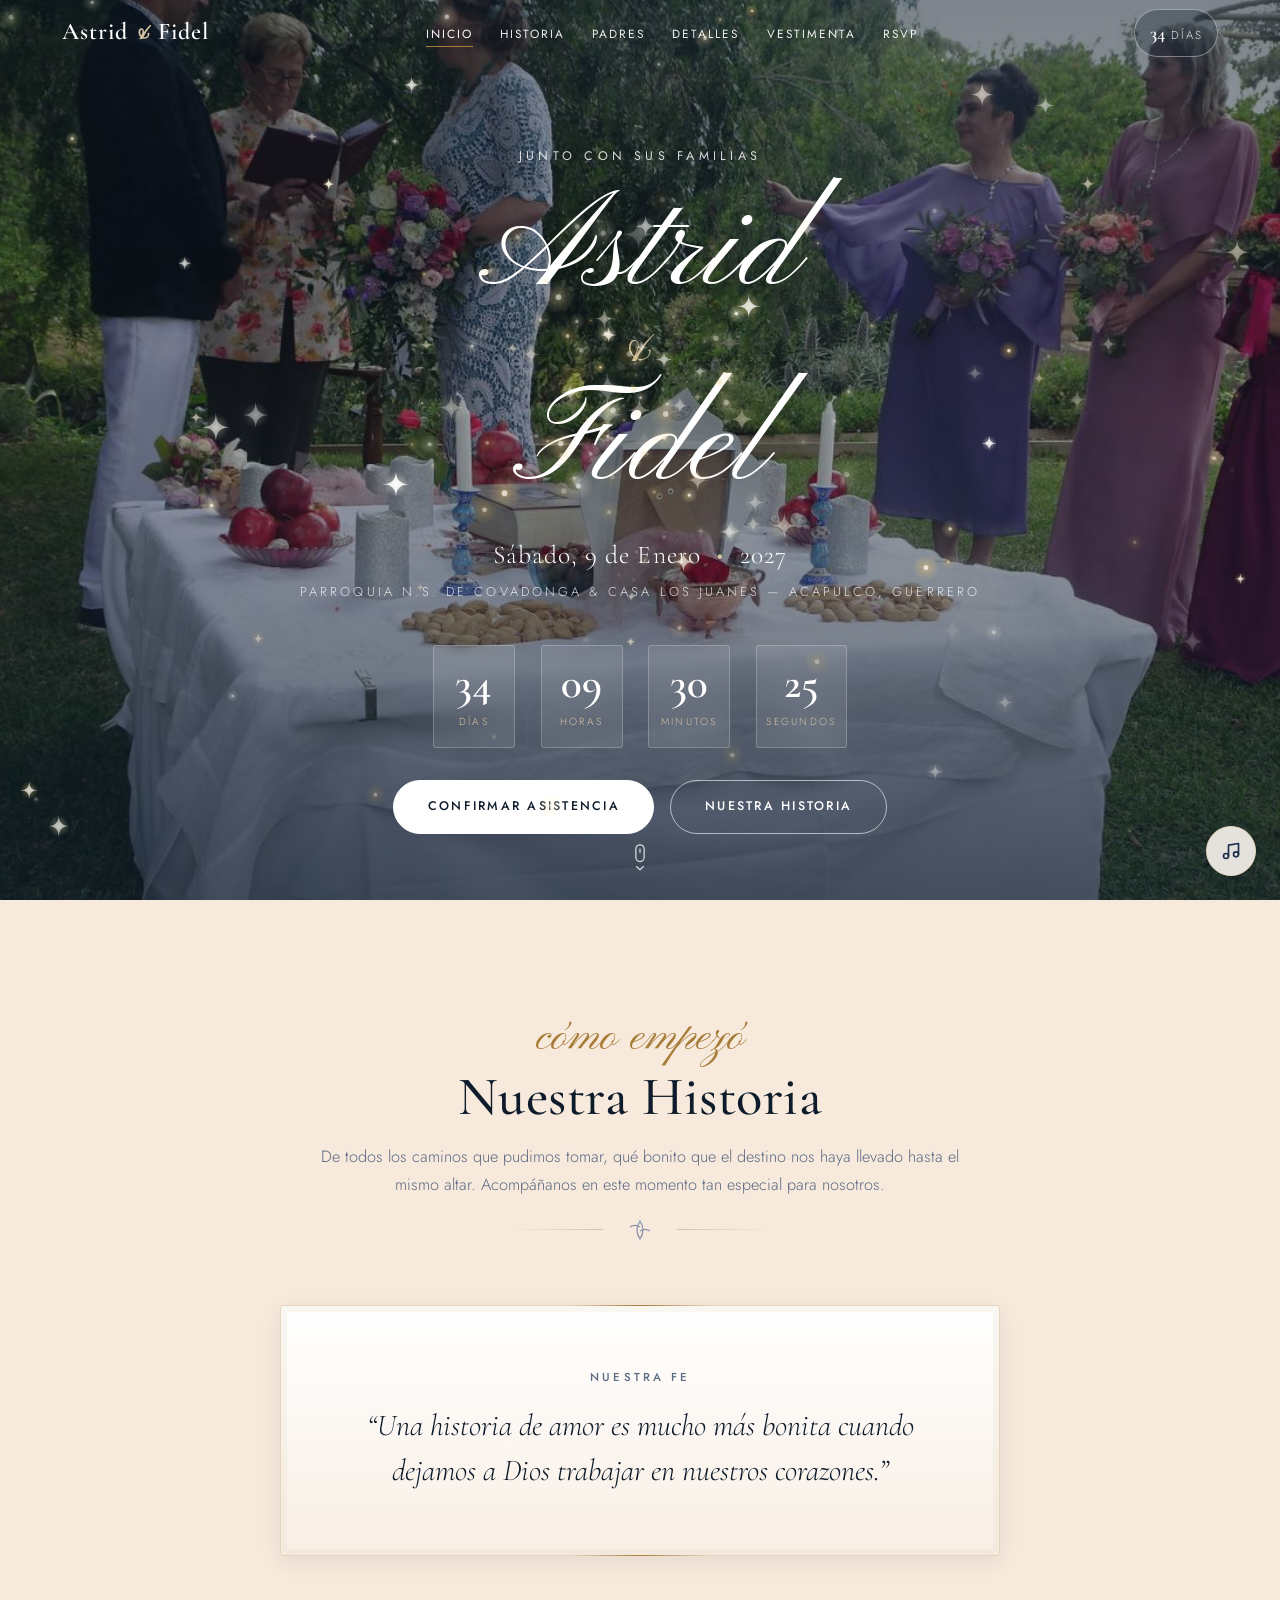
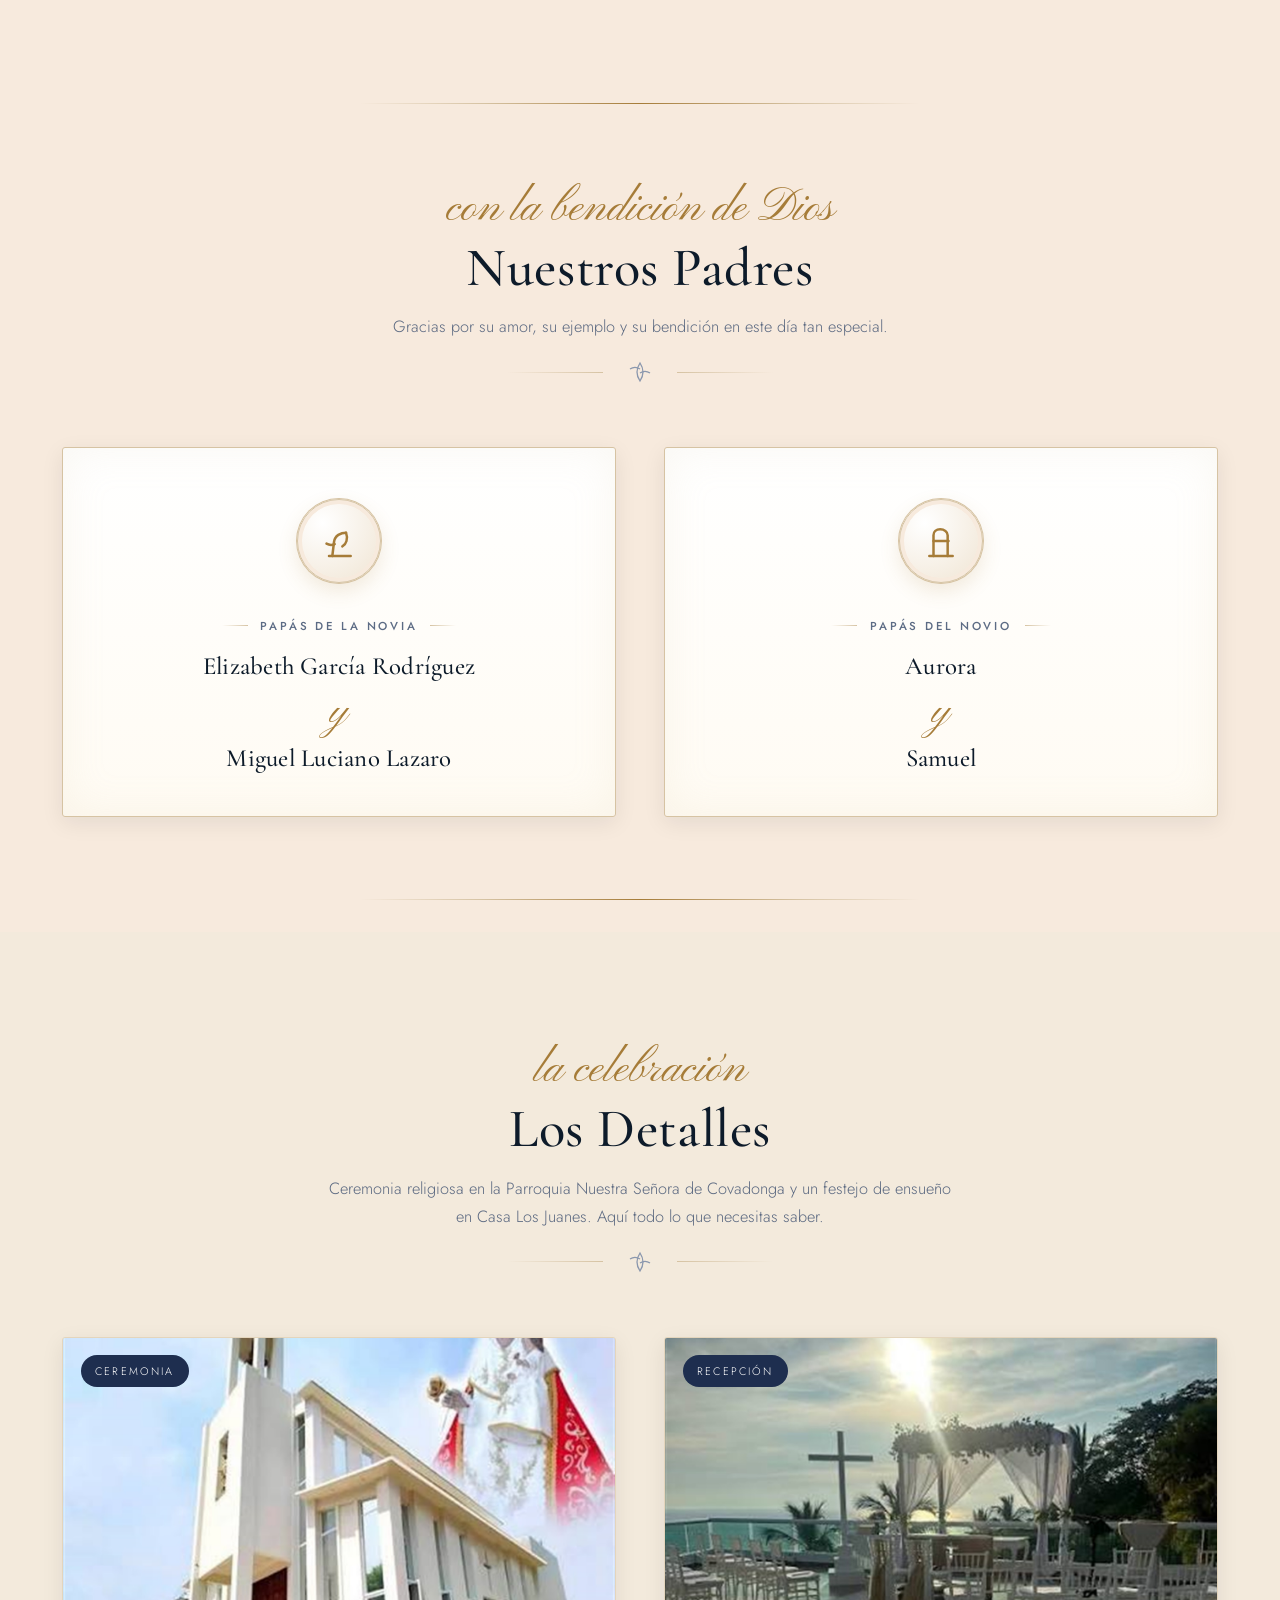
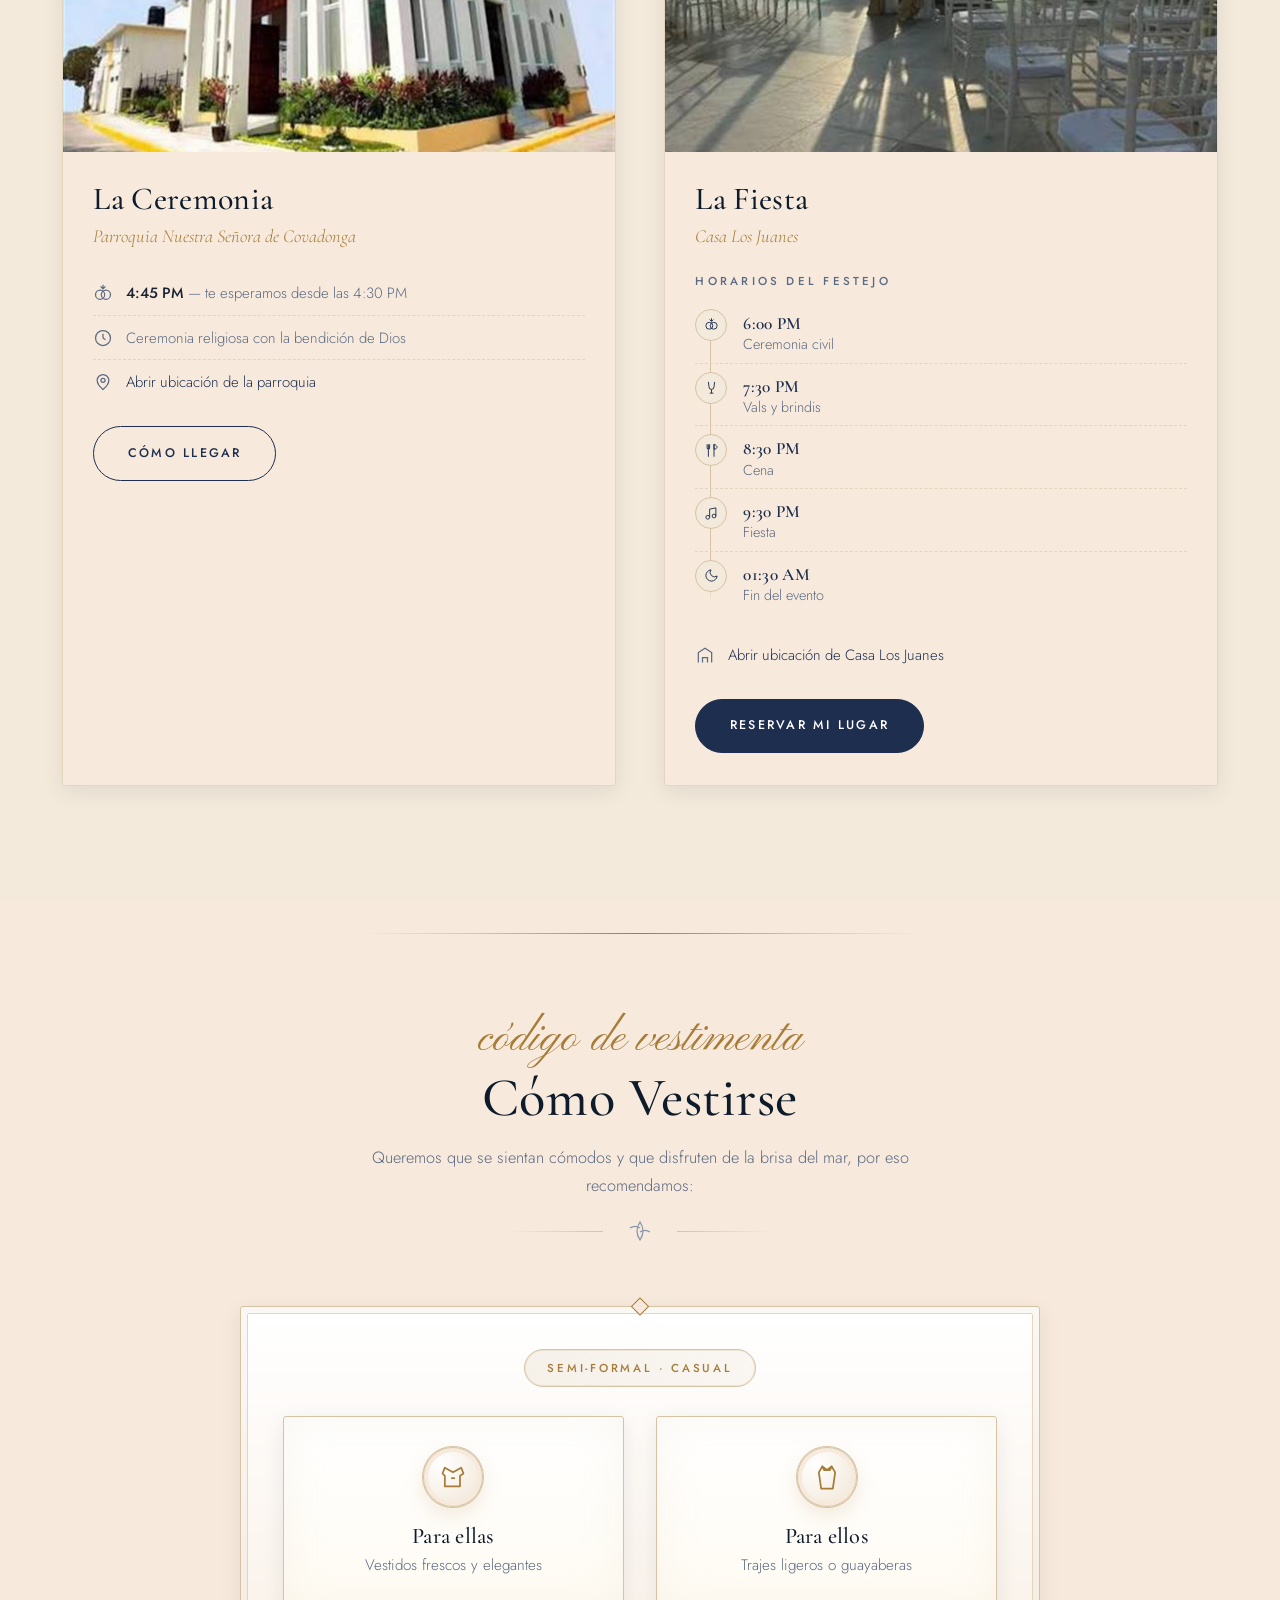
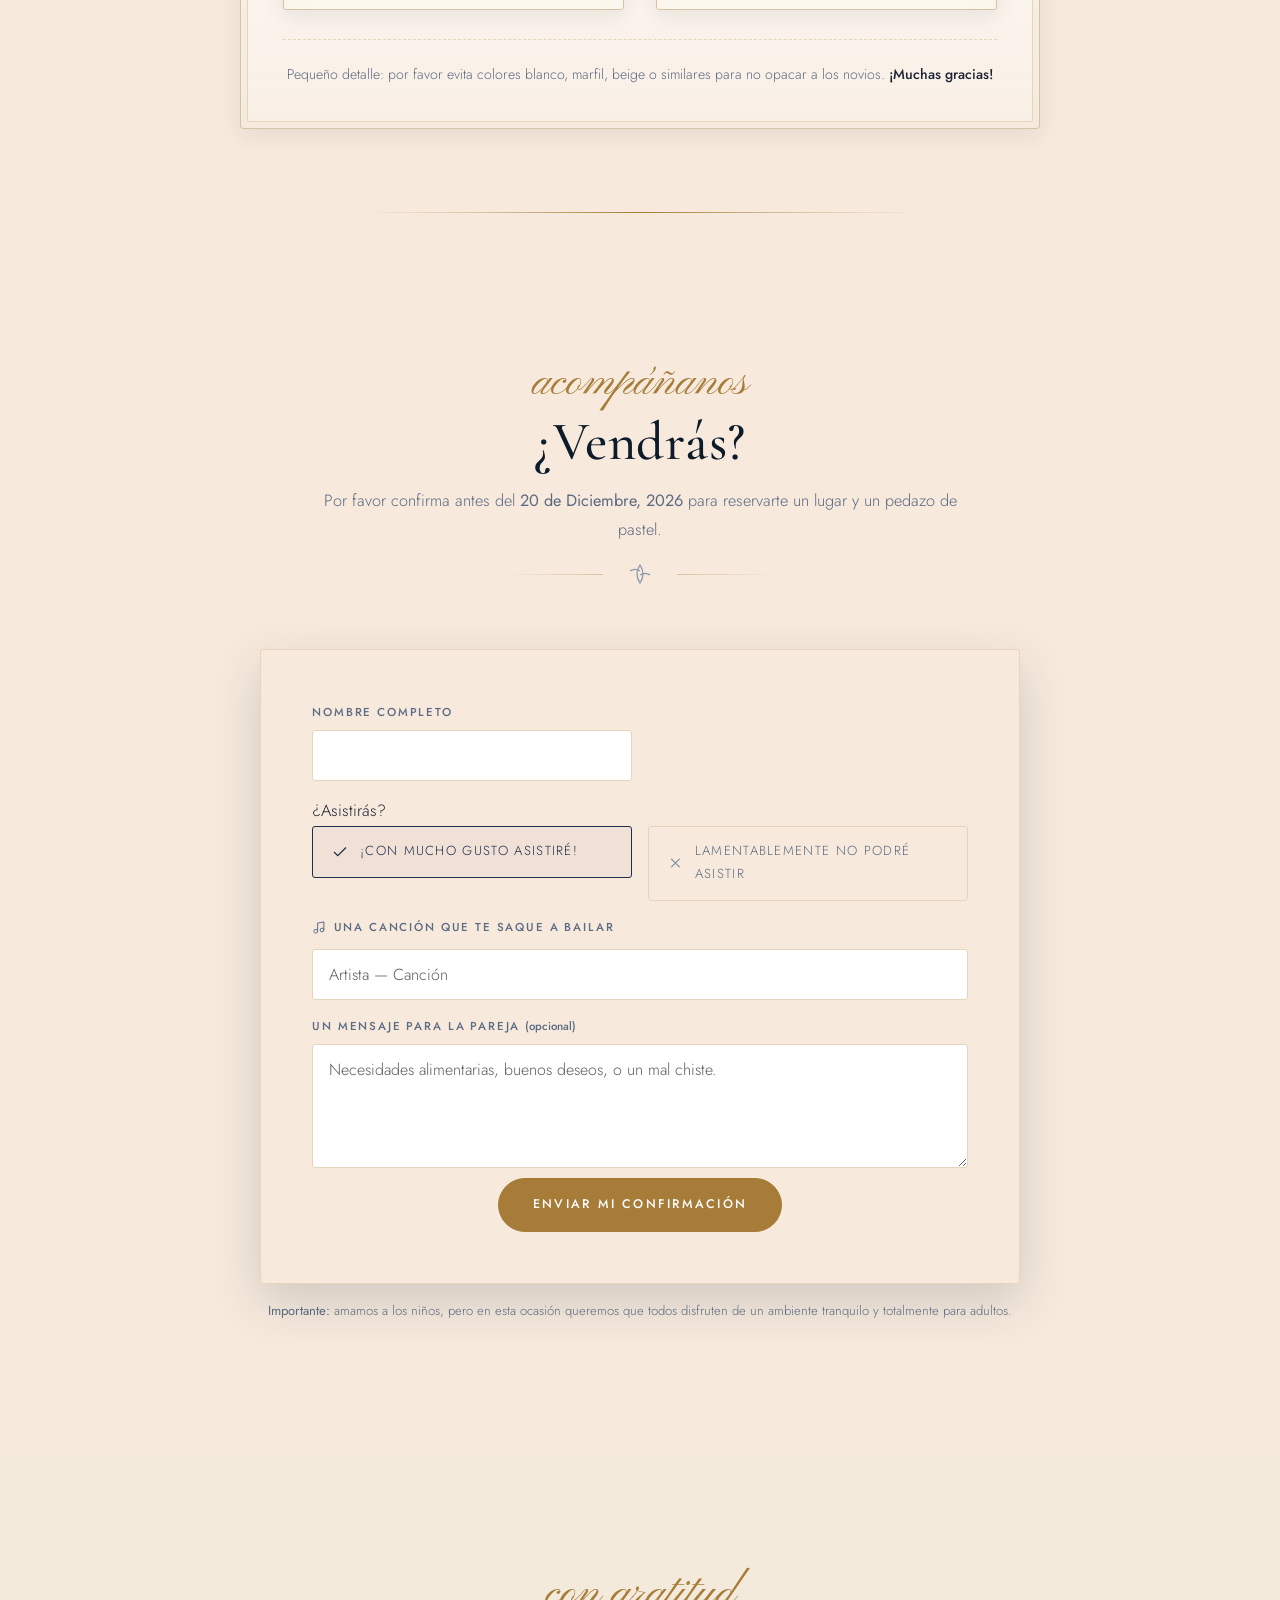
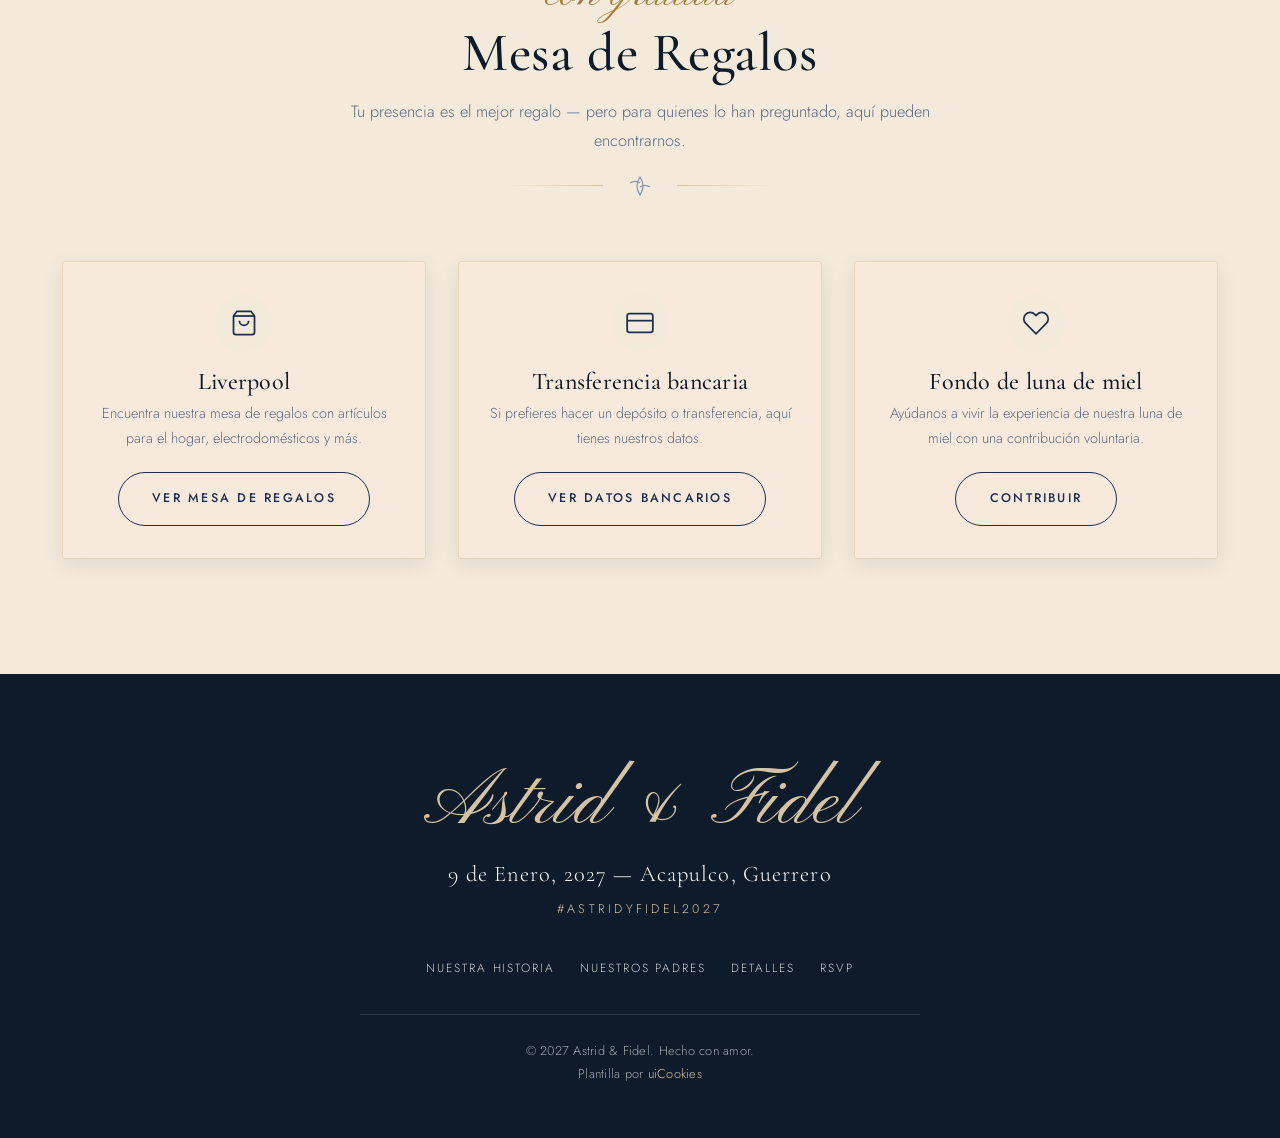
==== invitacion.html @ 71404e1b "feat(boletos): los pases de cada invitado ahora se leen de la hoja de Google El link lleva solo el c" ====
<!DOCTYPE html>
<html lang="es">
<head>
  <meta charset="utf-8">
  <meta name="viewport" content="width=device-width, initial-scale=1">
  <title>Astrid &amp; Fidel — 9 de Enero, 2027 | Invitación de Boda</title>
  <meta name="description" content="Astrid &amp; Fidel se casan el 9 de enero de 2027 en Acapulco, Guerrero. Confirmación, detalles del evento, registro y más.">
  <meta name="keywords" content="invitación de boda, Astrid y Fidel, RSVP, boda 2027">

  <meta property="og:type" content="website">
  <meta property="og:title" content="Astrid &amp; Fidel — Nos Vamos a Casar">
  <meta property="og:description" content="Acompáñanos el 9 de enero de 2027 en Acapulco, Guerrero para celebrar nuestra boda.">
  <meta property="og:image" content="img/hero.jpg">

  <link rel="preconnect" href="https://fonts.googleapis.com">
  <link rel="preconnect" href="https://fonts.gstatic.com" crossorigin>
  <link href="https://fonts.googleapis.com/css2?family=Cormorant+Garamond:ital,wght@0,400;0,500;0,600;1,400;1,500&family=Jost:wght@300;400;500&family=Pinyon+Script&display=swap" rel="stylesheet">

  <link rel="stylesheet" href="css/vendor/bootstrap.min.css">
  <!-- El ?v= cambia cuando cambia el archivo, para que el navegador no sirva una
       versión vieja del caché (le pasaba al probar en local con file://). -->
  <link rel="stylesheet" href="css/style.css?v=20261018">

  <style>
    /* Velo de entrada: cubre la página con el MISMO color papel del sobre
       (#f6f6f4) y se desvanece al cargar, para que la invitación aparezca
       POCO A POCO al llegar desde el sobre.
       Duración 3.2 s (venía de 0.9 s con ease-out) y curva suave en las DOS
       puntas: el papel se queda quieto un instante, después se disuelve muy
       despacio y termina de irse casi imperceptible, así el inicio de la
       invitación emerge solo en vez de aparecer de golpe.
       Para volver a la entrada seca, borrá este bloque y el <div class="page-veil">. */
    .page-veil {
      position: fixed;
      inset: 0;
      z-index: 9999;
      background-color: #f6f6f4;
      pointer-events: none;
      animation: pageVeilOut 3.2s cubic-bezier(0.35, 0, 0.5, 1) 0.05s forwards;
    }

    @keyframes pageVeilOut {
      from { opacity: 1; }
      to   { opacity: 0; visibility: hidden; }
    }

    @media (prefers-reduced-motion: reduce) {
      .page-veil { animation: none; opacity: 0; visibility: hidden; }
    }

    /* Lienzo del polvo de hadas de la entrada (ver el <canvas> más abajo).
       Sistema traído del archivo de referencia
       recursos/sobre_invitacion/efecto particulas.html.
       Tiene que ir por ENCIMA del velo: el papel es z-index 9999, así que el
       lienzo va en 10000. Si quedara debajo, el polvo chispearía escondido
       detrás del papel y no se vería nada.
       No intercepta clics (pointer-events: none): la invitación queda intacta
       por debajo.
       Para volver a la entrada seca, borrá este bloque, el <canvas> y su script. */
    #fairyDustCanvas {
      position: fixed;
      inset: 0;
      width: 100%;
      height: 100%;
      pointer-events: none;
      z-index: 10000;
    }
  </style>

</head>
<body>
  <!-- Velo de entrada: se desvanece al cargar y revela la invitación gradualmente -->
  <div class="page-veil" aria-hidden="true"></div>

  <!-- Polvo de hadas: se dispara a mitad del velo, cuando la invitación ya asoma
       (ver el script de abajo). Lienzo propio, por encima del velo. -->
  <canvas id="fairyDustCanvas" aria-hidden="true"></canvas>

  <script>
    // Polvo de hadas de la entrada.
    // Es el sistema del archivo de referencia
    // recursos/sobre_invitacion/efecto particulas.html, portado tal cual: mismo
    // lienzo, misma paleta, mismas partículas (destellos de 4 puntas + núcleos con
    // halo) y misma física (explosión desde el sello, turbulencia de aire,
    // flotabilidad, titileo y decaimiento lento).
    // Lo único que cambió es CUÁNDO arranca: allá salía al disolverse el sello,
    // acá sale a mitad del velo de entrada, con la invitación ya asomando, y sigue
    // chispeando después de que el papel se termina de ir.
    (function () {
      const canvas = document.getElementById('fairyDustCanvas');
      const reduce = window.matchMedia('(prefers-reduced-motion: reduce)').matches;

      // Con movimiento reducido no hay efecto (ni lienzo).
      if (!canvas || reduce) {
        if (canvas) canvas.remove();
        return;
      }

      const ctx = canvas.getContext('2d');

      // Cuándo arranca: el velo dura 3,2 s y empieza a los 0,05 s (ver .page-veil
      // en el <style> de arriba), así que termina a los 3,25 s.
      // A los 1,5 s al papel le queda ~45% de opacidad y la invitación ya se ve
      // más de la mitad: el polvo nace ahí, con la invitación apareciendo, y sigue
      // chispeando mucho después de los 3,25 s, ya sobre la página limpia.
      // Este es el piso: más temprano que esto el papel (#f6f6f4, casi opaco) tapa
      // la explosión y las partículas se ven lavadas.
      const DUST_AT_MS = 1500;

      let particles = [];
      let animFrameId = null;

      function resizeCanvas() {
        canvas.width = window.innerWidth;
        canvas.height = window.innerHeight;
      }
      window.addEventListener('resize', resizeCanvas);
      resizeCanvas();

      // Paleta mágica de polvo de hadas (dorados, champán y blanco perlado)
      const dustColors = [
        '255, 252, 235', // Blanco cálido brillante
        '248, 228, 168', // Oro champán
        '230, 198, 116', // Dorado clásico
        '255, 244, 206', // Perla luminosa
        '218, 180, 92'   // Dorado intenso
      ];

      class FairyParticle {
        constructor(x, y, isBurst) {
          this.x = x;
          this.y = y;
          this.color = dustColors[Math.floor(Math.random() * dustColors.length)];
          this.isStar = Math.random() < 0.35; // 35% son destellos de 4 puntas

          if (isBurst) {
            // Estela mágica que nace del sello al disolverse
            const angle = Math.random() * Math.PI * 2;
            const speed = Math.random() * 5.2 + 0.6;
            this.vx = Math.cos(angle) * speed;
            this.vy = Math.sin(angle) * speed - Math.random() * 1.2;
            this.size = Math.random() * 3.4 + 1.2;
            this.decay = Math.random() * 0.007 + 0.004;
          } else {
            // Polvo de hadas flotando suavemente por la invitación
            this.vx = (Math.random() - 0.5) * 1.1;
            this.vy = -Math.random() * 1.2 - 0.3;
            this.size = Math.random() * 2.8 + 1;
            this.decay = Math.random() * 0.0045 + 0.0025;
          }

          this.alpha = Math.random() * 0.5 + 0.5;
          this.twinkleSpeed = Math.random() * 0.08 + 0.03;
          this.twinklePhase = Math.random() * Math.PI * 2;
          this.waveAngle = Math.random() * Math.PI * 2;
          this.waveSpeed = Math.random() * 0.04 + 0.015;
        }

        update() {
          this.waveAngle += this.waveSpeed;
          this.twinklePhase += this.twinkleSpeed;

          // Movimiento suave con ligera turbulencia de aire
          this.x += this.vx + Math.sin(this.waveAngle) * 0.45;
          this.y += this.vy;

          // Desaceleración progresiva para que floten
          this.vx *= 0.985;
          this.vy = this.vy * 0.985 - 0.012; // Flotabilidad ascendente sutil

          this.alpha -= this.decay;
        }

        draw(context) {
          if (this.alpha <= 0) return;

          const twinkle = (Math.sin(this.twinklePhase) + 1) * 0.5; // 0 a 1
          const currentAlpha = Math.max(0, this.alpha * (0.45 + twinkle * 0.55));

          context.save();
          context.translate(this.x, this.y);

          // Halo luminoso suave alrededor de cada partícula
          const glowRadius = this.size * 3.8;
          const grad = context.createRadialGradient(0, 0, 0, 0, 0, glowRadius);
          grad.addColorStop(0, `rgba(${this.color}, ${currentAlpha})`);
          grad.addColorStop(0.4, `rgba(${this.color}, ${currentAlpha * 0.45})`);
          grad.addColorStop(1, `rgba(${this.color}, 0)`);

          context.fillStyle = grad;
          context.beginPath();
          context.arc(0, 0, glowRadius, 0, Math.PI * 2);
          context.fill();

          // Núcleo brillante o estrella de 4 puntas
          if (this.isStar) {
            const s = this.size * (1.5 + twinkle * 0.8);
            context.fillStyle = `rgba(255, 255, 255, ${Math.min(1, currentAlpha * 1.2)})`;
            context.beginPath();
            context.moveTo(0, -s * 1.8);
            context.quadraticCurveTo(0, 0, s * 1.8, 0);
            context.quadraticCurveTo(0, 0, 0, s * 1.8);
            context.quadraticCurveTo(0, 0, -s * 1.8, 0);
            context.quadraticCurveTo(0, 0, 0, -s * 1.8);
            context.fill();
          } else {
            context.fillStyle = `rgba(255, 255, 255, ${Math.min(1, currentAlpha * 1.15)})`;
            context.beginPath();
            context.arc(0, 0, this.size * 0.65, 0, Math.PI * 2);
            context.fill();
          }

          context.restore();
        }
      }

      function triggerFairyDust() {
        // El centro de la pantalla es donde estaba el sello de lacre que se
        // disolvió en el sobre: la explosión arranca de ahí para que el polvo se
        // sienta como la continuación de esa salida, no como algo aparte.
        const centerX = window.innerWidth * 0.5;
        const centerY = window.innerHeight * 0.49;

        // 1. Explosión suave y mágica desde el sello de lacre
        for (let i = 0; i < 130; i++) {
          const offsetR = Math.random() * 48;
          const offsetAngle = Math.random() * Math.PI * 2;
          particles.push(
            new FairyParticle(
              centerX + Math.cos(offsetAngle) * offsetR,
              centerY + Math.sin(offsetAngle) * offsetR,
              true
            )
          );
        }

        // 2. Brillos ambientales repartidos sobre la pantalla de inicio de la invitación
        for (let i = 0; i < 75; i++) {
          particles.push(
            new FairyParticle(
              Math.random() * window.innerWidth,
              Math.random() * window.innerHeight,
              false
            )
          );
        }

        if (!animFrameId) {
          animateFairyDust();
        }
      }

      function animateFairyDust() {
        ctx.clearRect(0, 0, canvas.width, canvas.height);

        for (let i = particles.length - 1; i >= 0; i--) {
          particles[i].update();
          particles[i].draw(ctx);
          if (particles[i].alpha <= 0) {
            particles.splice(i, 1);
          }
        }

        if (particles.length > 0) {
          animFrameId = requestAnimationFrame(animateFairyDust);
        } else {
          animFrameId = null;
        }
      }

      // Un solo disparo, en el tramo final del fundido.
      window.setTimeout(triggerFairyDust, DUST_AT_MS);
    })();
  </script>

  <a class="skip-link" href="#main">Saltar al contenido</a>

  <!-- ============================ HEADER ============================ -->
  <header class="site-header" id="siteHeader">
    <div class="container nav-wrap">
      <a class="brand" href="#home" aria-label="Astrid and Fidel — home">Astrid <em>&amp;</em> Fidel</a>

      <nav aria-label="Primary">
        <ul class="nav-menu" id="navMenu">
          <li><a href="#home" class="active">Inicio</a></li>
          <li><a href="#story">Historia</a></li>
          <li><a href="#padres">Padres</a></li>
          <li><a href="#details">Detalles</a></li>
          <li><a href="#dress-code">Vestimenta</a></li>
          <li hidden><a href="#gallery">Galería</a></li>
          <li hidden><a href="#party">Grupo</a></li>
<li hidden><a href="#travel">Viaje</a></li>
          <li><a href="#rsvp">RSVP</a></li>
        </ul>
      </nav>

      <div class="nav-actions">
        <span class="count-chip" aria-hidden="true"><b id="chipDays">--</b> días</span>
        <button class="nav-toggle" id="navToggle" aria-label="Abrir menú" aria-expanded="false" aria-controls="navMenu"><span></span></button>
      </div>
    </div>
  </header>
  <div class="nav-backdrop" id="navBackdrop" hidden></div>

  <main id="main">

    <!-- ============================ HERO ============================ -->
    <section class="hero" id="home" aria-label="Astrid and Fidel are getting married">
      <div class="hero__bg" role="img" aria-label="Foto de portada de boda"></div>
      <div class="hero__inner">
        <p class="hero__pre">Junto con sus familias</p>
        <h1 class="hero__names">Astrid<span class="amp">&amp;</span>Fidel</h1>
        <p class="hero__meta">Sábado, 9 de Enero <span>&bull;</span> 2027</p>
        <p class="hero__venue">Parroquia N.S. de Covadonga &amp; Casa Los Juanes &mdash; Acapulco, Guerrero</p>

        <div class="countdown" id="countdown" data-date="2027-01-09T16:45:00" aria-label="Countdown to the wedding">
          <div class="count-cell"><b id="cd-days">--</b><span>Días</span></div>
          <div class="count-cell"><b id="cd-hours">--</b><span>Horas</span></div>
          <div class="count-cell"><b id="cd-mins">--</b><span>Minutos</span></div>
          <div class="count-cell"><b id="cd-secs">--</b><span>Segundos</span></div>
        </div>

        <div class="hero__cta">
          <a href="#rsvp" class="btn-ec btn-ec--light">Confirmar Asistencia</a>
          <a href="#story" class="btn-ec btn-ec--ghost" style="color:#fff;border-color:rgba(255,255,255,.6)">Nuestra Historia</a>
        </div>
      </div>
      <a class="scroll-cue" href="#story" aria-label="Scroll to our story">
        <svg viewBox="0 0 24 36" fill="none" stroke="currentColor" stroke-width="1.5" stroke-linecap="round" stroke-linejoin="round" aria-hidden="true"><rect x="7" y="1" width="10" height="20" rx="5"/><path d="M12 6v4"/><path d="M8 27l4 4 4-4"/></svg>
      </a>
    </section>

    <!-- ============================ OUR STORY ============================ -->
    <section class="section" id="story" aria-labelledby="story-title">
      <div class="container">
        <div class="section-head reveal">
          <span class="eyebrow">cómo empezó</span>
          <h2 id="story-title">Nuestra Historia</h2>
          <p>De todos los caminos que pudimos tomar, qué bonito que el destino nos haya llevado hasta el mismo altar. Acompáñanos en este momento tan especial para nosotros.</p>
          <div class="sprig" aria-hidden="true"><svg viewBox="0 0 46 22" fill="none" stroke="currentColor" stroke-width="1.3"><path d="M23 2c-4 6-4 12 0 18 4-6 4-12 0-18Z"/><path d="M23 8c-3-2-7-2-10 0M23 12c3-2 7-2 10 0"/></svg></div>
        </div>

        <div class="story-quote reveal">
          <p class="overline story-quote-kicker">Nuestra fe</p>
          <p class="story-quote-text">“Una historia de amor es mucho más bonita cuando dejamos a Dios trabajar en nuestros corazones.”</p>
        </div>
      </div>
    </section>

    <!-- ============================ PARENTS ============================ -->
    <section class="section" id="padres" aria-labelledby="padres-title">
      <div class="container">
        <div class="section-head reveal">
          <span class="eyebrow">con la bendición de Dios</span>
          <h2 id="padres-title">Nuestros Padres</h2>
          <p>Gracias por su amor, su ejemplo y su bendición en este día tan especial.</p>
          <div class="sprig" aria-hidden="true"><svg viewBox="0 0 46 22" fill="none" stroke="currentColor" stroke-width="1.3"><path d="M23 2c-4 6-4 12 0 18 4-6 4-12 0-18Z"/><path d="M23 8c-3-2-7-2-10 0M23 12c3-2 7-2 10 0"/></svg></div>
        </div>

        <div class="parents-grid">
          <article class="parents-card reveal">
            <span class="parents-ico">
              <svg viewBox="0 0 24 24" fill="none" stroke="currentColor" stroke-width="1.5" stroke-linecap="round" stroke-linejoin="round" aria-hidden="true"><path d="M6 21h13"/><path d="M8 21l1-8.4c.2-1.7.9-3.2 2.6-4.3 1.3-.8 3-1.3 4.6-1.3"/><path d="M16.2 7c.5 1.3.9 3 .3 5-.4 1.5-1.3 2.6-2.5 3.2"/><path d="M4.5 13.6c1.4.8 3.2 1 4.9.3"/></svg>
            </span>
            <p class="parents-role">Papás de la novia</p>
            <h3>Elizabeth García Rodríguez <span class="parents-and">y</span> Miguel Luciano Lazaro</h3>
          </article>

          <article class="parents-card reveal">
            <span class="parents-ico">
              <svg viewBox="0 0 24 24" fill="none" stroke="currentColor" stroke-width="1.5" stroke-linecap="round" stroke-linejoin="round" aria-hidden="true"><path d="M5 21h14"/><path d="M7.5 21V8.5c0-2 1.6-3.5 4-3.5s4.5 1.4 4.5 3.5V21"/><path d="M7.5 12h9"/></svg>
            </span>
            <p class="parents-role">Papás del novio</p>
            <h3>Aurora <span class="parents-and">y</span> Samuel</h3>
          </article>
        </div>
      </div>
    </section>

    <!-- ============================ THE DETAILS ============================ -->
    <section class="section section--blush" id="details" aria-labelledby="details-title">
      <div class="container">
        <div class="section-head reveal">
          <span class="eyebrow">la celebración</span>
          <h2 id="details-title">Los Detalles</h2>
          <p>Ceremonia religiosa en la Parroquia Nuestra Señora de Covadonga y un festejo de ensueño en Casa Los Juanes. Aquí todo lo que necesitas saber.</p>
          <div class="sprig" aria-hidden="true"><svg viewBox="0 0 46 22" fill="none" stroke="currentColor" stroke-width="1.3"><path d="M23 2c-4 6-4 12 0 18 4-6 4-12 0-18Z"/><path d="M23 8c-3-2-7-2-10 0M23 12c3-2 7-2 10 0"/></svg></div>
        </div>

        <div class="detail-grid">
          <article class="detail-card reveal">
            <div class="detail-frame">
              <img src="img/lugarBoda/iglesia-img-hd.jpg" alt="Foto de la parroquia" loading="lazy">
              <span class="tag">Ceremonia</span>
            </div>
            <div class="detail-body">
              <h3>La Ceremonia</h3>
              <p class="place">Parroquia Nuestra Señora de Covadonga</p>
              <ul class="detail-list">
                <li>
                  <svg viewBox="0 0 24 24" fill="none" stroke="currentColor" stroke-width="1.5" aria-hidden="true"><circle cx="8.5" cy="14" r="5.5"/><circle cx="15.5" cy="14" r="5.5"/><path d="M9 4l3 3 3-3M12 7V2"/></svg>
                  <span><b>4:45 PM</b> &mdash; te esperamos desde las 4:30 PM</span>
                </li>
                <li>
                  <svg viewBox="0 0 24 24" fill="none" stroke="currentColor" stroke-width="1.5" aria-hidden="true"><circle cx="12" cy="12" r="9"/><path d="M12 7v5l3 2"/></svg>
                  <span>Ceremonia religiosa con la bendición de Dios</span>
                </li>
                <li>
                  <svg viewBox="0 0 24 24" fill="none" stroke="currentColor" stroke-width="1.5" aria-hidden="true"><path d="M12 21s-7-5.6-7-11a7 7 0 0 1 14 0c0 5.4-7 11-7 11Z"/><circle cx="12" cy="10" r="2.5"/></svg>
                  <span><a href="https://maps.app.goo.gl/dnGxC4YtKZa3KR3AA" target="_blank" rel="noopener">Abrir ubicación de la parroquia</a></span>
                </li>
              </ul>
              <a href="https://maps.app.goo.gl/dnGxC4YtKZa3KR3AA" class="btn-ec btn-ec--ghost" target="_blank" rel="noopener">Cómo llegar</a>
            </div>
          </article>

          <article class="detail-card reveal">
            <div class="detail-frame">
              <img src="img/lugarBoda/fiesta-img-hd.jpg" alt="Foto de la recepción" loading="lazy">
              <span class="tag">Recepción</span>
            </div>
            <div class="detail-body">
              <h3>La Fiesta</h3>
              <p class="place">Casa Los Juanes</p>
              <p class="overline itinerary-title">Horarios del festejo</p>
              <ol class="itinerary">
                <li class="it-item">
                  <span class="it-icon">
                    <svg viewBox="0 0 24 24" fill="none" stroke="currentColor" stroke-width="1.5" aria-hidden="true"><circle cx="8.5" cy="14" r="5.5"/><circle cx="15.5" cy="14" r="5.5"/><path d="M9 4l3 3 3-3M12 7V2"/></svg>
                  </span>
                  <span class="it-info"><b class="it-time">6:00 PM</b><span class="it-label">Ceremonia civil</span></span>
                </li>
                <li class="it-item">
                  <span class="it-icon">
                    <svg viewBox="0 0 24 24" fill="none" stroke="currentColor" stroke-width="1.5" aria-hidden="true"><path d="M7 3l1 8a4 4 0 0 0 8 0l1-8"/><path d="M12 15v6M9 21h6"/></svg>
                  </span>
                  <span class="it-info"><b class="it-time">7:30 PM</b><span class="it-label">Vals y brindis</span></span>
                </li>
                <li class="it-item">
                  <span class="it-icon">
                    <svg viewBox="0 0 24 24" fill="none" stroke="currentColor" stroke-width="1.5" aria-hidden="true"><path d="M7 2v8M5 2v6a2 2 0 0 0 4 0V2M7 10v12"/><path d="M16 2v20M16 10c3 0 5-2 5-4-2-3-4-4-5-4z"/></svg>
                  </span>
                  <span class="it-info"><b class="it-time">8:30 PM</b><span class="it-label">Cena</span></span>
                </li>
                <li class="it-item">
                  <span class="it-icon">
                    <svg viewBox="0 0 24 24" fill="none" stroke="currentColor" stroke-width="1.5" aria-hidden="true"><path d="M9 18V5l10-2v13"/><circle cx="6" cy="18" r="3"/><circle cx="16" cy="16" r="3"/></svg>
                  </span>
                  <span class="it-info"><b class="it-time">9:30 PM</b><span class="it-label">Fiesta</span></span>
                </li>
                <li class="it-item">
                  <span class="it-icon">
                    <svg viewBox="0 0 24 24" fill="none" stroke="currentColor" stroke-width="1.5" aria-hidden="true"><path d="M21 12.8A9 9 0 1 1 11.2 3a7 7 0 0 0 9.8 9.8z"/></svg>
                  </span>
                  <span class="it-info"><b class="it-time">01:30 AM</b><span class="it-label">Fin del evento</span></span>
                </li>
              </ol>
              <ul class="detail-list">
                <li>
                  <svg viewBox="0 0 24 24" fill="none" stroke="currentColor" stroke-width="1.5" aria-hidden="true"><path d="M4 21V9l8-5 8 5v12"/><path d="M9 21v-6h6v6"/></svg>
                  <span><a href="https://maps.google.com/maps?q=16.830873489379883%2C-99.912841796875&z=17&hl=es" target="_blank" rel="noopener">Abrir ubicación de Casa Los Juanes</a></span>
                </li>
              </ul>
              <a href="#rsvp" class="btn-ec">Reservar mi lugar</a>
            </div>
          </article>
        </div>

        </div>
    </section>

    <!-- ============================ DRESS CODE ============================ -->
    <section class="section" id="dress-code" aria-labelledby="dress-title">
      <div class="container">
        <div class="section-head reveal">
          <span class="eyebrow">código de vestimenta</span>
          <h2 id="dress-title">Cómo Vestirse</h2>
          <p>Queremos que se sientan cómodos y que disfruten de la brisa del mar, por eso recomendamos:</p>
          <div class="sprig" aria-hidden="true"><svg viewBox="0 0 46 22" fill="none" stroke="currentColor" stroke-width="1.3"><path d="M23 2c-4 6-4 12 0 18 4-6 4-12 0-18Z"/><path d="M23 8c-3-2-7-2-10 0M23 12c3-2 7-2 10 0"/></svg></div>
        </div>

        <div class="dress-wrap reveal">
          <span class="dress-badge">Semi-formal · Casual</span>
          <div class="dress-grid">
            <article class="dress-col">
              <span class="dress-ico">
                <svg viewBox="0 0 24 24" fill="none" stroke="currentColor" stroke-width="1.5" stroke-linecap="round" stroke-linejoin="round" aria-hidden="true"><path d="M5 4l7 4 7-4 2 5-3 2v9H5v-9L3 9z"/><path d="M11 13h2"/></svg>
              </span>
              <h3>Para ellas</h3>
              <p>Vestidos frescos y elegantes</p>
            </article>
            <article class="dress-col">
              <span class="dress-ico">
                <svg viewBox="0 0 24 24" fill="none" stroke="currentColor" stroke-width="1.5" stroke-linecap="round" stroke-linejoin="round" aria-hidden="true"><path d="M8 3l4 3 4-3 3 5-2 14H7L5 8z"/><path d="M8 3l1.5 3h5L16 3"/></svg>
              </span>
              <h3>Para ellos</h3>
              <p>Trajes ligeros o guayaberas</p>
            </article>
          </div>
          <p class="dress-note">Pequeño detalle: por favor evita colores blanco, marfil, beige o similares para no opacar a los novios. <strong>¡Muchas gracias!</strong></p>
        </div>
      </div>
    </section>

    <!-- ============================ GALLERY ============================ -->
    <section class="section" id="gallery" aria-labelledby="gallery-title" hidden>
      <div class="container">
        <div class="section-head reveal">
          <span class="eyebrow">momentos</span>
          <h2 id="gallery-title">Nuestros Momentos</h2>
          <p>Unas cuantas imágenes de nuestra historia juntos — y una pequeña preview de lo que será el gran día.</p>
          <div class="sprig" aria-hidden="true"><svg viewBox="0 0 46 22" fill="none" stroke="currentColor" stroke-width="1.3"><path d="M23 2c-4 6-4 12 0 18 4-6 4-12 0-18Z"/><path d="M23 8c-3-2-7-2-10 0M23 12c3-2 7-2 10 0"/></svg></div>
        </div>

        <div class="gallery-grid reveal">
          <figure class="g-item g-tall"><img src="img/gallery1.jpg" alt="Foto de galería 1" loading="lazy"></figure>
          <figure class="g-item g-wide"><img src="img/gallery6.jpg" alt="Foto de galería 2" loading="lazy"></figure>
          <figure class="g-item"><img src="img/gallery3.jpg" alt="Foto de galería 3" loading="lazy"></figure>
          <figure class="g-item"><img src="img/gallery5.jpg" alt="Foto de galería 4" loading="lazy"></figure>
          <figure class="g-item g-tall"><img src="img/gallery2.jpg" alt="Foto de galería 5" loading="lazy"></figure>
          <figure class="g-item"><img src="img/gallery4.jpg" alt="Foto de galería 6" loading="lazy"></figure>
          <figure class="g-item g-wide"><img src="img/lugarBoda/iglesea-insise-img-hd.jpg" alt="Interior de la parroquia" loading="lazy"></figure>
        </div>
      </div>
    </section>

    <!-- ============================ WEDDING PARTY ============================ -->
    <section class="section section--blush" id="party" aria-labelledby="party-title" hidden>
      <div class="container">
        <div class="section-head reveal">
          <span class="eyebrow">a nuestro lado</span>
          <h2 id="party-title">Nuestro Grupo</h2>
          <p>Los amigos y familiares más queridos que nos acompañan en este día tan especial.</p>
          <div class="sprig" aria-hidden="true"><svg viewBox="0 0 46 22" fill="none" stroke="currentColor" stroke-width="1.3"><path d="M23 2c-4 6-4 12 0 18 4-6 4-12 0-18Z"/><path d="M23 8c-3-2-7-2-10 0M23 12c3-2 7-2 10 0"/></svg></div>
        </div>

        <div class="party-grid">
          <article class="party-card reveal">
            <div class="party-portrait"><img src="img/party1.jpg" alt="Foto de [Nombre]" loading="lazy"></div>
            <p class="party-role">[Rol]</p>
            <h3>[Nombre]</h3>
            <p>[Breve descripción de esta persona]</p>
          </article>
          <article class="party-card reveal">
            <div class="party-portrait"><img src="img/party2.jpg" alt="Foto de [Nombre]" loading="lazy"></div>
            <p class="party-role">[Rol]</p>
            <h3>[Nombre]</h3>
            <p>[Breve descripción de esta persona]</p>
          </article>
          <article class="party-card reveal">
            <div class="party-portrait"><img src="img/party3.jpg" alt="Foto de [Nombre]" loading="lazy"></div>
            <p class="party-role">[Rol]</p>
            <h3>[Nombre]</h3>
            <p>[Breve descripción de esta persona]</p>
          </article>
          <article class="party-card reveal">
            <div class="party-portrait"><img src="img/party4.jpg" alt="Foto de [Nombre]" loading="lazy"></div>
            <p class="party-role">[Rol]</p>
            <h3>[Nombre]</h3>
            <p>[Breve descripción de esta persona]</p>
          </article>
          <article class="party-card reveal">
            <div class="party-portrait"><img src="img/party5.jpg" alt="Foto de [Nombre]" loading="lazy"></div>
            <p class="party-role">[Rol]</p>
            <h3>[Nombre]</h3>
            <p>[Breve descripción de esta persona]</p>
          </article>
          <article class="party-card reveal">
            <div class="party-portrait"><img src="img/party6.jpg" alt="Foto de [Nombre]" loading="lazy"></div>
            <p class="party-role">[Rol]</p>
            <h3>[Nombre]</h3>
            <p>[Breve descripción de esta persona]</p>
          </article>
        </div>
      </div>
    </section>

    <!-- ======================= BOLETOS ASIGNADOS ======================= -->
    <!-- Página propia antes del RSVP. Solo se ve si la invitación llega con el
         código del invitado (?i=CODIGO, el que reparte el generador de links):
         initRsvp, en js/main.js, le pide los pases asignados a la hoja de
         Google. Sin código válido la invitación es genérica y la sección
         queda oculta. El número de pases ya NO viaja en la URL.
         Acá NO se usa la clase .reveal a propósito: el observador de scroll
         corre cuando esta sección todavía está oculta, y el contenido podría
         quedarse con opacity:0. -->
    <section class="section section--blush section-boletos" id="boletos" aria-labelledby="boletos-title" hidden>
      <div class="container">
        <div class="section-head">
          <h2 id="boletos-title">Boletos Asignados</h2>
        </div>

        <div class="boletos">
          <div class="boleto-icono" aria-hidden="true">
            <svg viewBox="0 0 128 72" fill="none" stroke="currentColor" stroke-width="1.2" stroke-linejoin="round">
              <!-- Cuerpo del boleto con los dos recortes del troquelado -->
              <path d="M12 12 H85 Q90 22 95 12 H116 A6 6 0 0 1 122 18 V54 A6 6 0 0 1 116 60 H95 Q90 50 85 60 H12 A6 6 0 0 1 6 54 V18 A6 6 0 0 1 12 12 Z"/>
              <!-- Línea de corte del talón -->
              <path d="M90 19 V53" stroke-dasharray="3 4" opacity=".55"/>
              <!-- Ramita -->
              <g transform="translate(17.4 22.8) scale(1.2)" opacity=".9">
                <path d="M23 2c-4 6-4 12 0 18 4-6 4-12 0-18Z"/>
                <path d="M23 8c-3-2-7-2-10 0M23 12c3-2 7-2 10 0"/>
              </g>
              <!-- Monograma en el talón -->
              <text x="108.5" y="39" text-anchor="middle" fill="currentColor" stroke="none"
                    font-family="Jost, Helvetica, Arial, sans-serif" font-size="8" letter-spacing=".5">A&amp;F</text>
            </svg>
          </div>

          <p class="boleto-linea">Hemos asignado</p>
          <p class="boleto-numero" id="boletosNumero"></p>

          <!-- Divisor del template (el mismo que usan las demás secciones). -->
          <div class="sprig" aria-hidden="true"><svg viewBox="0 0 46 22" fill="none" stroke="currentColor" stroke-width="1.3"><path d="M23 2c-4 6-4 12 0 18 4-6 4-12 0-18Z"/><path d="M23 8c-3-2-7-2-10 0M23 12c3-2 7-2 10 0"/></svg></div>
        </div>
      </div>
    </section>

    <!-- ============================ RSVP ============================ -->
    <section class="section" id="rsvp" aria-labelledby="rsvp-title">
      <div class="container">
        <div class="section-head reveal">
          <span class="eyebrow">acompáñanos</span>
          <h2 id="rsvp-title">¿Vendrás?</h2>
          <p>Por favor confirma antes del <strong>20 de Diciembre, 2026</strong> para reservarte un lugar y un pedazo de pastel.</p>
          <div class="sprig" aria-hidden="true"><svg viewBox="0 0 46 22" fill="none" stroke="currentColor" stroke-width="1.3"><path d="M23 2c-4 6-4 12 0 18 4-6 4-12 0-18Z"/><path d="M23 8c-3-2-7-2-10 0M23 12c3-2 7-2 10 0"/></svg></div>
        </div>

        <div class="rsvp-wrap reveal">
          <div class="rsvp-card">
            <!-- Línea de cupo: quedó OCULTA porque la sección "Boletos Asignados"
                 ya lo dice. Sigue en el HTML por si se quiere volver atrás
                 (ver initRsvp en js/main.js). -->
            <p class="rsvp-cupo" id="rsvpCupo" hidden></p>
            <form class="rsvp-form" id="rsvpForm" novalidate>
              <div class="row g-3">
                <div class="col-md-6">
                  <label class="fld-label" for="rsvp-name">Nombre completo</label>
                  <input type="text" class="form-control" id="rsvp-name" name="name" autocomplete="name" required>
                </div>
                <div class="col-md-6" hidden>
                  <label class="fld-label" for="rsvp-email">Correo electrónico</label>
                  <input type="email" class="form-control" id="rsvp-email" name="email" autocomplete="email">
                </div>

                <div class="col-12">
                  <span class="fld-label" id="attend-label">¿Asistirás?</span>
                  <div class="attend-group" role="radiogroup" aria-labelledby="attend-label">
                    <div class="attend-opt">
                      <input type="radio" id="attend-yes" name="attending" value="yes" checked>
                      <label for="attend-yes">
                        <svg viewBox="0 0 24 24" fill="none" stroke="currentColor" stroke-width="1.6" aria-hidden="true"><path d="M20 6 9 17l-5-5"/></svg>
                        ¡Con mucho gusto asistiré!
                      </label>
                    </div>
                    <div class="attend-opt">
                      <input type="radio" id="attend-no" name="attending" value="no">
                      <label for="attend-no">
                        <svg viewBox="0 0 24 24" fill="none" stroke="currentColor" stroke-width="1.6" aria-hidden="true"><path d="M18 6 6 18M6 6l12 12"/></svg>
                        Lamentablemente no podré asistir
                      </label>
                    </div>
                  </div>
                </div>

                <div class="col-12">
                  <label class="fld-label" for="rsvp-song">
                    <span style="display:inline-flex;align-items:center;gap:.4rem">
                      <svg viewBox="0 0 24 24" width="15" height="15" fill="none" stroke="currentColor" stroke-width="1.6" aria-hidden="true"><path d="M9 18V5l10-2v13"/><circle cx="6" cy="18" r="3"/><circle cx="16" cy="16" r="3"/></svg>
                      Una canción que te saque a bailar
                    </span>
                  </label>
                  <input type="text" class="form-control" id="rsvp-song" name="song" placeholder="Artista — Canción">
                </div>

                <div class="col-12">
                  <label class="fld-label" for="rsvp-note">Un mensaje para la pareja <span style="text-transform:none;letter-spacing:0;color:var(--muted)">(opcional)</span></label>
                  <textarea class="form-control" id="rsvp-note" name="note" rows="4" placeholder="Necesidades alimentarias, buenos deseos, o un mal chiste."></textarea>
                </div>

                <div class="col-12 text-center" style="margin-top:.6rem">
                  <button type="submit" class="btn-ec btn-ec--gold">Enviar mi confirmación</button>
                </div>
              </div>
            </form>

            <div class="rsvp-success" id="rsvpSuccess" role="status" aria-live="polite">
              ¡Gracias por confirmar! No podemos esperar para celebrar contigo. 🌿
            </div>
          </div>
        </div>

        <p class="rsvp-note reveal"><strong>Importante:</strong> amamos a los niños, pero en esta ocasión queremos que todos disfruten de un ambiente tranquilo y totalmente para adultos.</p>
      </div>
    </section>

    <!-- ============================ REGISTRY ============================ -->
    <section class="section section--blush" id="registry" aria-labelledby="registry-title">
      <div class="container">
        <div class="section-head reveal">
          <span class="eyebrow">con gratitud</span>
          <h2 id="registry-title">Mesa de Regalos</h2>
          <p>Tu presencia es el mejor regalo — pero para quienes lo han preguntado, aquí pueden encontrarnos.</p>
          <div class="sprig" aria-hidden="true"><svg viewBox="0 0 46 22" fill="none" stroke="currentColor" stroke-width="1.3"><path d="M23 2c-4 6-4 12 0 18 4-6 4-12 0-18Z"/><path d="M23 8c-3-2-7-2-10 0M23 12c3-2 7-2 10 0"/></svg></div>
        </div>

        <div class="registry-grid">
          <article class="reg-card reveal">
            <div class="reg-ico"><svg viewBox="0 0 24 24" fill="none" stroke="currentColor" stroke-width="1.5" aria-hidden="true"><path d="M6 2L3 6v14a2 2 0 002 2h14a2 2 0 002-2V6l-3-4z"/><line x1="3" y1="6" x2="21" y2="6"/><path d="M16 10a4 4 0 01-8 0"/></svg></div>
            <h3>Liverpool</h3>
            <p>Encuentra nuestra mesa de regalos con artículos para el hogar, electrodomésticos y más.</p>
            <a href="https://www.liverpool.com.mx/mesa-de-regalos" class="btn-ec btn-ec--ghost" target="_blank" rel="noopener">Ver mesa de regalos</a>
          </article>
          <article class="reg-card reveal">
            <div class="reg-ico"><svg viewBox="0 0 24 24" fill="none" stroke="currentColor" stroke-width="1.5" aria-hidden="true"><rect x="1" y="4" width="22" height="16" rx="2" ry="2"/><line x1="1" y1="10" x2="23" y2="10"/></svg></div>
            <h3>Transferencia bancaria</h3>
            <p>Si prefieres hacer un depósito o transferencia, aquí tienes nuestros datos.</p>
            <button class="btn-ec btn-ec--ghost registry-bank-btn" data-bank="banco" data-account="1234567890" data-clabe="012345678901234567" data-name="Astrid López / Fidel Evangelista">Ver datos bancarios</button>
          </article>
          <article class="reg-card reveal">
            <div class="reg-ico"><svg viewBox="0 0 24 24" fill="none" stroke="currentColor" stroke-width="1.5" aria-hidden="true"><path d="M20.84 4.61a5.5 5.5 0 00-7.78 0L12 5.67l-1.06-1.06a5.5 5.5 0 00-7.78 7.78l1.06 1.06L12 21.23l7.78-7.78 1.06-1.06a5.5 5.5 0 000-7.78z"/></svg></div>
            <h3>Fondo de luna de miel</h3>
            <p>Ayúdanos a vivir la experiencia de nuestra luna de miel con una contribución voluntaria.</p>
            <a href="https://www.paypal.com/paypalme/tu-usuario" class="btn-ec btn-ec--ghost" target="_blank" rel="noopener">Contribuir</a>
          </article>
        </div>
      </div>
    </section>

    <!-- ============================ BANK MODAL ============================ -->
    <div class="bank-modal" id="bankModal">
      <div class="bank-modal__card">
        <button class="bank-modal__close" id="bankModalClose" aria-label="Cerrar">&times;</button>
        <h3>Datos bancarios</h3>
        <div class="bank-modal__row">
          <span class="bank-modal__label">Titular</span>
          <span class="bank-modal__value" id="bankName">—</span>
        </div>
        <div class="bank-modal__row">
          <span class="bank-modal__label">Banco</span>
          <span class="bank-modal__value" id="bankBank">—</span>
        </div>
        <div class="bank-modal__row">
          <span class="bank-modal__label">Cuenta</span>
          <span class="bank-modal__value bank-modal__copy" id="bankAccount" data-copy="true">—</span>
        </div>
        <div class="bank-modal__row">
          <span class="bank-modal__label">CLABE</span>
          <span class="bank-modal__value bank-modal__copy" id="bankClabe" data-copy="true">—</span>
        </div>
        <p class="bank-modal__hint">Toca un dato para copiarlo al portapapeles</p>
      </div>
    </div>

    <!-- ============================ TRAVEL & STAY ============================ -->
    <section class="section" id="travel" aria-labelledby="travel-title" hidden>
      <div class="container">
        <div class="section-head reveal">
          <span class="eyebrow">cómo llegar</span>
          <h2 id="travel-title">Viaje y Hospedaje</h2>
          <p>Nuestra celebración se llevará a cabo en Acapulco, Guerrero. La ceremonia religiosa será en la Parroquia Nuestra Señora de Covadonga y el festejo en Casa Los Juanes.</p>
          <div class="sprig" aria-hidden="true"><svg viewBox="0 0 46 22" fill="none" stroke="currentColor" stroke-width="1.3"><path d="M23 2c-4 6-4 12 0 18 4-6 4-12 0-18Z"/><path d="M23 8c-3-2-7-2-10 0M23 12c3-2 7-2 10 0"/></svg></div>
        </div>

        <div class="travel-grid">
          <div class="venue-feature reveal">
            <img src="img/lugarBoda/fiesta-2-img-hd.jpg" alt="Foto del venue" loading="lazy">
            <div>
              <p class="overline" style="color:var(--gold-soft)">El Lugar</p>
              <h3>Casa Los Juanes</h3>
              <p>La fiesta se llevará a cabo en Casa Los Juanes. Te compartimos la ubicación exacta del festejo.</p>
              <a href="https://maps.google.com/maps?q=16.830873489379883%2C-99.912841796875&z=17&hl=es" class="btn-ec btn-ec--light" target="_blank" rel="noopener">Abrir en Maps</a>
            </div>
          </div>

          <div class="hotel-list">
            <article class="hotel-card reveal">
              <div class="hotel-thumb"><img src="img/hotel1.jpg" alt="Foto del hotel 1" loading="lazy"></div>
              <div class="hotel-info">
                <p class="rate">Desde $[precio] / noche</p>
                <h4>[Nombre del Hotel 1]</h4>
                <p>[Descripción breve. Código de descuento: <strong>[CÓDIGO]</strong>]</p>
                <a href="#">Reservar</a>
              </div>
            </article>
            <article class="hotel-card reveal">
              <div class="hotel-thumb"><img src="img/hotel2.jpg" alt="Foto del hotel 2" loading="lazy"></div>
              <div class="hotel-info">
                <p class="rate">Desde $[precio] / noche</p>
                <h4>[Nombre del Hotel 2]</h4>
                <p>[Descripción breve del segundo hotel]</p>
                <a href="#">Reservar</a>
              </div>
            </article>
          </div>
        </div>

        <p class="travel-note reveal"><strong>¿Vuelas?</strong> Aeropuerto Internacional de Acapulco (ACA) está a 25 minutos del centro. [Recomendaciones de transporte adicionales.]</p>
      </div>
    </section>

  </main>

  <!-- ============================ FOOTER ============================ -->
  <footer class="site-footer">
    <div class="container">
      <p class="footer-monogram">Astrid &amp; Fidel</p>
      <p class="footer-date">9 de Enero, 2027 &mdash; Acapulco, Guerrero</p>
      <p class="footer-hash">#AstridyFidel2027</p>

      <ul class="footer-nav">
        <li><a href="#story">Nuestra Historia</a></li>
        <li><a href="#padres">Nuestros Padres</a></li>
        <li><a href="#details">Detalles</a></li>
        <li hidden><a href="#gallery">Galería</a></li>
        <li hidden><a href="#party">Nuestro Grupo</a></li>
        <li><a href="#rsvp">RSVP</a></li>
        <li hidden><a href="#travel">Viaje</a></li>
      </ul>

      <div class="footer-rule"></div>
      <p class="footer-fine">
        &copy; 2027 Astrid &amp; Fidel. Hecho con amor.<br>
        Plantilla por <a href="https://uicookies.com/">uiCookies</a>
      </p>
    </div>
  </footer>

  <!-- ============================ MUSIC ============================ -->
  <button class="music-toggle" id="musicToggle" aria-label="Activar música" aria-pressed="false">
    <svg class="music-ico" viewBox="0 0 24 24" fill="none" stroke="currentColor" stroke-width="2" stroke-linecap="round" stroke-linejoin="round">
      <path d="M9 18V5l12-2v13"/>
      <circle cx="6" cy="18" r="3"/>
      <circle cx="18" cy="16" r="3"/>
    </svg>
    <svg class="music-pause" viewBox="0 0 24 24" fill="currentColor" style="display:none">
      <rect x="6" y="4" width="4" height="16" rx="1"/>
      <rect x="14" y="4" width="4" height="16" rx="1"/>
    </svg>
  </button>

  <audio id="weddingMusic" loop preload="auto">
    <source src="audio/jonasblakewood-indie-rock-557623.mp3" type="audio/mpeg">
  </audio>

  <script src="js/vendor/bootstrap.bundle.min.js"></script>
  <script src="js/main.js?v=20261018"></script>
</body>
</html>
---- css/style.css ----
/* =====================================================================
   Everly — Free Wedding Website Template by uiCookies
   Palette : bordeaux wine · champagne gold · eucalyptus sage · blush ivory
   Type    : Cormorant Garamond (display) · Pinyon Script (accent) · Jost (body)
   ===================================================================== */

:root {
  --ivory:      #F7EADD;   /* Ivory — page background            */
  --blush:      #F3EADC;   /* soft champagne section             */
  --blush-deep: #E4D5BC;   /* champagne borders / rules          */
  --wine:       #1E2E4F;   /* Navy Blue — signature               */
  --wine-deep:  #0D1B2A;   /* Midnight — dark sections / footer   */
  --gold:       #A67C38;   /* Antique Gold accent                */
  --gold-soft:  #D6C3A3;   /* Champagne                           */
  --sage:       #8A97AD;   /* dusty blue-grey (companion)         */
  --sage-deep:  #5C6B84;
  --ink:        #1B2333;   /* deep navy-charcoal text             */
  --muted:      #5B6981;   /* muted navy-grey                     */

  --ff-display: "Cormorant Garamond", Georgia, "Times New Roman", serif;
  --ff-script:  "Pinyon Script", "Cormorant Garamond", cursive;
  --ff-body:    "Jost", "Helvetica Neue", Arial, sans-serif;

  --shadow-sm: 0 6px 22px rgba(13, 27, 42, .08);
  --shadow-md: 0 18px 50px rgba(13, 27, 42, .16);
  --radius: 3px;
  --maxw: 1180px;
}

* { box-sizing: border-box; }

[hidden] { display: none !important; }

html { scroll-behavior: smooth; }
@media (prefers-reduced-motion: reduce) { html { scroll-behavior: auto; } }

body {
  margin: 0;
  font-family: var(--ff-body);
  font-weight: 300;
  font-size: 1.02rem;
  line-height: 1.75;
  color: var(--ink);
  background: var(--ivory);
  -webkit-font-smoothing: antialiased;
  text-rendering: optimizeLegibility;
}

h1, h2, h3, h4 {
  font-family: var(--ff-display);
  font-weight: 500;
  line-height: 1.12;
  color: var(--wine-deep);
  margin: 0 0 .5em;
  letter-spacing: .01em;
}

p { margin: 0 0 1.1rem; }
img { max-width: 100%; display: block; }

a { color: var(--wine); text-decoration: none; transition: color .2s ease; }
a:hover { color: var(--gold); }

:focus-visible {
  outline: 2px solid var(--gold);
  outline-offset: 3px;
  border-radius: 2px;
}

/* ---- Skip link ------------------------------------------------------ */
.skip-link {
  position: absolute;
  left: 16px; top: -60px;
  z-index: 2000;
  background: var(--wine);
  color: #fff;
  padding: .6rem 1.1rem;
  border-radius: var(--radius);
  font-family: var(--ff-body);
  font-size: .8rem;
  letter-spacing: .12em;
  text-transform: uppercase;
  transition: top .2s ease;
}
.skip-link:focus { top: 16px; color: #fff; }

/* ---- Layout helpers ------------------------------------------------- */
.container { max-width: var(--maxw); }

.section { padding: clamp(4rem, 9vw, 8rem) 0; position: relative; }
.section--blush { background: var(--blush); }
.section--tight { padding-top: clamp(3rem, 6vw, 5rem); }

.eyebrow {
  font-family: var(--ff-script);
  font-size: clamp(1.9rem, 4vw, 2.9rem);
  color: var(--gold);
  line-height: 1;
  display: block;
  margin-bottom: .35rem;
}

.section-head { max-width: 640px; margin: 0 auto clamp(2.5rem, 5vw, 4rem); text-align: center; }
.section-head h2 {
  font-size: clamp(2.2rem, 5vw, 3.4rem);
  font-weight: 500;
  margin: 0;
}
.section-head p { color: var(--muted); margin-top: .9rem; }

.overline {
  font-family: var(--ff-body);
  font-weight: 500;
  font-size: .72rem;
  letter-spacing: .28em;
  text-transform: uppercase;
  color: var(--sage-deep);
}

/* Botanical sprig divider ------------------------------------------- */
.sprig {
  display: flex;
  align-items: center;
  justify-content: center;
  gap: .9rem;
  margin: 1.2rem auto 0;
  color: var(--sage);
}
.sprig svg { width: 46px; height: 22px; display: block; }
.sprig::before, .sprig::after {
  content: "";
  width: clamp(40px, 12vw, 96px);
  height: 1px;
  background: linear-gradient(90deg, transparent, var(--gold-soft));
}
.sprig::after { background: linear-gradient(90deg, var(--gold-soft), transparent); }

/* ---- Buttons -------------------------------------------------------- */
.btn-ec {
  --b: var(--wine);
  display: inline-flex;
  align-items: center;
  gap: .55rem;
  font-family: var(--ff-body);
  font-weight: 500;
  font-size: .78rem;
  letter-spacing: .18em;
  text-transform: uppercase;
  padding: .95rem 2.1rem;
  border: 1px solid var(--b);
  background: var(--b);
  color: #fff;
  border-radius: 50px;
  cursor: pointer;
  transition: background .22s ease, color .22s ease, border-color .22s ease, transform .22s ease;
}
.btn-ec:hover { background: transparent; color: var(--b); transform: translateY(-2px); }
.btn-ec--ghost { background: transparent; color: var(--wine); }
.btn-ec--ghost:hover { background: var(--wine); color: #fff; }
.btn-ec--gold { --b: var(--gold); }
.btn-ec--gold:hover { color: var(--gold); }
.btn-ec--light { --b: #fff; color: var(--wine-deep); }
.btn-ec--light:hover { background: transparent; color: #fff; border-color: #fff; }

/* =====================================================================
   Header / Navigation
   ===================================================================== */
.site-header {
  position: fixed;
  inset: 0 0 auto 0;
  z-index: 1000;
  background: transparent;
  transition: background .35s ease, box-shadow .35s ease, padding .35s ease;
  padding: .55rem 0;
}
.site-header.is-stuck {
  background: rgba(251, 246, 241, .98);
  box-shadow: 0 1px 0 var(--blush-deep), var(--shadow-sm);
}
.nav-wrap {
  display: flex;
  align-items: center;
  justify-content: space-between;
  gap: 1rem;
}
.brand {
  font-family: var(--ff-display);
  font-weight: 600;
  font-size: 1.5rem;
  letter-spacing: .04em;
  color: var(--wine-deep);
  line-height: 1;
  display: inline-flex;
  align-items: baseline;
  gap: .3rem;
}
.brand em { font-family: var(--ff-script); font-style: normal; color: var(--gold); font-size: 1.6rem; }
.site-header:not(.is-stuck) .brand { color: #fff; }
.site-header:not(.is-stuck) .brand em { color: var(--gold-soft); }

.nav-menu {
  display: flex;
  align-items: center;
  gap: 1.7rem;
  list-style: none;
  margin: 0;
  padding: 0;
}
.nav-menu a {
  font-family: var(--ff-body);
  font-weight: 400;
  font-size: .74rem;
  letter-spacing: .17em;
  text-transform: uppercase;
  color: var(--ink);
  position: relative;
  padding: .2rem 0;
}
.site-header:not(.is-stuck) .nav-menu a { color: rgba(255,255,255,.92); }
.nav-menu a::after {
  content: "";
  position: absolute;
  left: 0; bottom: -2px;
  width: 0; height: 1px;
  background: var(--gold);
  transition: width .25s ease;
}
.nav-menu a:hover, .nav-menu a.active { color: var(--gold); }
.site-header:not(.is-stuck) .nav-menu a:hover,
.site-header:not(.is-stuck) .nav-menu a.active { color: #fff; }
.nav-menu a:hover::after, .nav-menu a.active::after { width: 100%; }

.nav-actions { display: flex; align-items: center; gap: 1rem; }

/* header countdown chip */
.count-chip {
  display: inline-flex;
  align-items: baseline;
  gap: .4rem;
  font-family: var(--ff-body);
  font-size: .72rem;
  letter-spacing: .16em;
  text-transform: uppercase;
  color: var(--muted);
  border: 1px solid var(--blush-deep);
  padding: .45rem .9rem;
  border-radius: 50px;
  background: rgba(255,255,255,.5);
}
.count-chip b { font-family: var(--ff-display); font-size: 1.15rem; font-weight: 600; color: var(--wine); letter-spacing: 0; }
.site-header:not(.is-stuck) .count-chip {
  color: rgba(255,255,255,.85);
  border-color: rgba(255,255,255,.4);
  background: rgba(13,27,42,.3);
}
.site-header:not(.is-stuck) .count-chip b { color: #fff; }

.nav-toggle {
  display: none;
  width: 46px; height: 42px;
  border: 1px solid var(--blush-deep);
  background: rgba(255,255,255,.6);
  border-radius: var(--radius);
  cursor: pointer;
  padding: 0;
  position: relative;
}
.nav-toggle span, .nav-toggle span::before, .nav-toggle span::after {
  content: "";
  position: absolute;
  left: 50%; top: 50%;
  width: 20px; height: 1.5px;
  background: var(--ink);
  transform: translate(-50%, -50%);
  transition: transform .25s ease, opacity .2s ease;
}
.nav-toggle span::before { transform: translate(-50%, -7px); }
.nav-toggle span::after  { transform: translate(-50%, 5px); }
.site-header:not(.is-stuck) .nav-toggle { background: rgba(13,27,42,.35); border-color: rgba(255,255,255,.4); }
.site-header:not(.is-stuck) .nav-toggle span,
.site-header:not(.is-stuck) .nav-toggle span::before,
.site-header:not(.is-stuck) .nav-toggle span::after { background: #fff; }

/* =====================================================================
   Hero
   ===================================================================== */
.hero {
  position: relative;
  min-height: 100vh;
  display: flex;
  align-items: center;
  justify-content: center;
  text-align: center;
  color: #fff;
  padding: 8rem 1rem 3rem;
  overflow: hidden;
  background: var(--wine-deep);
}
.hero__bg {
  position: absolute; inset: 0;
  background-image: url("../img/hero.jpg");
  background-size: cover;
  background-position: center;
  transform: scale(1.04);
}
.hero__bg::after {
  content: "";
  position: absolute; inset: 0;
  background:
    linear-gradient(180deg, rgba(13,27,42,.55) 0%, rgba(13,27,42,.35) 40%, rgba(13,27,42,.7) 100%);
}
.hero__inner { position: relative; z-index: 2; max-width: 820px; }
.hero__pre {
  font-family: var(--ff-body);
  font-weight: 400;
  font-size: .78rem;
  letter-spacing: .34em;
  text-transform: uppercase;
  color: rgba(255,255,255,.82);
  margin-bottom: 1.2rem;
}
.hero__names {
  font-family: var(--ff-script);
  font-size: clamp(3.8rem, 13vw, 8.5rem);
  font-weight: 400;
  line-height: .95;
  color: #fff;
  margin: 0;
  text-shadow: 0 8px 40px rgba(0,0,0,.35);
}
.hero__names .amp { display: block; font-size: .42em; color: var(--gold-soft); margin: .1em 0; }
.hero__meta {
  font-family: var(--ff-display);
  font-size: clamp(1.15rem, 2.6vw, 1.6rem);
  letter-spacing: .04em;
  color: #fff;
  margin: 1.4rem 0 .2rem;
}
.hero__meta span { color: var(--gold-soft); margin: 0 .5rem; }
.hero__venue {
  font-family: var(--ff-body);
  font-size: .8rem;
  letter-spacing: .24em;
  text-transform: uppercase;
  color: rgba(255,255,255,.8);
}

/* countdown */
.countdown {
  display: flex;
  justify-content: center;
  gap: clamp(.5rem, 2.5vw, 1.6rem);
  margin: 2.6rem auto 2rem;
  flex-wrap: wrap;
}
.count-cell {
  min-width: 82px;
  padding: 1rem .6rem .8rem;
  background: rgba(255,255,255,.09);
  border: 1px solid rgba(255,255,255,.22);
  border-radius: var(--radius);
  backdrop-filter: blur(4px);
}
.count-cell b {
  display: block;
  font-family: var(--ff-display);
  font-weight: 600;
  font-size: clamp(1.9rem, 5vw, 2.7rem);
  line-height: 1;
  color: #fff;
}
.count-cell span {
  font-family: var(--ff-body);
  font-size: .64rem;
  letter-spacing: .22em;
  text-transform: uppercase;
  color: var(--gold-soft);
}
.hero__cta { display: flex; gap: 1rem; justify-content: center; flex-wrap: wrap; }

.scroll-cue {
  position: absolute;
  left: 50%; bottom: 26px;
  transform: translateX(-50%);
  z-index: 3;
  color: rgba(255,255,255,.8);
  animation: bob 2.4s ease-in-out infinite;
}
.scroll-cue svg { width: 20px; height: 30px; }
@keyframes bob { 0%,100% { transform: translate(-50%,0); } 50% { transform: translate(-50%,7px); } }
@media (prefers-reduced-motion: reduce) { .scroll-cue { animation: none; } }

/* =====================================================================
   Our Story — vertical timeline
   ===================================================================== */
.timeline { position: relative; max-width: 940px; margin: 0 auto; }
.timeline::before {
  content: "";
  position: absolute;
  left: 50%; top: 6px; bottom: 6px;
  width: 1px;
  background: linear-gradient(180deg, transparent, var(--gold-soft) 12%, var(--gold-soft) 88%, transparent);
  transform: translateX(-50%);
}
.tl-item {
  position: relative;
  width: 50%;
  padding: 0 3rem 3.4rem 0;
}
.tl-item:nth-child(even) {
  margin-left: 50%;
  padding: 0 0 3.4rem 3rem;
}
.tl-item:last-child { padding-bottom: 0; }
.tl-dot {
  position: absolute;
  top: 8px; right: -7px;
  width: 14px; height: 14px;
  background: var(--ivory);
  border: 2px solid var(--gold);
  border-radius: 50%;
  z-index: 2;
}
.tl-item:nth-child(even) .tl-dot { right: auto; left: -7px; }
.tl-card {
  background: var(--ivory);
  border: 1px solid var(--blush-deep);
  border-radius: var(--radius);
  overflow: hidden;
  box-shadow: var(--shadow-sm);
}
.section--blush .tl-card { background: #fff; }
.tl-frame {
  position: relative;
  aspect-ratio: 16 / 10;
  background: var(--blush-deep);
}
.tl-frame img { position: absolute; inset: 0; width: 100%; height: 100%; object-fit: cover; }
.tl-body { padding: 1.5rem 1.7rem 1.7rem; }
.tl-date { color: var(--sage-deep); margin-bottom: .5rem; }
.tl-body h3 { font-size: 1.7rem; margin-bottom: .5rem; }
.tl-body p { color: var(--muted); font-size: .95rem; margin: 0; }

/* Story — featured quote */
.story-quote {
  position: relative;
  max-width: 720px;
  margin: 0 auto;
  text-align: center;
  background: linear-gradient(180deg, #fff 0%, var(--ivory) 130%);
  border: 1px solid var(--blush-deep);
  border-radius: var(--radius);
  box-shadow: var(--shadow-sm), inset 0 0 0 6px rgba(214,195,163,.14);
  padding: clamp(2.6rem, 5vw, 3.8rem) clamp(1.6rem, 4vw, 3rem);
}
.story-quote::before, .story-quote::after {
  content: "";
  position: absolute;
  left: 50%;
  transform: translateX(-50%);
  width: 140px;
  height: 1px;
  background: linear-gradient(90deg, transparent, var(--gold), transparent);
}
.story-quote::before { top: -1px; }
.story-quote::after { bottom: -1px; }
.story-quote-kicker { margin-bottom: 1rem; }
.story-quote-text {
  font-family: var(--ff-display);
  font-style: italic;
  font-size: clamp(1.35rem, 3.2vw, 1.9rem);
  line-height: 1.5;
  color: var(--wine-deep);
  margin: 0;
}

/* =====================================================================
   Parents — twin cards
   ===================================================================== */
#padres::before, #padres::after {
  content: "";
  position: absolute;
  left: 50%;
  transform: translateX(-50%);
  width: min(560px, 72%);
  height: 1px;
  background: linear-gradient(90deg, transparent, var(--gold-soft) 22%, var(--gold) 50%, var(--gold-soft) 78%, transparent);
}
#padres::before { top: 2rem; }
#padres::after { bottom: 2rem; }

.parents-frame {
  position: relative;
  max-width: 980px;
  margin: 0 auto;
  padding: clamp(1.2rem, 3vw, 2rem);
  border: 1px solid var(--gold-soft);
  border-radius: var(--radius);
}
.parents-frame::before {
  content: "";
  position: absolute;
  inset: 6px;
  border: 1px solid var(--blush-deep);
  border-radius: 2px;
  pointer-events: none;
}
.parents-frame::after {
  content: "";
  position: absolute;
  top: -7px; left: 50%;
  transform: translateX(-50%) rotate(45deg);
  width: 13px; height: 13px;
  background: var(--ivory);
  border: 1px solid var(--gold);
  z-index: 2;
}
.parents-grid {
  display: grid;
  grid-template-columns: repeat(2, 1fr);
  gap: clamp(1.5rem, 4vw, 3rem);
}
.parents-card {
  position: relative;
  text-align: center;
  background: linear-gradient(180deg, #fff 0%, #FFFBF3 100%);
  border: 1px solid var(--gold-soft);
  border-radius: var(--radius);
  box-shadow: var(--shadow-sm), inset 0 0 44px rgba(214,195,163,.14);
  padding: clamp(2.4rem, 4vw, 3.4rem) 1.8rem 2.6rem;
  transition: transform .25s ease, box-shadow .25s ease;
}
.parents-card:hover {
  transform: translateY(-4px);
  box-shadow: var(--shadow-md), inset 0 0 44px rgba(214,195,163,.14);
}
.parents-ico {
  width: 84px; height: 84px;
  margin: 0 auto clamp(1.1rem, 3vw, 1.5rem);
  display: grid;
  place-items: center;
  border-radius: 50%;
  background: radial-gradient(circle at 30% 28%, #fff 0%, var(--blush) 78%);
  border: 1px solid var(--gold-soft);
  color: var(--gold);
  box-shadow: inset 0 0 0 4px var(--ivory), 0 0 0 1px var(--gold-soft), 0 8px 20px rgba(166,124,56,.16);
  position: relative;
  z-index: 1;
}
.parents-ico svg { width: 40px; height: 40px; }
.parents-role {
  display: inline-flex;
  align-items: center;
  gap: .8rem;
  font-family: var(--ff-body);
  font-weight: 500;
  font-size: .72rem;
  letter-spacing: .24em;
  text-transform: uppercase;
  color: var(--sage-deep);
  margin-bottom: .9rem;
  position: relative;
  z-index: 1;
}
.parents-role::before, .parents-role::after {
  content: "";
  width: 26px;
  height: 1px;
  background: linear-gradient(90deg, transparent, var(--gold-soft));
}
.parents-role::after { background: linear-gradient(90deg, var(--gold-soft), transparent); }
.parents-card h3 {
  font-family: var(--ff-display);
  font-size: clamp(1.25rem, 2.6vw, 1.55rem);
  font-weight: 500;
  line-height: 1.3;
  color: var(--wine-deep);
  margin: 0;
  position: relative;
  z-index: 1;
}
.parents-and {
  display: block;
  font-family: var(--ff-script);
  font-size: 1.6em;
  line-height: 1.5;
  color: var(--gold);
  font-style: normal;
}

@media (max-width: 767px) {
  .parents-grid { grid-template-columns: 1fr; }
}

/* =====================================================================
   The Details — ceremony & reception
   ===================================================================== */
.detail-grid { display: grid; grid-template-columns: repeat(2, 1fr); gap: clamp(1.5rem, 4vw, 3rem); }
.detail-card {
  background: #fff;
  border: 1px solid var(--blush-deep);
  border-radius: var(--radius);
  overflow: hidden;
  box-shadow: var(--shadow-sm);
  display: flex;
  flex-direction: column;
}
.section--blush .detail-card { background: var(--ivory); }
.detail-frame { position: relative; aspect-ratio: 4 / 3; background: var(--blush-deep); }
.detail-frame img { position: absolute; inset: 0; width: 100%; height: 100%; object-fit: cover; }
.detail-frame .tag {
  position: absolute; left: 1.1rem; top: 1.1rem;
  background: var(--wine);
  color: #fff;
  font-family: var(--ff-body);
  font-size: .68rem;
  letter-spacing: .2em;
  text-transform: uppercase;
  padding: .4rem .9rem;
  border-radius: 50px;
}
.detail-body { padding: 1.8rem 1.9rem 2rem; flex: 1; }
.detail-body h3 { font-size: 2rem; margin-bottom: .2rem; }
.detail-body .place { font-family: var(--ff-display); font-size: 1.15rem; color: var(--gold); font-style: italic; margin-bottom: 1.2rem; }
.detail-list { list-style: none; margin: 0 0 1.4rem; padding: 0; }
.detail-list li { display: flex; gap: .8rem; align-items: flex-start; padding: .55rem 0; border-bottom: 1px dashed var(--blush-deep); color: var(--muted); font-size: .93rem; }
.detail-list li:last-child { border-bottom: 0; }
.detail-list svg { width: 20px; height: 20px; flex: none; color: var(--sage-deep); margin-top: 3px; }
.detail-list b { color: var(--ink); font-weight: 500; }

/* Vertical illustrated itinerary */
.itinerary-title { margin-bottom: .6rem; }
.itinerary { list-style: none; margin: 0 0 1.2rem; padding: 0; position: relative; }
.itinerary::before {
  content: "";
  position: absolute;
  left: 15px; top: 10px; bottom: 10px;
  width: 1px;
  background: linear-gradient(180deg, transparent, var(--gold-soft) 10%, var(--gold-soft) 90%, transparent);
}
.it-item {
  position: relative;
  display: flex;
  align-items: flex-start;
  gap: 1rem;
  padding: .5rem 0;
  border-bottom: 1px dashed var(--blush-deep);
}
.it-item:last-child { border-bottom: 0; }
.it-icon {
  width: 32px; height: 32px;
  flex: none;
  display: grid;
  place-items: center;
  border-radius: 50%;
  background: var(--blush);
  border: 1px solid var(--gold-soft);
  color: var(--wine);
  position: relative;
  z-index: 1;
}
.it-icon svg { width: 15px; height: 15px; }
.it-info { display: flex; flex-direction: column; line-height: 1.35; padding-top: 3px; }
.it-time { font-family: var(--ff-display); font-weight: 600; font-size: 1.08rem; color: var(--wine); letter-spacing: .02em; }
.it-label { color: var(--muted); font-size: .9rem; }

/* =====================================================================
   Dress code
   ===================================================================== */
#dress-code::before, #dress-code::after {
  content: "";
  position: absolute;
  left: 50%;
  transform: translateX(-50%);
  width: min(560px, 72%);
  height: 1px;
  background: linear-gradient(90deg, transparent, var(--gold-soft) 22%, var(--gold) 50%, var(--gold-soft) 78%, transparent);
}
#dress-code::before { top: 2rem; }
#dress-code::after { bottom: 2rem; }
.dress-wrap {
  position: relative;
  max-width: 800px;
  margin: 0 auto;
  padding: clamp(1.8rem, 3.5vw, 2.6rem);
  border: 1px solid var(--gold-soft);
  border-radius: var(--radius);
  background: linear-gradient(180deg, #fff 0%, var(--ivory) 130%);
  box-shadow: var(--shadow-sm), inset 0 0 0 6px rgba(214,195,163,.12);
  text-align: center;
}
.dress-wrap::before {
  content: "";
  position: absolute;
  inset: 6px;
  border: 1px solid var(--blush-deep);
  border-radius: 2px;
  pointer-events: none;
}
.dress-wrap::after {
  content: "";
  position: absolute;
  top: -7px; left: 50%;
  transform: translateX(-50%) rotate(45deg);
  width: 13px; height: 13px;
  background: var(--ivory);
  border: 1px solid var(--gold);
  z-index: 2;
}
.dress-badge {
  display: inline-block;
  font-family: var(--ff-body);
  font-weight: 500;
  font-size: .72rem;
  letter-spacing: .24em;
  text-transform: uppercase;
  color: var(--gold);
  border: 1px solid var(--gold-soft);
  border-radius: 50px;
  padding: .5rem 1.4rem;
  margin-bottom: 1.8rem;
  background: linear-gradient(135deg, rgba(214,195,163,.22), rgba(214,195,163,.1));
  box-shadow: inset 0 0 0 1px rgba(214,195,163,.3);
}
.dress-grid {
  display: grid;
  grid-template-columns: repeat(2, 1fr);
  gap: clamp(1.2rem, 3vw, 2rem);
}
.dress-col {
  background: linear-gradient(180deg, #fff 0%, #FFFBF3 100%);
  border: 1px solid var(--gold-soft);
  border-radius: var(--radius);
  box-shadow: var(--shadow-sm), inset 0 0 44px rgba(214,195,163,.14);
  padding: 1.9rem 1.5rem;
  transition: transform .25s ease, box-shadow .25s ease;
}
.dress-col:hover { transform: translateY(-3px); box-shadow: var(--shadow-md), inset 0 0 44px rgba(214,195,163,.14); }
.dress-ico {
  width: 60px; height: 60px;
  margin: 0 auto 1rem;
  display: grid;
  place-items: center;
  border-radius: 50%;
  background: radial-gradient(circle at 30% 28%, #fff 0%, var(--blush) 78%);
  border: 1px solid var(--gold-soft);
  color: var(--gold);
  box-shadow: inset 0 0 0 4px var(--ivory), 0 0 0 1px var(--gold-soft), 0 8px 20px rgba(166,124,56,.16);
}
.dress-ico svg { width: 28px; height: 28px; }
.dress-col h3 { font-size: 1.4rem; margin-bottom: .25rem; }
.dress-col p { color: var(--muted); font-size: .95rem; margin: 0; }
.dress-note {
  margin: 1.8rem 0 0;
  padding-top: 1.4rem;
  border-top: 1px dashed var(--blush-deep);
  color: var(--muted);
  font-size: .88rem;
}
.dress-note strong { color: var(--ink); font-weight: 500; }

@media (max-width: 767px) {
  .dress-grid { grid-template-columns: 1fr; }
}

/* =====================================================================
   Gallery — asymmetric mosaic
   ===================================================================== */
.gallery-grid {
  display: grid;
  grid-template-columns: repeat(4, 1fr);
  grid-auto-rows: 200px;
  gap: 14px;
}
.g-item { position: relative; overflow: hidden; border-radius: var(--radius); background: var(--blush-deep); }
.g-item img { position: absolute; inset: 0; width: 100%; height: 100%; object-fit: cover; transition: transform .7s ease; }
.g-item:hover img { transform: scale(1.07); }
.g-item::after {
  content: "";
  position: absolute; inset: 0;
  background: linear-gradient(180deg, transparent 55%, rgba(13,27,42,.38));
  opacity: 0; transition: opacity .3s ease;
}
.g-item:hover::after { opacity: 1; }
.g-tall { grid-row: span 2; }
.g-wide { grid-column: span 2; }

/* =====================================================================
   Wedding party
   ===================================================================== */
.party-grid { display: grid; grid-template-columns: repeat(3, 1fr); gap: clamp(1.4rem, 3vw, 2.4rem); }
.party-card { text-align: center; }
.party-portrait {
  position: relative;
  width: 168px; height: 168px;
  margin: 0 auto 1.1rem;
  border-radius: 50%;
  overflow: hidden;
  background: var(--blush-deep);
  border: 1px solid var(--blush-deep);
  box-shadow: 0 0 0 6px var(--ivory), 0 0 0 7px var(--gold-soft);
}
.section--blush .party-portrait { box-shadow: 0 0 0 6px var(--blush), 0 0 0 7px var(--gold-soft); }
.party-portrait img { position: absolute; inset: 0; width: 100%; height: 100%; object-fit: cover; }
.party-card h3 { font-size: 1.55rem; margin-bottom: .1rem; }
.party-role { color: var(--gold); font-family: var(--ff-script); font-size: 1.5rem; line-height: 1; margin-bottom: .5rem; }
.party-card p { color: var(--muted); font-size: .9rem; margin: 0 auto; max-width: 280px; }

/* =====================================================================
   RSVP
   ===================================================================== */
.rsvp-wrap { max-width: 760px; margin: 0 auto; }
.rsvp-card {
  background: var(--ivory);
  border: 1px solid var(--blush-deep);
  border-radius: var(--radius);
  padding: clamp(1.8rem, 5vw, 3.2rem);
  box-shadow: var(--shadow-md);
}
/* Cupo de la invitación (?pases=N en la URL). Solo se ve si el parámetro llega. */
.rsvp-cupo {
  margin: 0 0 clamp(1.2rem, 3vw, 1.8rem);
  padding: .8rem 1rem;
  text-align: center;
  border: 1px solid var(--gold-soft);
  border-radius: var(--radius);
  background: rgba(166,124,56,.06);
  color: var(--gold);
  font-family: var(--ff-body);
  font-size: .82rem;
  letter-spacing: .08em;
}

/* ===================== BOLETOS ASIGNADOS ===================== */
/* Página propia antes del RSVP ("salto de página"): ocupa la pantalla y
   centra su contenido. Se muestra solo con ?pases=N en la URL. */
.section-boletos {
  display: flex;
  align-items: center;
  justify-content: center;
  /* Aire de la seccion: el mismo ritmo "tight" que ya trae el template
     (.section--tight). Antes pedia 100vh, por eso el contenido quedaba
     centrado en medio de una pantalla vacia. */
  padding-top: clamp(3rem, 6vw, 5rem);
  padding-bottom: clamp(3rem, 6vw, 5rem);
}
.section-boletos > .container { width: 100%; }

/* --- Vista previa local (para nosotros, no para los invitados) ---
   Abriendo la invitación con #boletos al final de la URL, la sección se ve sin
   necesidad del parámetro ?pases=N. Es CSS puro a propósito: así funciona
   incluso si el navegador todavía tiene el JS viejo en caché (eso fue justo lo
   que hizo imposible verla al probar en local). Un invitado nunca llega con ese
   # en la URL, así que en la práctica no molesta. */
#boletos:target { display: flex !important; }

/* Si el JS todavía no llenó el número, la vista previa muestra un ejemplo para
   que la sección no aparezca vacía. Con el JS al día el número tiene contenido
   y esta regla deja de aplicar sola. */
#boletos:target .boleto-numero:empty::after { content: "2 Boletos"; }

.boletos { text-align: center; }

.boleto-icono {
  width: clamp(150px, 36vw, 208px);
  margin: 0 auto clamp(1.6rem, 4vw, 2.2rem);
  color: var(--gold);
}
.boleto-icono svg { display: block; width: 100%; height: auto; }

.boleto-linea {
  margin: 0 0 .7rem;
  font-family: var(--ff-body);
  font-weight: 400;
  font-size: .78rem;
  letter-spacing: .22em;
  text-transform: uppercase;
  color: var(--muted);
}

.boleto-numero {
  margin: 0;
  font-family: var(--ff-display);
  font-size: clamp(1.9rem, 6vw, 2.9rem);
  line-height: 1.1;
  color: var(--wine);
}

.rsvp-form label.fld-label {
  display: block;
  font-family: var(--ff-body);
  font-weight: 500;
  font-size: .72rem;
  letter-spacing: .16em;
  text-transform: uppercase;
  color: var(--sage-deep);
  margin-bottom: .5rem;
}
.rsvp-form .form-control,
.rsvp-form .form-select {
  font-family: var(--ff-body);
  font-weight: 300;
  border: 1px solid var(--blush-deep);
  border-radius: var(--radius);
  background: #fff;
  color: var(--ink);
  padding: .8rem 1rem;
}
.rsvp-form textarea.form-control { min-height: 120px; height: auto; resize: vertical; }
.rsvp-form .form-control:focus,
.rsvp-form .form-select:focus {
  border-color: var(--gold);
  box-shadow: 0 0 0 .18rem rgba(166,124,56,.16);
}
.attend-group { display: flex; gap: 1rem; flex-wrap: wrap; }
.attend-opt { flex: 1 1 180px; }
.attend-opt input { position: absolute; opacity: 0; pointer-events: none; }
.attend-opt label {
  display: flex;
  align-items: center;
  gap: .7rem;
  cursor: pointer;
  border: 1px solid var(--blush-deep);
  border-radius: var(--radius);
  padding: .85rem 1.1rem;
  font-family: var(--ff-body);
  font-size: .82rem;
  letter-spacing: .1em;
  text-transform: uppercase;
  color: var(--muted);
  transition: border-color .2s ease, background .2s ease, color .2s ease;
}
.attend-opt label svg { width: 18px; height: 18px; color: var(--sage); }
.attend-opt input:checked + label {
  border-color: var(--wine);
  background: rgba(110,42,56,.05);
  color: var(--wine);
}
.attend-opt input:checked + label svg { color: var(--wine); }
.attend-opt input:focus-visible + label { outline: 2px solid var(--gold); outline-offset: 2px; }
.rsvp-note { text-align: center; color: var(--muted); font-size: .82rem; margin-top: 1rem; }
.rsvp-success {
  display: none;
  text-align: center;
  padding: 1.4rem;
  border: 1px solid var(--sage);
  background: rgba(139,154,130,.12);
  border-radius: var(--radius);
  color: var(--sage-deep);
  font-family: var(--ff-display);
  font-size: 1.3rem;
}
.rsvp-success.show { display: block; }

/* =====================================================================
   Registry
   ===================================================================== */
.registry-grid { display: grid; grid-template-columns: repeat(3, 1fr); gap: clamp(1.2rem, 3vw, 2rem); }
.reg-card {
  background: #fff;
  border: 1px solid var(--blush-deep);
  border-radius: var(--radius);
  padding: 2rem 1.7rem;
  text-align: center;
  box-shadow: var(--shadow-sm);
  transition: transform .25s ease, box-shadow .25s ease;
}
.section--blush .reg-card { background: var(--ivory); }
.reg-card:hover { transform: translateY(-4px); box-shadow: var(--shadow-md); }
.reg-ico {
  width: 58px; height: 58px;
  margin: 0 auto 1.1rem;
  display: grid; place-items: center;
  border-radius: 50%;
  background: var(--blush);
  color: var(--wine);
}
.reg-ico svg { width: 28px; height: 28px; }
.reg-card h3 { font-size: 1.5rem; margin-bottom: .3rem; }
.reg-card p { color: var(--muted); font-size: .9rem; margin-bottom: 1.3rem; }

/* =====================================================================
   Travel & Accommodation
   ===================================================================== */
.travel-grid { display: grid; grid-template-columns: 1.1fr .9fr; gap: clamp(1.5rem, 4vw, 3rem); align-items: stretch; }
.venue-feature {
  position: relative;
  border-radius: var(--radius);
  overflow: hidden;
  min-height: 340px;
  color: #fff;
  display: flex;
  flex-direction: column;
  justify-content: flex-end;
  padding: 2rem;
  background: var(--wine-deep);
}
.venue-feature img { position: absolute; inset: 0; width: 100%; height: 100%; object-fit: cover; }
.venue-feature::after { content: ""; position: absolute; inset: 0; background: linear-gradient(180deg, rgba(13,27,42,.15), rgba(13,27,42,.8)); }
.venue-feature > * { position: relative; z-index: 2; }
.venue-feature h3 { color: #fff; font-size: 2rem; margin-bottom: .3rem; }
.venue-feature p { color: rgba(255,255,255,.9); font-size: .95rem; margin-bottom: 1.1rem; }

.hotel-list { display: flex; flex-direction: column; gap: 1.2rem; }
.hotel-card {
  display: flex;
  gap: 1.1rem;
  background: #fff;
  border: 1px solid var(--blush-deep);
  border-radius: var(--radius);
  overflow: hidden;
  box-shadow: var(--shadow-sm);
}
.section--blush .hotel-card { background: var(--ivory); }
.hotel-thumb { position: relative; width: 130px; flex: none; background: var(--blush-deep); }
.hotel-thumb img { position: absolute; inset: 0; width: 100%; height: 100%; object-fit: cover; }
.hotel-info { padding: 1.1rem 1.2rem 1.1rem 0; }
.hotel-info h4 { font-size: 1.4rem; margin-bottom: .15rem; }
.hotel-info .rate { font-family: var(--ff-body); font-size: .74rem; letter-spacing: .12em; text-transform: uppercase; color: var(--gold); margin-bottom: .4rem; }
.hotel-info p { color: var(--muted); font-size: .86rem; margin: 0 0 .5rem; }
.hotel-info a { font-family: var(--ff-body); font-size: .74rem; letter-spacing: .14em; text-transform: uppercase; color: var(--wine); border-bottom: 1px solid var(--gold-soft); padding-bottom: 2px; }

.travel-note { text-align: center; color: var(--muted); font-size: .9rem; margin-top: 2.4rem; }
.travel-note strong { color: var(--ink); font-weight: 500; }

/* =====================================================================
   Footer
   ===================================================================== */
.site-footer {
  background: var(--wine-deep);
  color: rgba(255,255,255,.78);
  text-align: center;
  padding: clamp(3.5rem, 7vw, 6rem) 0 2.2rem;
}
.footer-monogram {
  font-family: var(--ff-script);
  font-size: clamp(3rem, 8vw, 5rem);
  color: var(--gold-soft);
  line-height: 1;
  margin-bottom: .6rem;
}
.footer-date {
  font-family: var(--ff-display);
  font-size: 1.4rem;
  color: #fff;
  letter-spacing: .05em;
  margin-bottom: .4rem;
}
.footer-hash {
  font-family: var(--ff-body);
  font-size: .78rem;
  letter-spacing: .26em;
  text-transform: uppercase;
  color: var(--gold-soft);
  margin-bottom: 2rem;
}
.footer-nav {
  display: flex; justify-content: center; flex-wrap: wrap;
  gap: 1.6rem; list-style: none; margin: 0 0 2rem; padding: 0;
}
.footer-nav a {
  color: rgba(255,255,255,.8);
  font-family: var(--ff-body);
  font-size: .74rem;
  letter-spacing: .16em;
  text-transform: uppercase;
}
.footer-nav a:hover { color: var(--gold-soft); }
.footer-rule { width: min(560px, 80%); height: 1px; margin: 0 auto 1.6rem; background: rgba(255,255,255,.14); }
.footer-fine { font-size: .8rem; color: rgba(255,255,255,.62); letter-spacing: .02em; }
.footer-fine a { color: var(--gold-soft); }

/* =====================================================================
   Reveal animation
   ===================================================================== */
.reveal { opacity: 0; transform: translateY(26px); transition: opacity .7s ease, transform .7s ease; }
.reveal.in { opacity: 1; transform: none; }
@media (prefers-reduced-motion: reduce) {
  .reveal { opacity: 1; transform: none; transition: none; }
  .hero__bg { transform: none; }
  .nav-menu.open li { animation: none; opacity: 1; }
  .site-header.is-stuck::after,
  .site-header.is-stuck .brand { animation: none; }
}

/* =====================================================================
   Responsive
   ===================================================================== */
@media (max-width: 991px) {
  .gallery-grid { grid-template-columns: repeat(3, 1fr); }
  .party-grid { grid-template-columns: repeat(2, 1fr); }
  .travel-grid { grid-template-columns: 1fr; }
  .nav-menu { gap: 1.15rem; }
  .nav-menu a { font-size: .7rem; letter-spacing: .13em; }
  .count-chip {
    padding: .4rem .8rem;
    font-size: .68rem;
    letter-spacing: .12em;
    border-color: var(--gold-soft);
    background: linear-gradient(135deg, #FFFDF9, #F6EAE1);
    color: var(--muted);
  }
  .count-chip b { font-size: 1rem; color: var(--wine); }
}

@media (max-width: 767px) {
  .site-header { transition: background .35s ease, box-shadow .35s ease, padding .35s ease; }
  .site-header .brand { transition: font-size .35s ease; }
  .site-header.is-stuck {
    background: linear-gradient(180deg, #FFFDF9 0%, #F9F0E8 100%);
    box-shadow: 0 1px 0 var(--blush-deep), 0 8px 28px rgba(13,27,42,.2);
  }
  .site-header.is-stuck::after {
    content: "";
    position: absolute;
    left: 0; right: 0; bottom: 0;
    height: 2px;
    background: linear-gradient(90deg, transparent, var(--gold-soft) 20%, var(--gold) 50%, var(--gold-soft) 80%, transparent);
    background-size: 200% 100%;
    opacity: .9;
    animation: goldShimmer 3.5s ease-in-out infinite;
  }
  .site-header.is-stuck .brand {
    animation: brandPulse 4s ease-in-out infinite;
  }
  @keyframes goldShimmer {
    0%, 100% { background-position: 0% 0; }
    50%      { background-position: 100% 0; }
  }
  @keyframes brandPulse {
    0%, 100% { text-shadow: 0 0 0 transparent; }
    50%      { text-shadow: 0 2px 18px rgba(166,124,56,.5); }
  }
  .site-header.is-stuck .nav-toggle {
    border-color: var(--gold-soft);
    background: linear-gradient(135deg, #FFFDF9 0%, #F6EAE1 100%);
    box-shadow: 0 2px 10px rgba(166,124,56,.3);
  }
  .site-header.is-stuck .nav-toggle span,
  .site-header.is-stuck .nav-toggle span::before,
  .site-header.is-stuck .nav-toggle span::after { background: var(--wine); }
  .site-header.is-stuck .brand { font-size: 1.3rem; }
  .nav-toggle { display: block; order: 3; }
  .count-chip {
    padding: .32rem .65rem;
    font-size: .6rem;
    letter-spacing: .08em;
  }
  .count-chip b { font-size: .9rem; }
  .nav-menu {
    position: fixed;
    inset: 0 0 0 auto;
    width: min(270px, 72vw);
    flex-direction: column;
    align-items: flex-start;
    gap: 0;
    background: linear-gradient(180deg, #FFFDF9 0%, var(--ivory) 100%);
    padding: 5rem 1.6rem 2rem;
    box-shadow: -20px 0 60px rgba(13,27,42,.25);
    transform: translateX(105%);
    transition: transform .32s ease;
    overflow-y: auto;
  }
  .nav-menu::before {
    content: "Astrid & Fidel";
    font-family: var(--ff-script);
    font-style: normal;
    font-size: 1.8rem;
    line-height: 1.15;
    color: var(--gold);
    margin: 0 0 .4rem .25rem;
    padding-right: .5rem;
    white-space: nowrap;
  }
  .nav-menu::after {
    content: "";
    width: 46px;
    height: 1px;
    background: var(--gold-soft);
    margin: 0 0 1.6rem .25rem;
  }
  .nav-menu.open { transform: none; }
  .nav-menu.open li {
    opacity: 0;
    animation: menuItemIn .45s ease forwards;
  }
  .nav-menu.open li:nth-child(1) { animation-delay: .08s; }
  .nav-menu.open li:nth-child(2) { animation-delay: .14s; }
  .nav-menu.open li:nth-child(3) { animation-delay: .20s; }
  .nav-menu.open li:nth-child(4) { animation-delay: .26s; }
  .nav-menu.open li:nth-child(5) { animation-delay: .32s; }
  .nav-menu.open li:nth-child(6) { animation-delay: .38s; }
  .nav-menu.open li:nth-child(7) { animation-delay: .44s; }
  .nav-menu.open li:nth-child(8) { animation-delay: .50s; }
  .nav-menu.open li:nth-child(9) { animation-delay: .56s; }
  @keyframes menuItemIn {
    from { opacity: 0; transform: translateX(18px); }
    to { opacity: 1; transform: translateX(0); }
  }
  .nav-menu a {
    color: var(--ink) !important;
    font-size: .98rem;
    letter-spacing: .05em;
    padding: 1rem .25rem;
    width: 100%;
    white-space: nowrap;
    transition: color .25s ease, transform .25s ease;
  }
  .nav-menu a:hover, .nav-menu a.active {
    color: var(--wine) !important;
    transform: translateX(5px);
  }
  .nav-menu a::after { display: none; }
  .site-header:not(.is-stuck) .nav-menu a { color: var(--ink) !important; }
  .nav-backdrop {
    position: fixed; inset: 0;
    background: rgba(13,27,42,.4);
    opacity: 0; visibility: hidden;
    transition: opacity .3s ease, visibility .3s ease;
    z-index: 999;
  }
  .nav-backdrop.show { opacity: 1; visibility: visible; }

  .timeline::before { left: 9px; }
  .tl-item, .tl-item:nth-child(even) { width: 100%; margin-left: 0; padding: 0 0 2.4rem 2.4rem; }
  .tl-dot, .tl-item:nth-child(even) .tl-dot { left: 3px; right: auto; }

  .detail-grid { grid-template-columns: 1fr; }
  .registry-grid { grid-template-columns: 1fr; }
  .gallery-grid { grid-template-columns: repeat(2, 1fr); grid-auto-rows: 150px; }
  .party-grid { grid-template-columns: 1fr; }
}

@media (max-width: 420px) {
  .count-cell { min-width: 66px; padding: .8rem .4rem .6rem; }
  .hero { padding-top: 6.5rem; }
  .site-header .brand { font-size: 1.15rem; }
  .site-header.is-stuck .brand { font-size: 1.15rem; }
  .count-chip { padding: .28rem .5rem; }
}

/* =====================================================================
   Music toggle
   ===================================================================== */
.music-toggle {
  position: fixed;
  bottom: 24px;
  right: 24px;
  z-index: 1100;
  width: 50px;
  height: 50px;
  border-radius: 50%;
  border: 1px solid var(--blush-deep);
  background: rgba(251, 246, 241, .9);
  backdrop-filter: blur(8px);
  cursor: pointer;
  display: grid;
  place-items: center;
  box-shadow: var(--shadow-sm);
  transition: background .2s ease, transform .2s ease;
}
.music-toggle:hover { transform: scale(1.08); }
.music-toggle svg { width: 20px; height: 20px; color: var(--wine); }
.music-toggle.is-playing {
  background: var(--wine);
  border-color: var(--wine);
}
.music-toggle.is-playing svg { color: #fff; }
.music-toggle.is-playing .music-ico { animation: musicPulse 1.2s ease-in-out infinite; }
.music-toggle.is-playing .music-pause { display: block; }
.music-toggle:not(.is-playing) .music-pause { display: none; }
@keyframes musicPulse {
  0%, 100% { transform: scale(1); }
  50% { transform: scale(1.15); }
}
@media (prefers-reduced-motion: reduce) {
  .music-toggle.is-playing .music-ico { animation: none; }
}

/* =====================================================================
   Bank Modal
   ===================================================================== */
.bank-modal {
  position: fixed;
  inset: 0;
  z-index: 9998;
  background: rgba(13,27,42,.5);
  backdrop-filter: blur(4px);
  display: flex;
  align-items: center;
  justify-content: center;
  opacity: 0;
  visibility: hidden;
  transition: opacity .3s ease, visibility .3s ease;
}
.bank-modal.is-open {
  opacity: 1;
  visibility: visible;
}
.bank-modal__card {
  background: var(--ivory);
  border: 1px solid var(--blush-deep);
  border-radius: var(--radius);
  padding: 2rem 2.2rem;
  max-width: 420px;
  width: 90%;
  box-shadow: var(--shadow-md);
  position: relative;
}
.bank-modal__close {
  position: absolute;
  top: .8rem;
  right: 1rem;
  background: none;
  border: none;
  font-size: 1.8rem;
  color: var(--muted);
  cursor: pointer;
  line-height: 1;
  padding: 0;
}
.bank-modal__close:hover { color: var(--wine); }
.bank-modal__card h3 {
  font-size: 1.6rem;
  margin-bottom: 1.2rem;
}
.bank-modal__row {
  display: flex;
  justify-content: space-between;
  align-items: center;
  padding: .65rem 0;
  border-bottom: 1px dashed var(--blush-deep);
}
.bank-modal__row:last-of-type { border-bottom: none; }
.bank-modal__label {
  font-family: var(--ff-body);
  font-weight: 500;
  font-size: .72rem;
  letter-spacing: .14em;
  text-transform: uppercase;
  color: var(--sage-deep);
}
.bank-modal__value {
  font-family: var(--ff-body);
  font-weight: 400;
  font-size: .95rem;
  color: var(--ink);
}
.bank-modal__copy {
  cursor: pointer;
  padding: .2rem .5rem;
  border-radius: var(--radius);
  transition: background .2s ease;
}
.bank-modal__copy:hover {
  background: rgba(166,124,56,.12);
}
.bank-modal__copy.copied {
  background: rgba(139,154,130,.2);
  color: var(--sage-deep);
}
.bank-modal__hint {
  text-align: center;
  color: var(--muted);
  font-size: .78rem;
  margin-top: 1rem;
  margin-bottom: 0;
}

/* =====================================================================
   Magic Dust Sparkles
   ===================================================================== */
.sparkle {
  position: fixed;
  width: 8px;
  height: 8px;
  background: var(--gold-soft);
  border-radius: 50%;
  pointer-events: none;
  z-index: 1400;
  filter: drop-shadow(0 0 3px rgba(166,124,56,.9));
  opacity: 0;
  animation: sparkleFloat var(--dur, 1s) ease-out forwards;
}
@keyframes sparkleFloat {
  0%   { opacity: 0; transform: translate(0, 0) scale(.3) rotate(0deg); }
  15%  { opacity: 1; }
  100% { opacity: 0; transform: translate(var(--drift, 0px), -72px) scale(.1) rotate(160deg); }
}
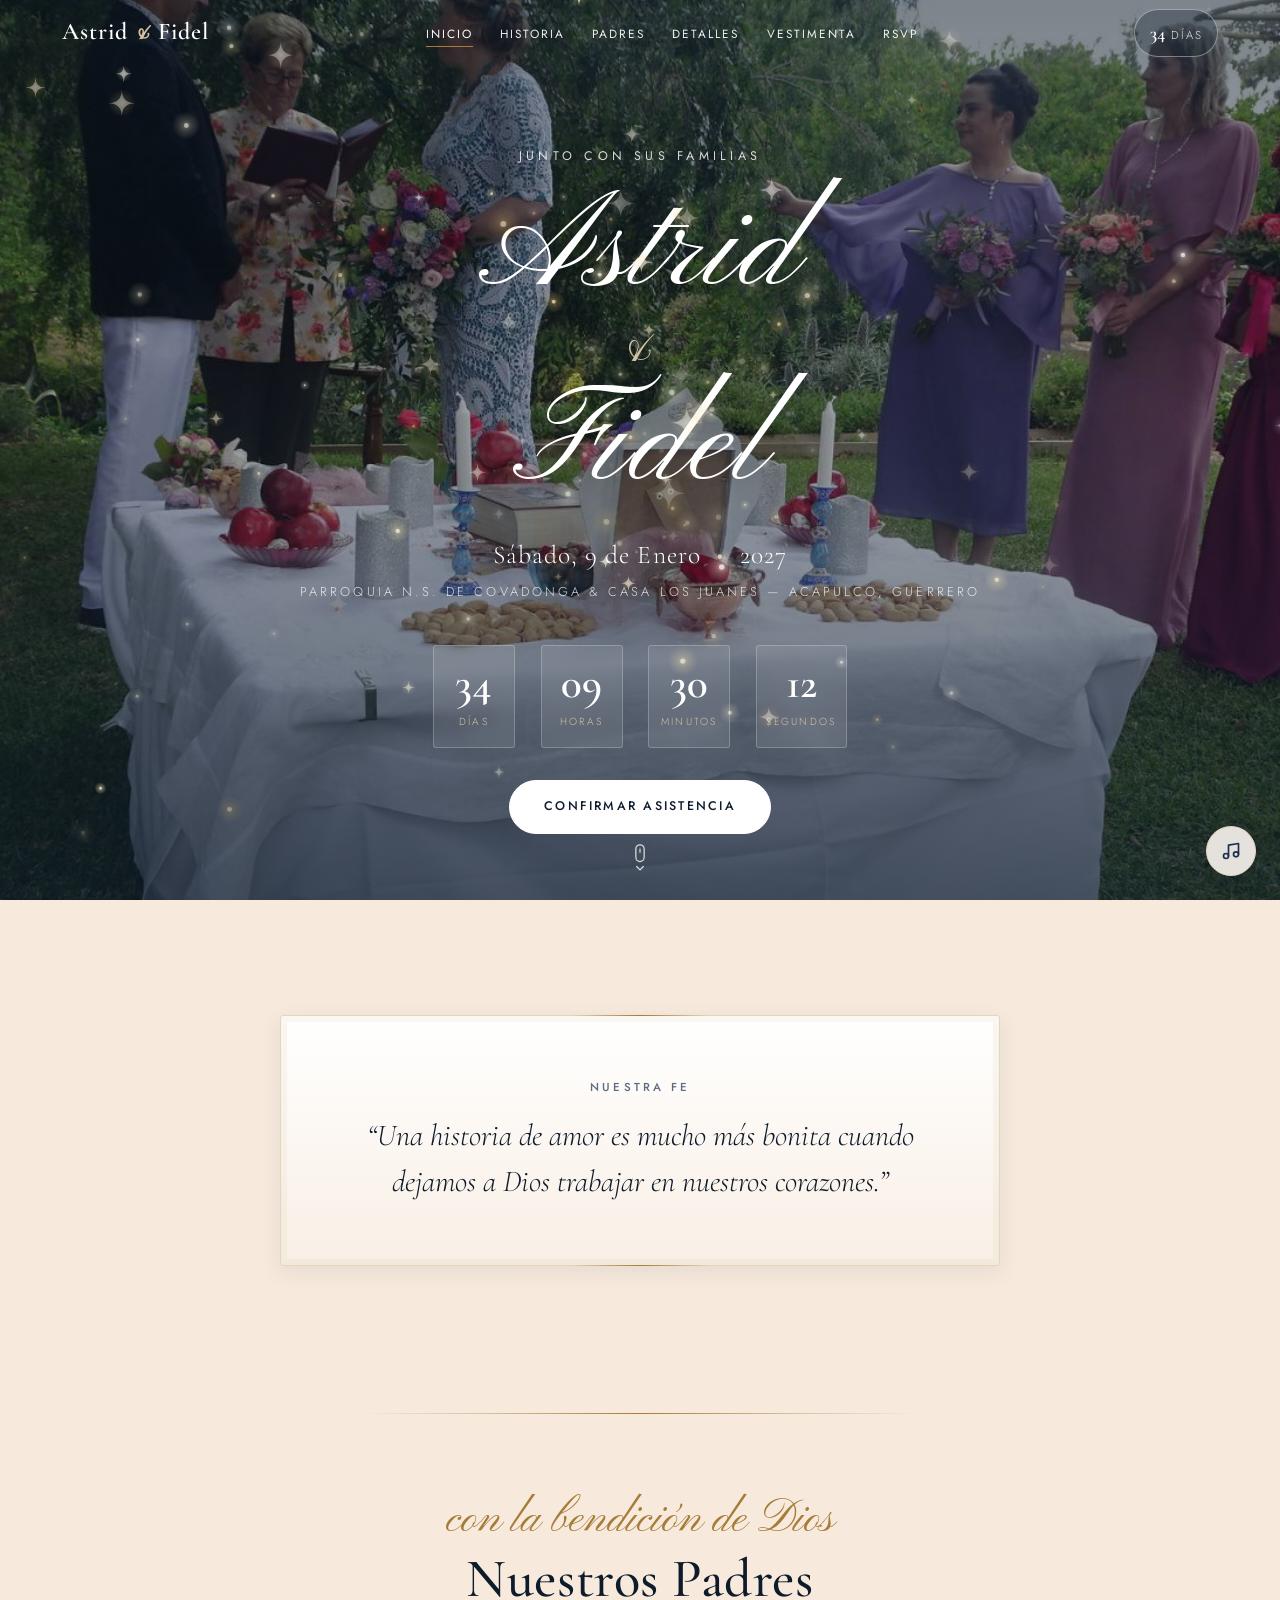
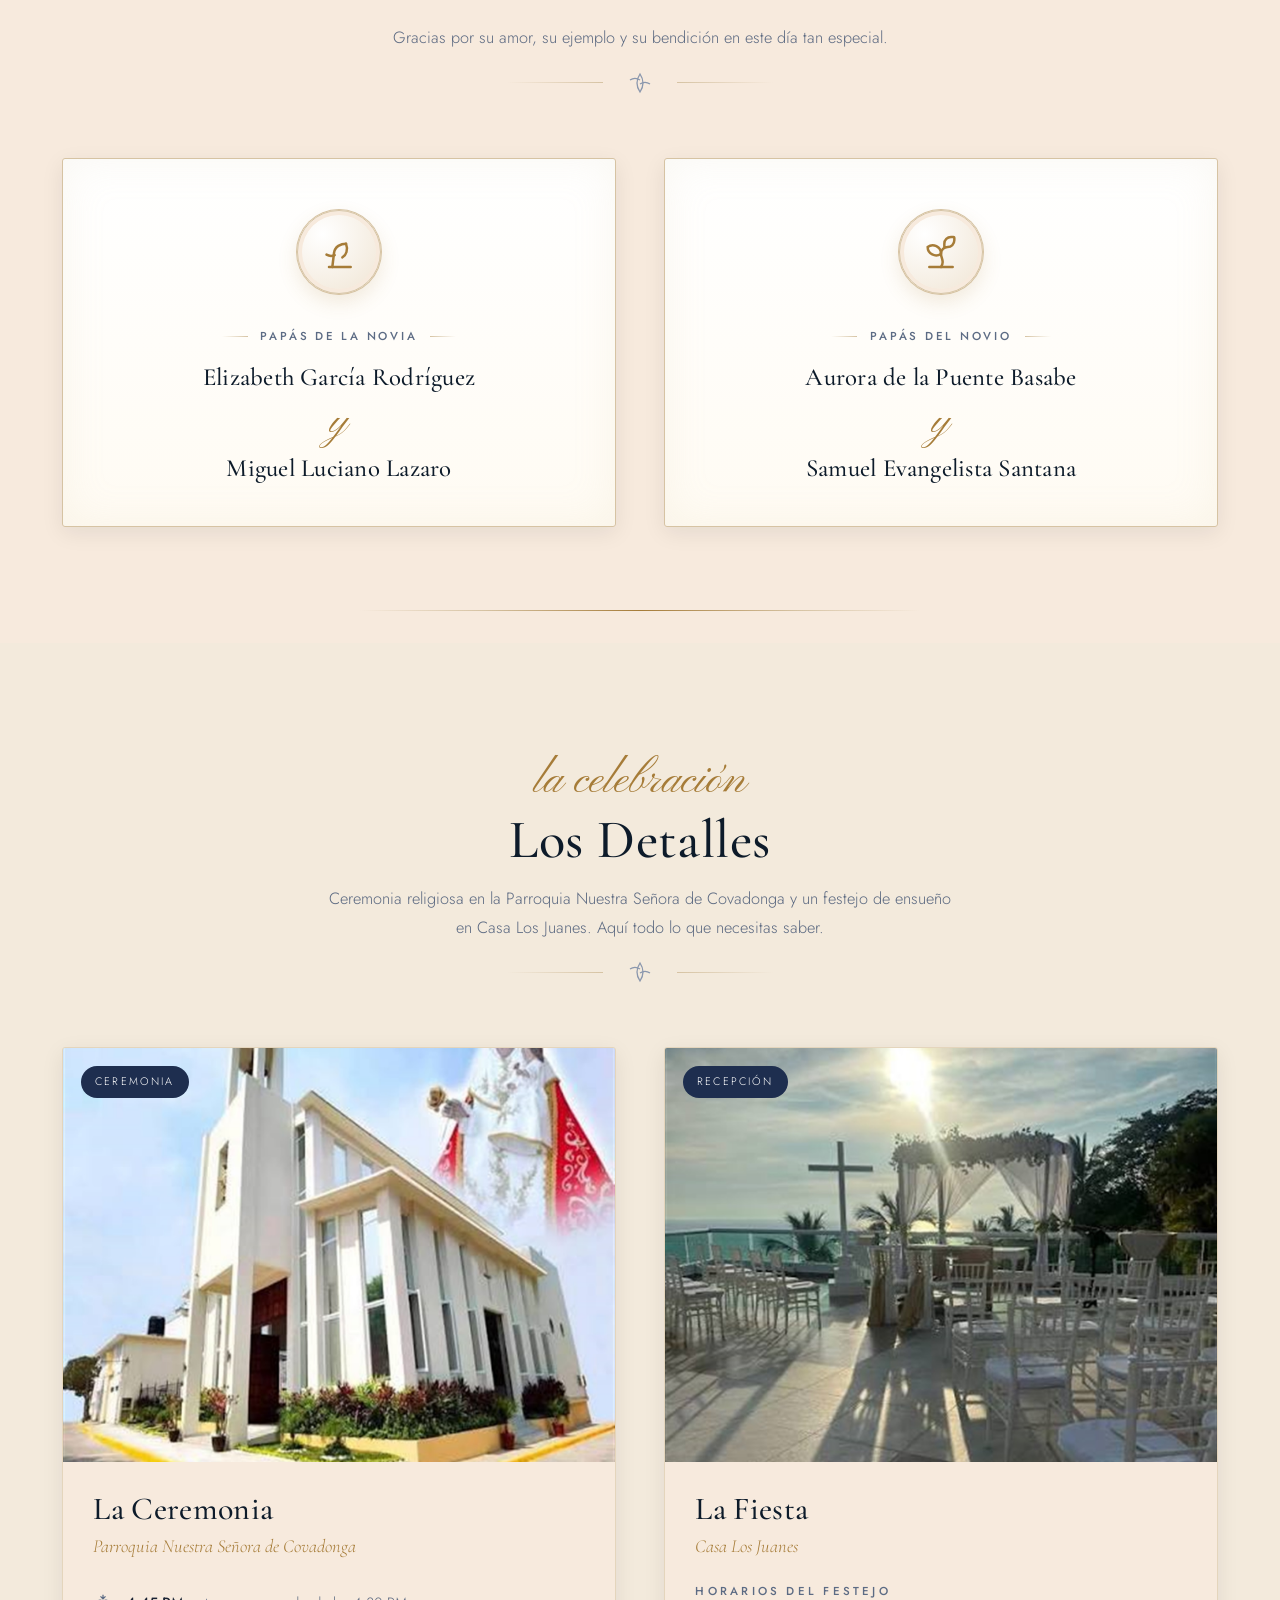
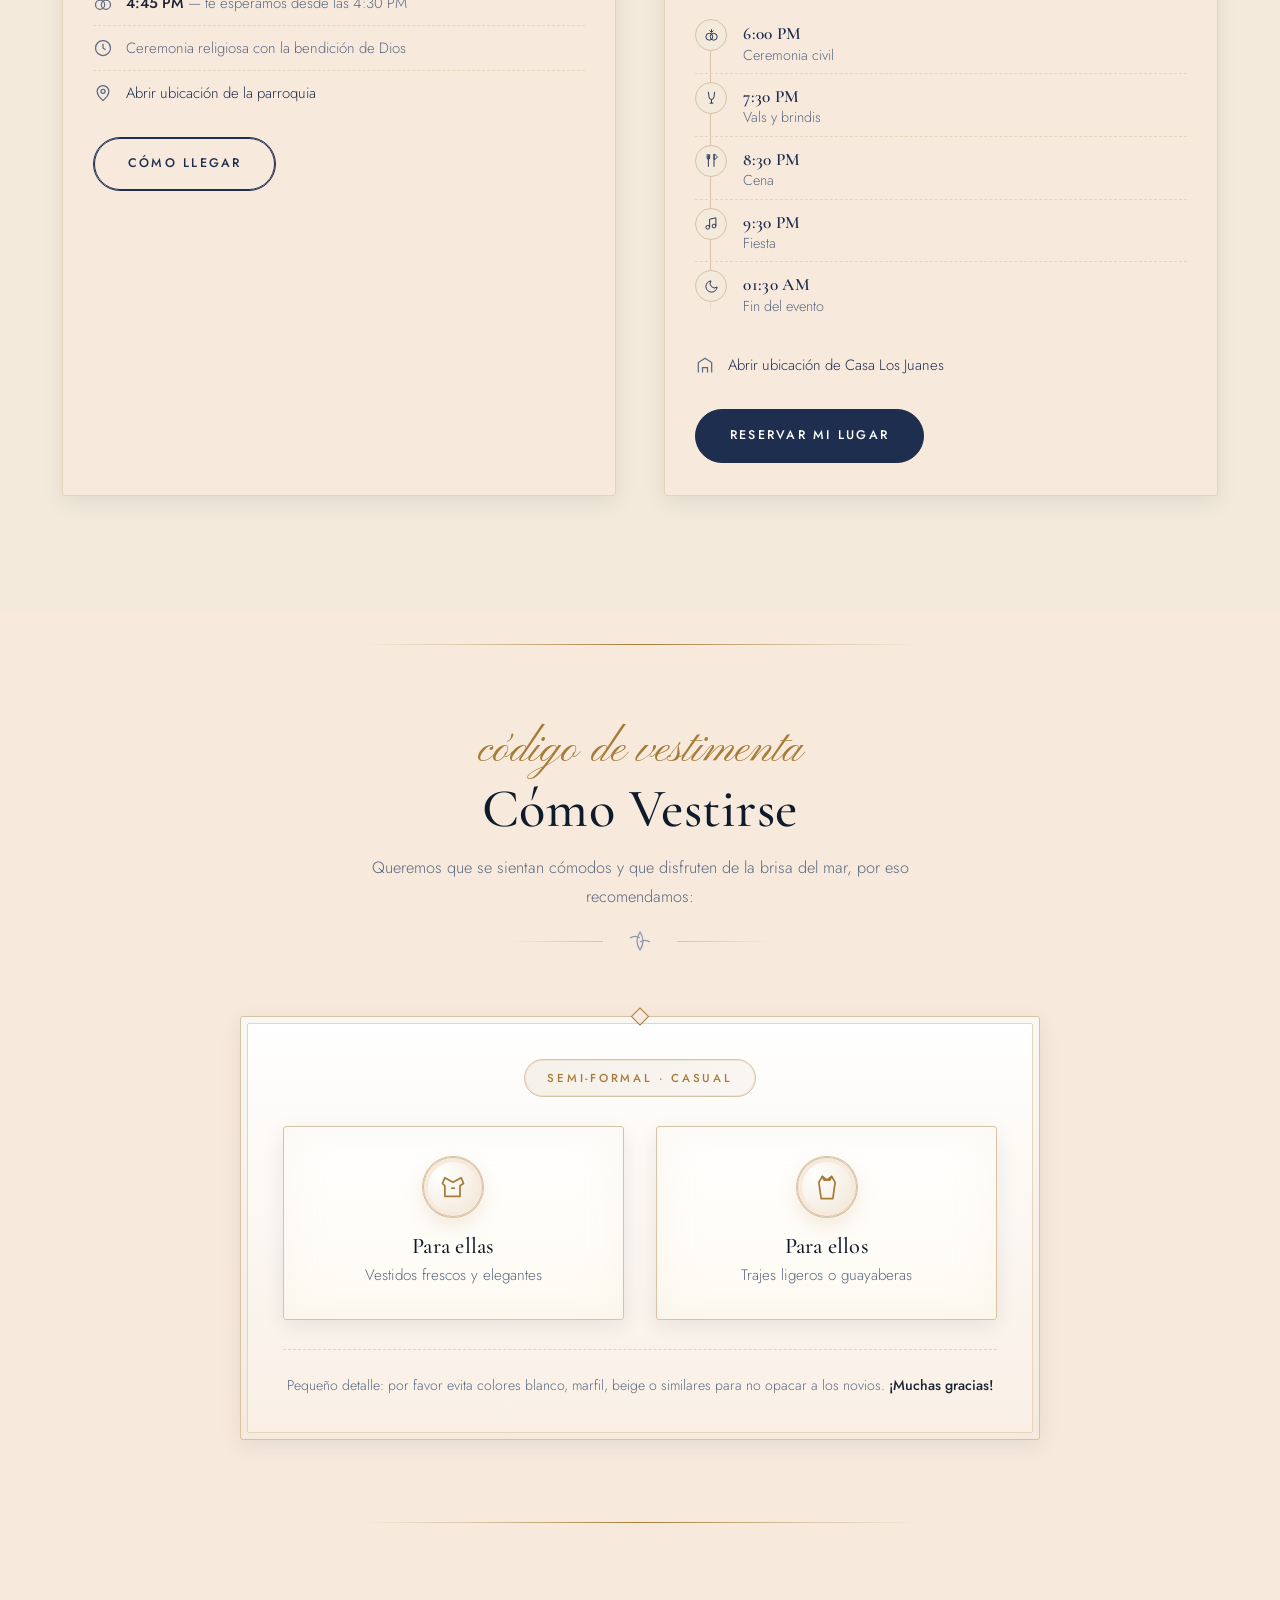
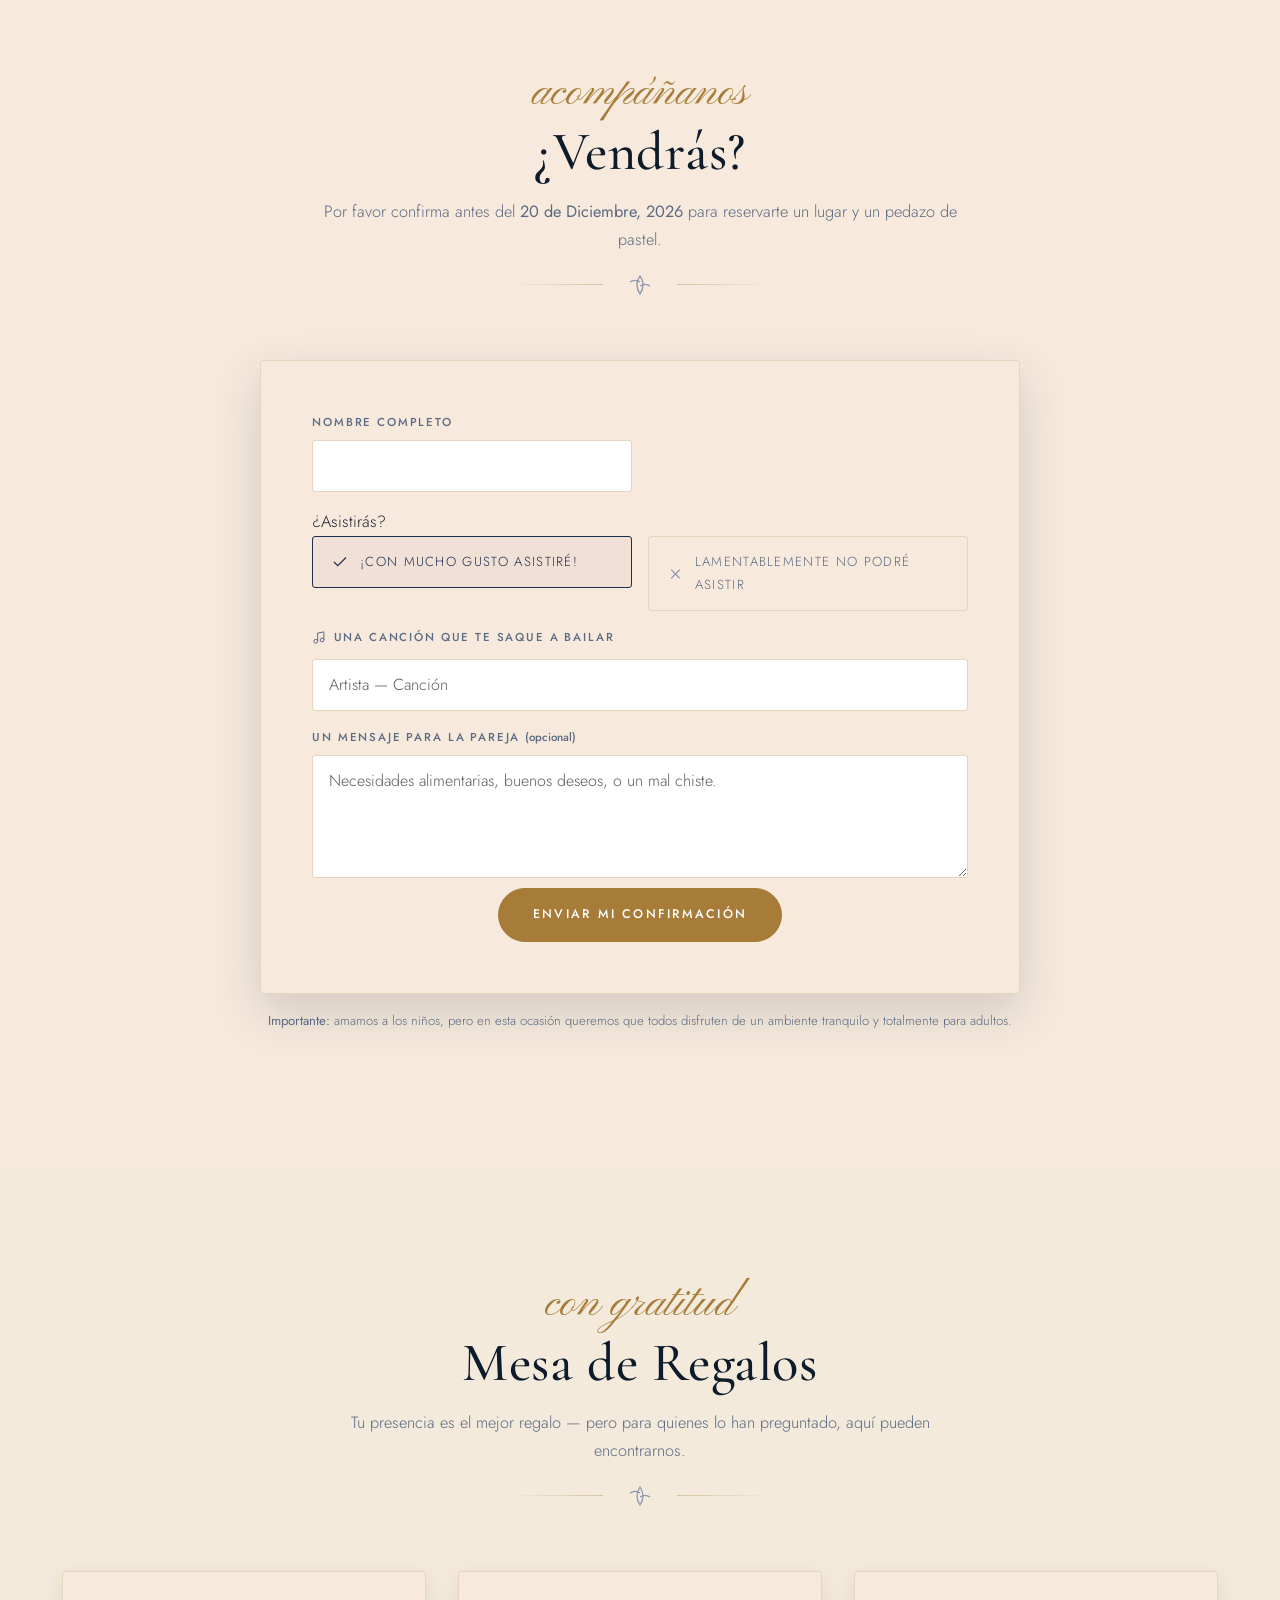
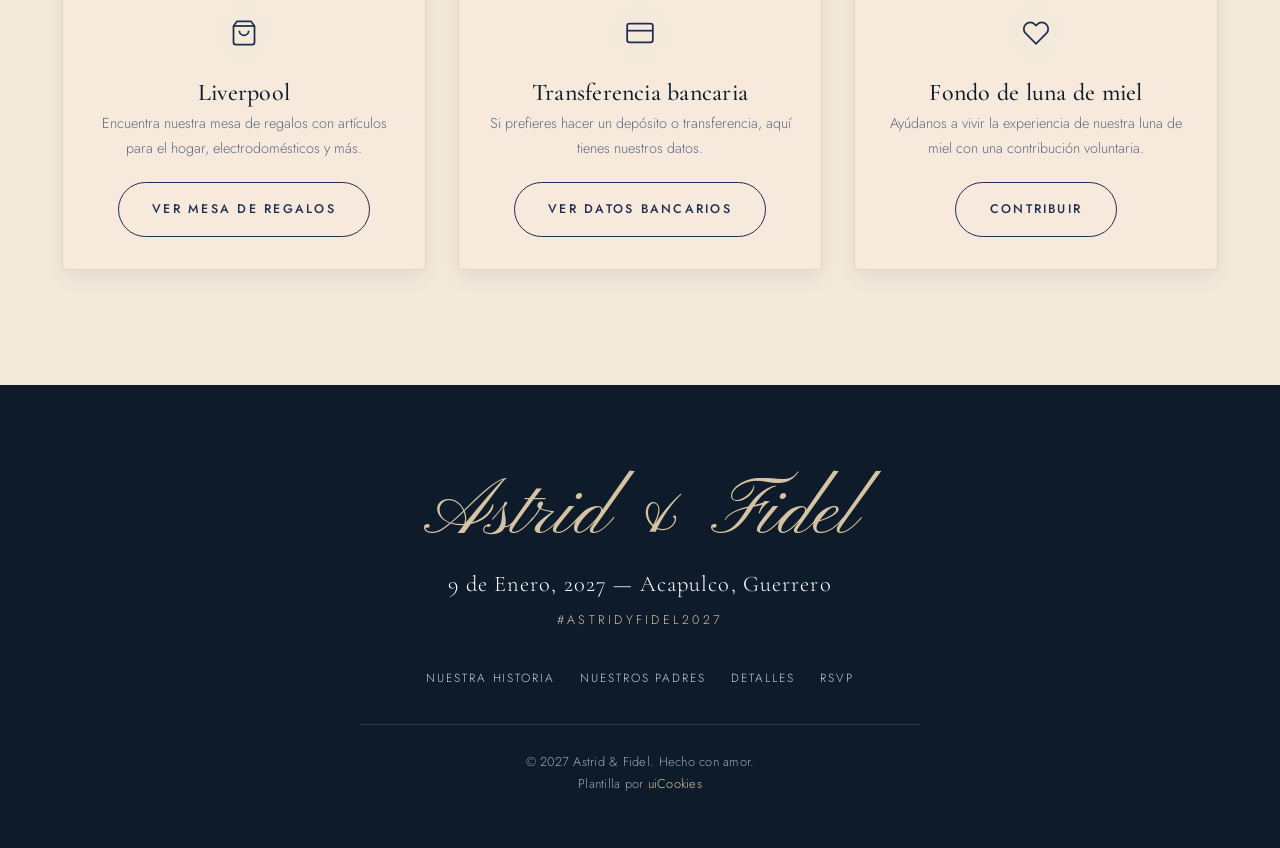
==== commit aa62796b: "feat(invitacion): resaltar los botones clave y cerrar la sección de historia - Hero: botón "Nuestra " ====
--- a/invitacion.html
+++ b/invitacion.html
@@ -321,8 +321,10 @@
         </div>
 
         <div class="hero__cta">
-          <a href="#rsvp" class="btn-ec btn-ec--light">Confirmar Asistencia</a>
-          <a href="#story" class="btn-ec btn-ec--ghost" style="color:#fff;border-color:rgba(255,255,255,.6)">Nuestra Historia</a>
+          <a href="#rsvp" class="btn-ec btn-ec--light btn-ec--pulse">Confirmar Asistencia</a>
+          <!-- "Nuestra Historia" hidden on request: the story heading is gone from #story.
+               Markup kept so it can be restored by removing the hidden attribute. -->
+          <a href="#story" class="btn-ec btn-ec--ghost" style="color:#fff;border-color:rgba(255,255,255,.6)" hidden>Nuestra Historia</a>
         </div>
       </div>
       <a class="scroll-cue" href="#story" aria-label="Scroll to our story">
@@ -331,14 +333,8 @@
     </section>
 
     <!-- ============================ OUR STORY ============================ -->
-    <section class="section" id="story" aria-labelledby="story-title">
-      <div class="container">
-        <div class="section-head reveal">
-          <span class="eyebrow">cómo empezó</span>
-          <h2 id="story-title">Nuestra Historia</h2>
-          <p>De todos los caminos que pudimos tomar, qué bonito que el destino nos haya llevado hasta el mismo altar. Acompáñanos en este momento tan especial para nosotros.</p>
-          <div class="sprig" aria-hidden="true"><svg viewBox="0 0 46 22" fill="none" stroke="currentColor" stroke-width="1.3"><path d="M23 2c-4 6-4 12 0 18 4-6 4-12 0-18Z"/><path d="M23 8c-3-2-7-2-10 0M23 12c3-2 7-2 10 0"/></svg></div>
-        </div>
+    <section class="section" id="story">
+      <div class="container">
 
         <div class="story-quote reveal">
           <p class="overline story-quote-kicker">Nuestra fe</p>
@@ -368,10 +364,10 @@
 
           <article class="parents-card reveal">
             <span class="parents-ico">
-              <svg viewBox="0 0 24 24" fill="none" stroke="currentColor" stroke-width="1.5" stroke-linecap="round" stroke-linejoin="round" aria-hidden="true"><path d="M5 21h14"/><path d="M7.5 21V8.5c0-2 1.6-3.5 4-3.5s4.5 1.4 4.5 3.5V21"/><path d="M7.5 12h9"/></svg>
+              <svg viewBox="0 0 24 24" fill="none" stroke="currentColor" stroke-width="1.5" stroke-linecap="round" stroke-linejoin="round" aria-hidden="true"><path d="M14 9.536V7a4 4 0 0 1 4-4h1.5a.5.5 0 0 1 .5.5V5a4 4 0 0 1-4 4 4 4 0 0 0-4 4c0 2 1 3 1 5a5 5 0 0 1-1 3"/><path d="M4 9a5 5 0 0 1 8 4 5 5 0 0 1-8-4"/><path d="M5 21h14"/></svg>
             </span>
             <p class="parents-role">Papás del novio</p>
-            <h3>Aurora <span class="parents-and">y</span> Samuel</h3>
+            <h3>Aurora de la Puente Basabe <span class="parents-and">y</span> Samuel Evangelista Santana</h3>
           </article>
         </div>
       </div>
@@ -410,7 +406,7 @@
                   <span><a href="https://maps.app.goo.gl/dnGxC4YtKZa3KR3AA" target="_blank" rel="noopener">Abrir ubicación de la parroquia</a></span>
                 </li>
               </ul>
-              <a href="https://maps.app.goo.gl/dnGxC4YtKZa3KR3AA" class="btn-ec btn-ec--ghost" target="_blank" rel="noopener">Cómo llegar</a>
+              <a href="https://maps.app.goo.gl/dnGxC4YtKZa3KR3AA" class="btn-ec btn-ec--ghost btn-ec--pulse" target="_blank" rel="noopener">Cómo llegar</a>
             </div>
           </article>
 
@@ -461,7 +457,7 @@
                   <span><a href="https://maps.google.com/maps?q=16.830873489379883%2C-99.912841796875&z=17&hl=es" target="_blank" rel="noopener">Abrir ubicación de Casa Los Juanes</a></span>
                 </li>
               </ul>
-              <a href="#rsvp" class="btn-ec">Reservar mi lugar</a>
+              <a href="#rsvp" class="btn-ec btn-ec--pulse">Reservar mi lugar</a>
             </div>
           </article>
         </div>
@@ -648,7 +644,7 @@
                   <span class="fld-label" id="attend-label">¿Asistirás?</span>
                   <div class="attend-group" role="radiogroup" aria-labelledby="attend-label">
                     <div class="attend-opt">
-                      <input type="radio" id="attend-yes" name="attending" value="yes" checked>
+                      <input type="radio" id="attend-yes" name="attending" value="Si" checked>
                       <label for="attend-yes">
                         <svg viewBox="0 0 24 24" fill="none" stroke="currentColor" stroke-width="1.6" aria-hidden="true"><path d="M20 6 9 17l-5-5"/></svg>
                         ¡Con mucho gusto asistiré!
@@ -680,7 +676,7 @@
                 </div>
 
                 <div class="col-12 text-center" style="margin-top:.6rem">
-                  <button type="submit" class="btn-ec btn-ec--gold">Enviar mi confirmación</button>
+                  <button type="submit" class="btn-ec btn-ec--gold btn-ec--pulse">Enviar mi confirmación</button>
                 </div>
               </div>
             </form>
--- a/css/style.css
+++ b/css/style.css
@@ -161,6 +161,27 @@
 .btn-ec--gold:hover { color: var(--gold); }
 .btn-ec--light { --b: #fff; color: var(--wine-deep); }
 .btn-ec--light:hover { background: transparent; color: #fff; border-color: #fff; }
+
+/* ---- Highlighted CTAs: a soft halo that pulses so the eye finds them fast.
+   Animation only — button colours, borders and typography stay untouched. */
+.btn-ec--pulse { position: relative; }
+.btn-ec--pulse::after {
+  content: "";
+  position: absolute;
+  inset: 0;
+  border: 1px solid var(--b);
+  border-radius: inherit;
+  pointer-events: none;
+  animation: btnPulse 2.6s ease-out infinite;
+}
+@keyframes btnPulse {
+  0%   { transform: scale(1);    opacity: .55; }
+  65%  { transform: scale(1.16); opacity: 0; }
+  100% { transform: scale(1.16); opacity: 0; }
+}
+@media (prefers-reduced-motion: reduce) {
+  .btn-ec--pulse::after { animation: none; opacity: 0; }
+}
 
 /* =====================================================================
    Header / Navigation
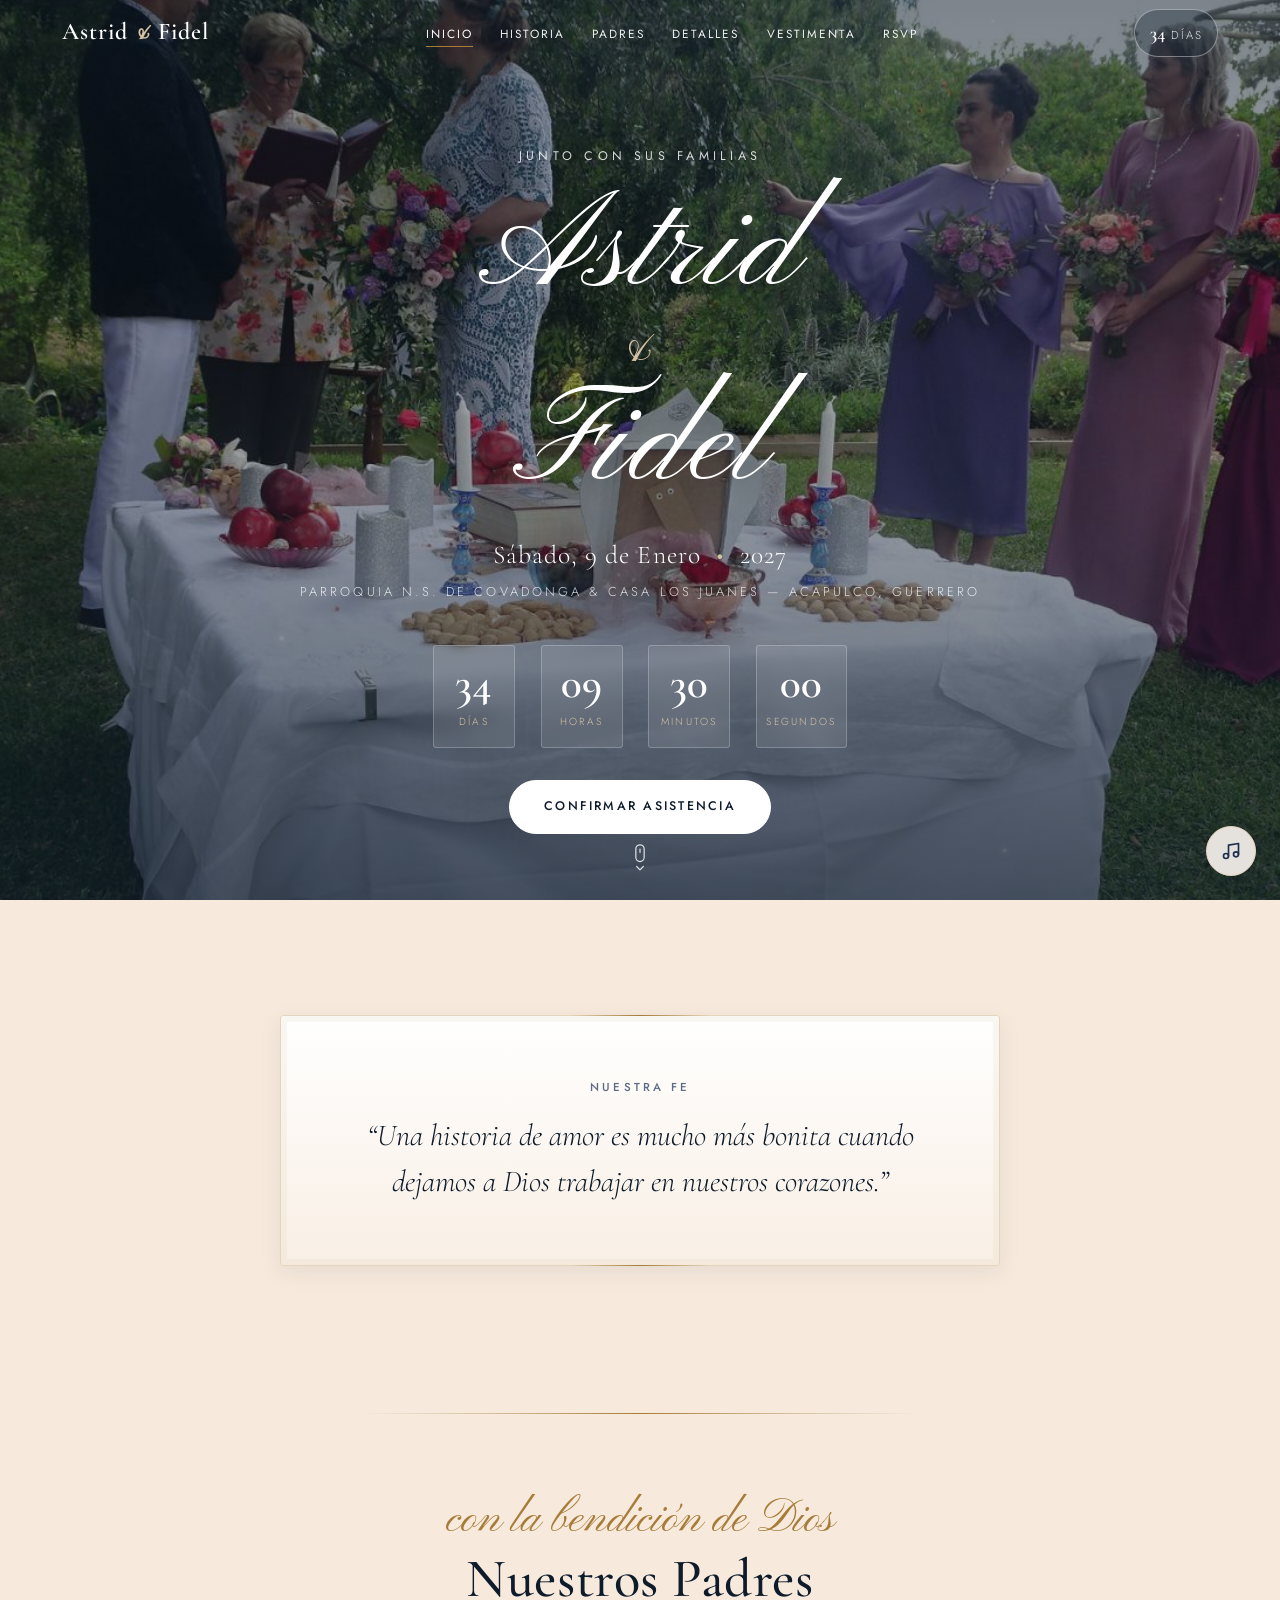
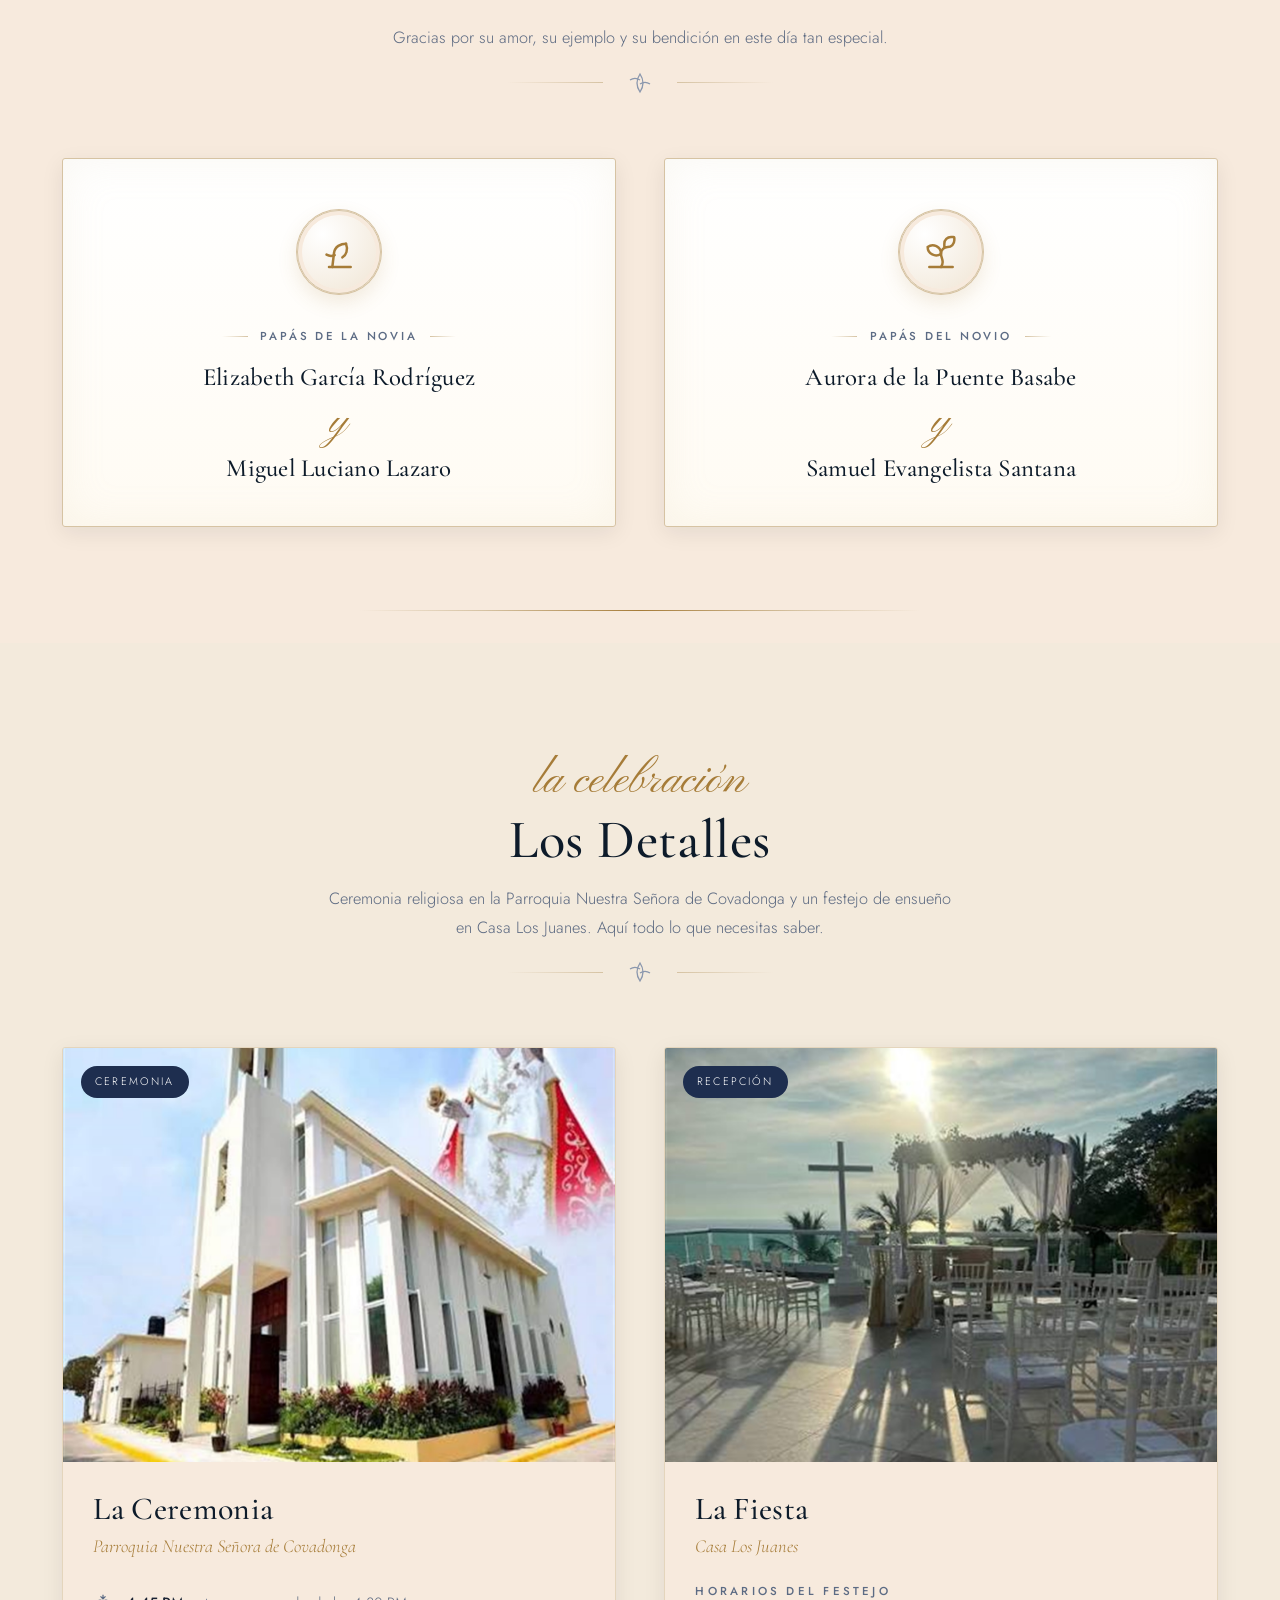
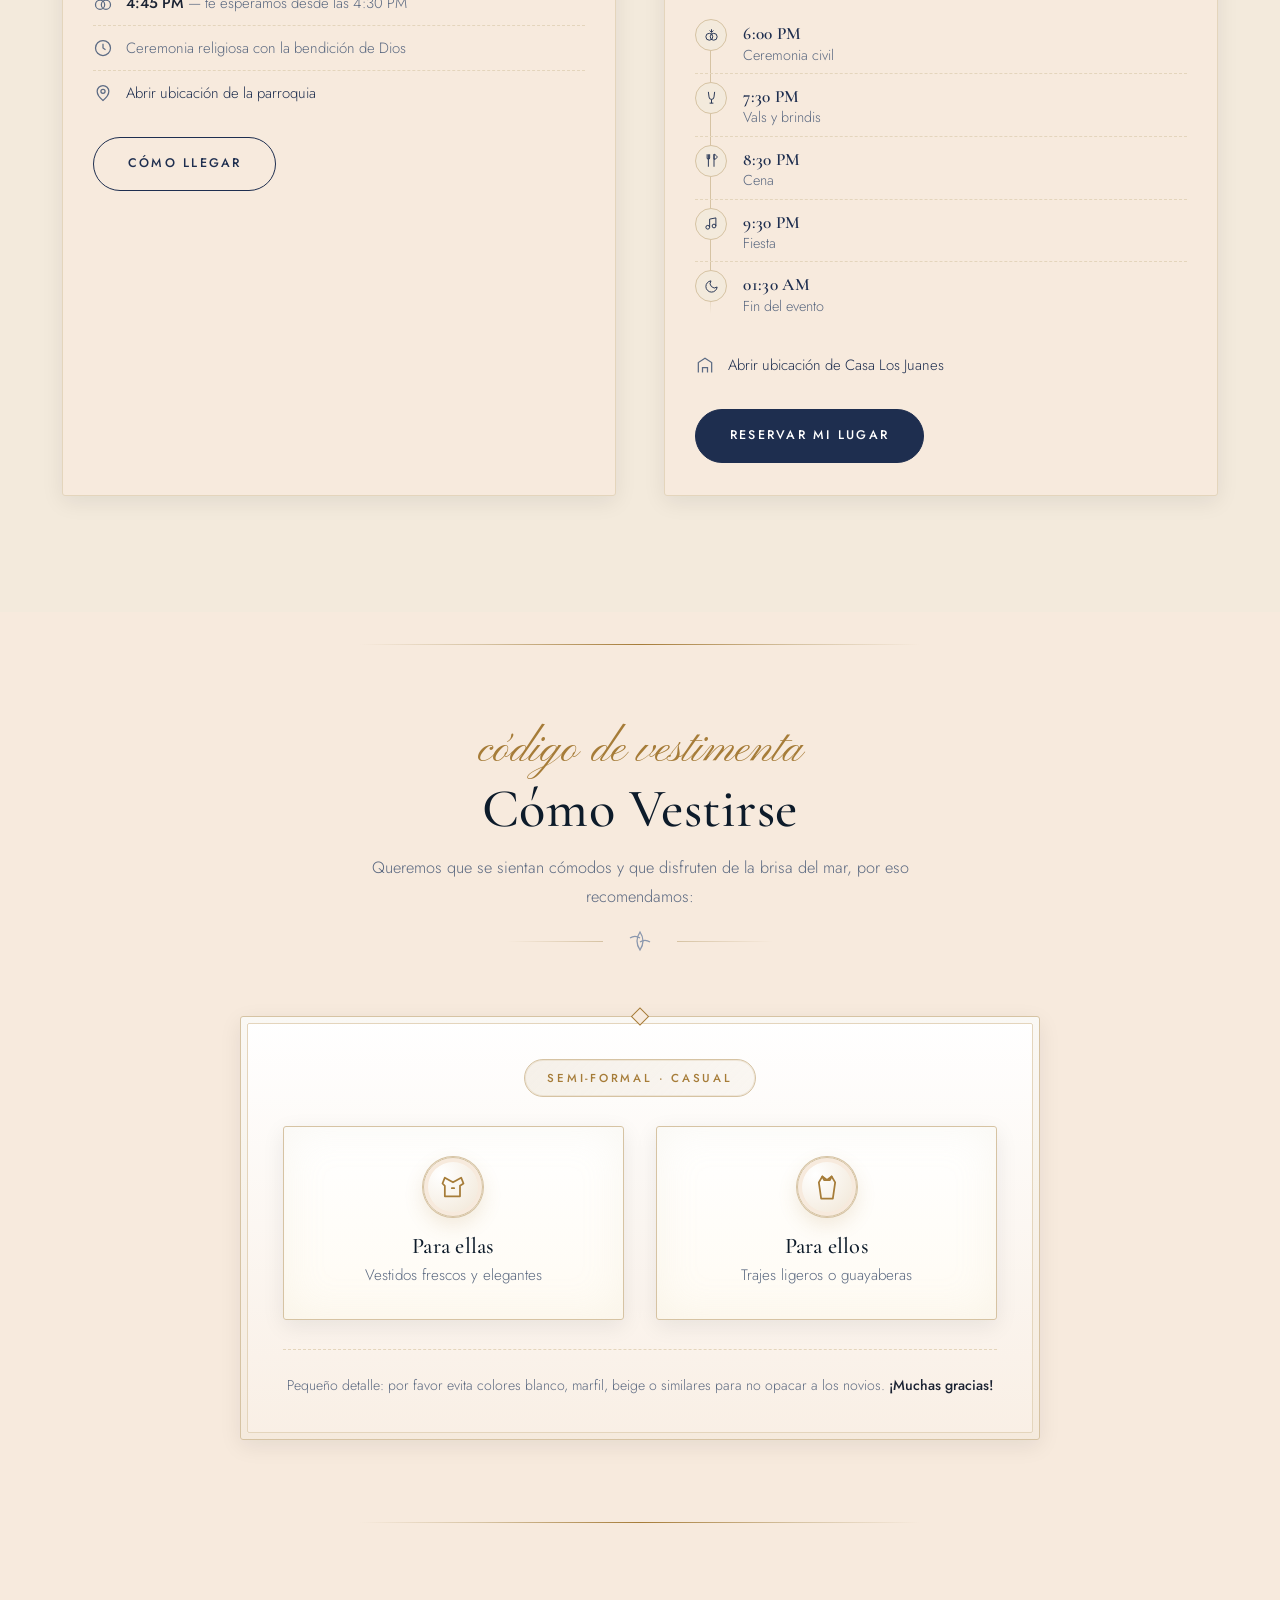
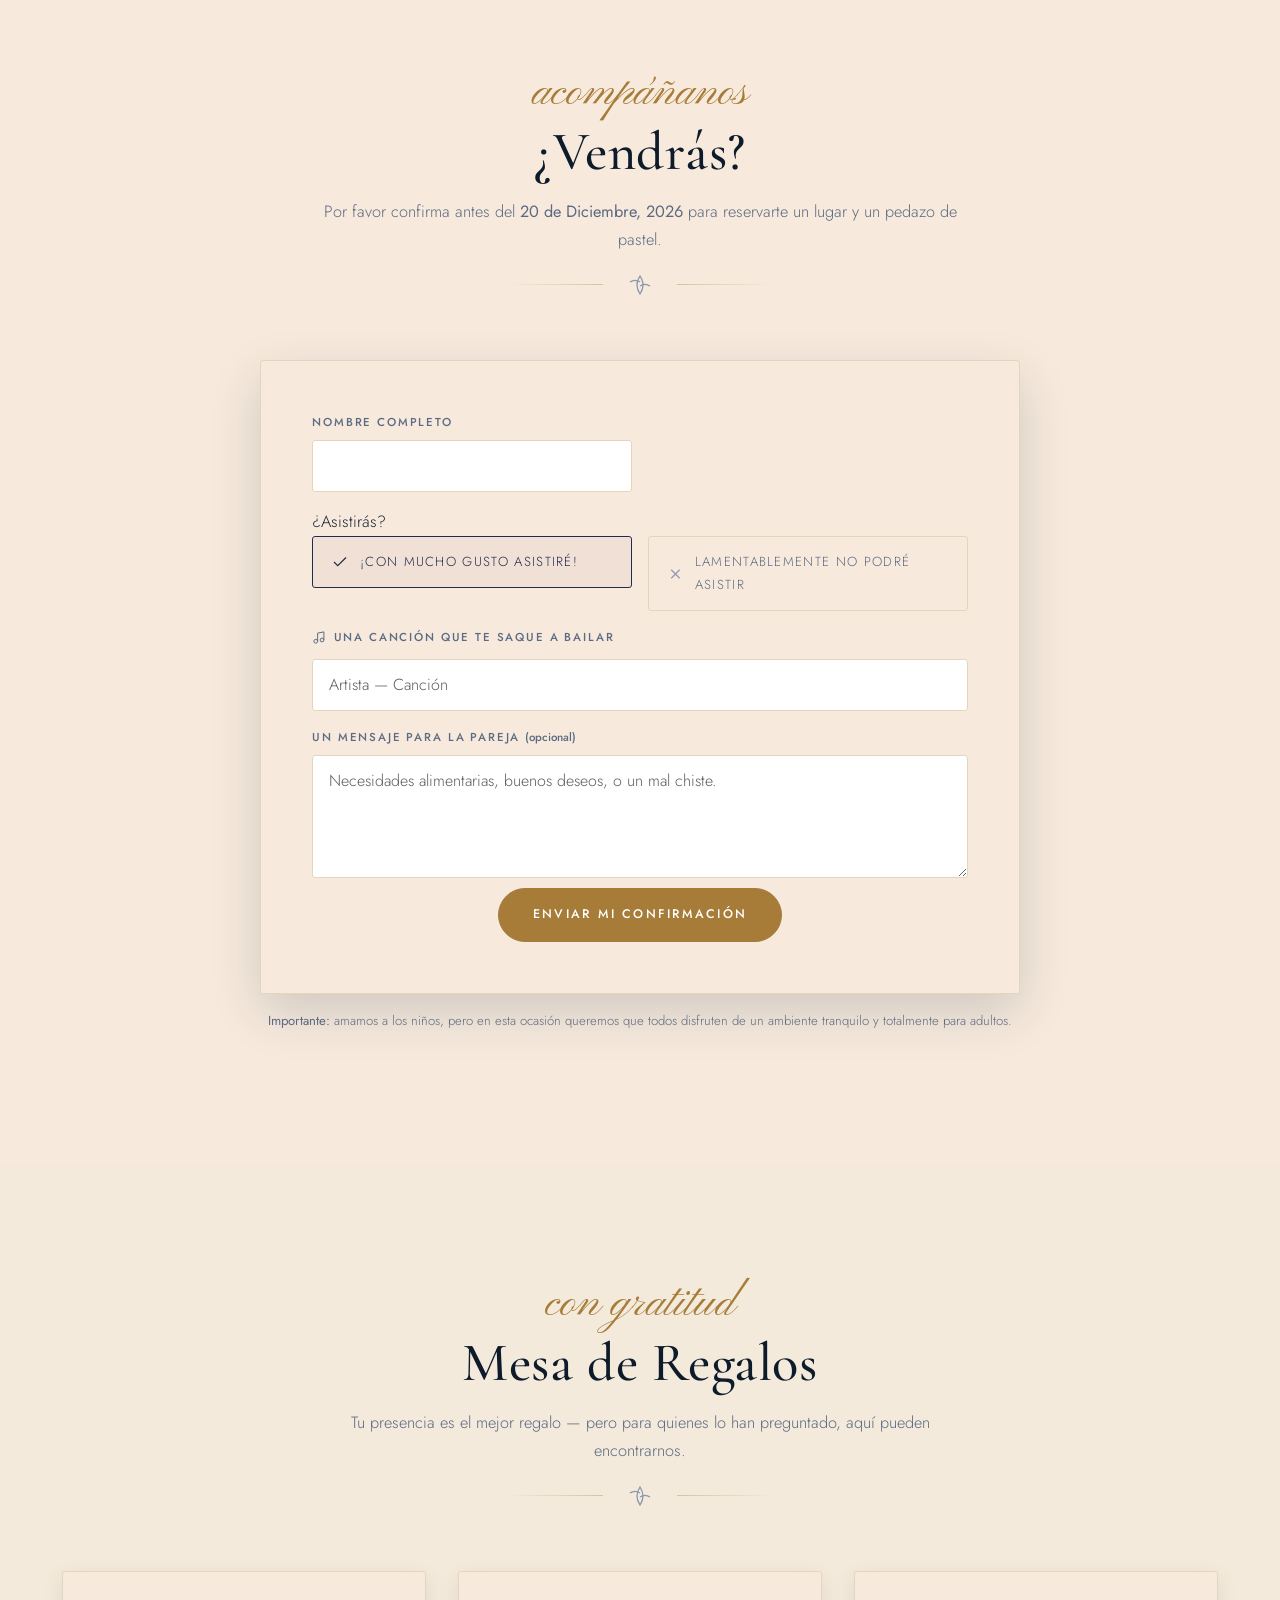
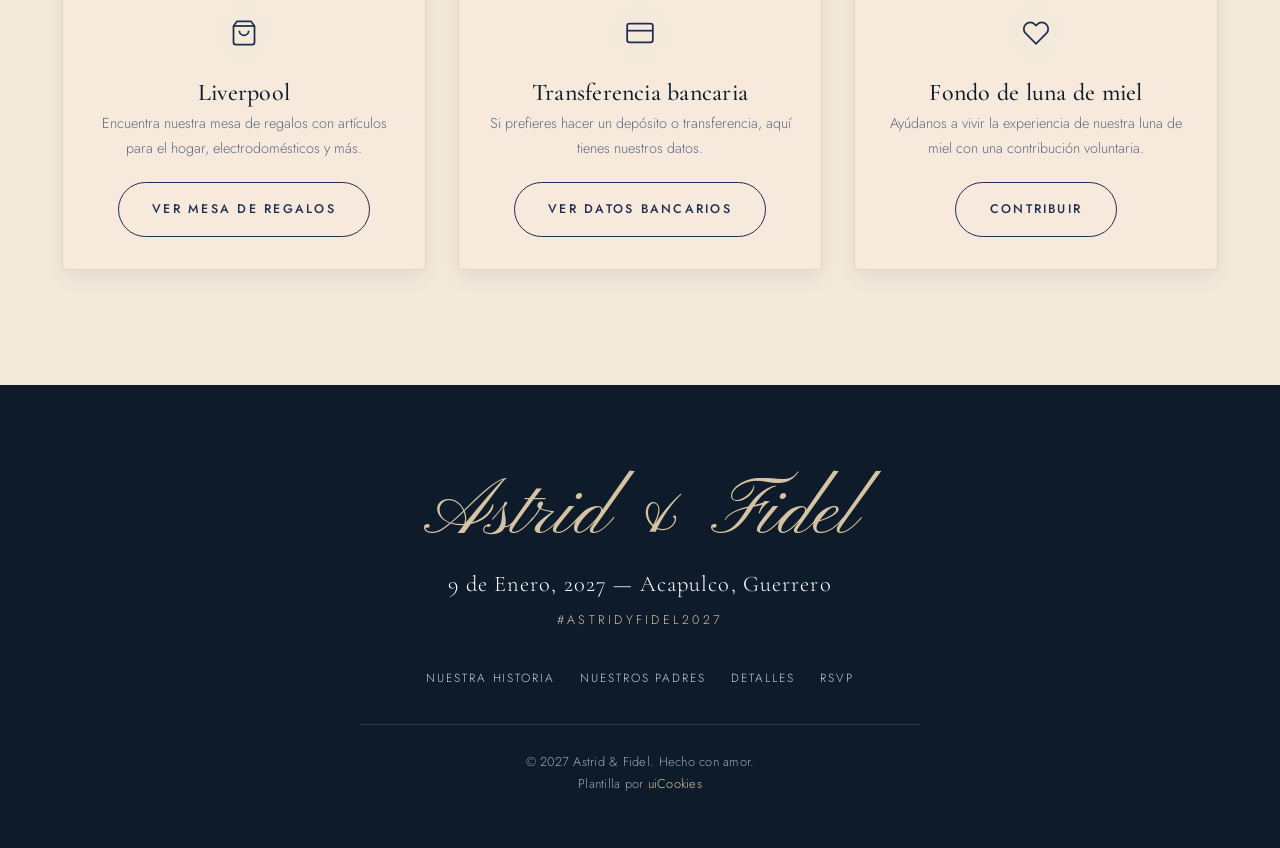
==== commit a599de60: "feat(invitacion): aplicar la retro visual (secuencia sobre-portada, sello y pulso) - Secuencia: el s" ====
--- a/invitacion.html
+++ b/invitacion.html
@@ -25,10 +25,10 @@
     /* Velo de entrada: cubre la página con el MISMO color papel del sobre
        (#f6f6f4) y se desvanece al cargar, para que la invitación aparezca
        POCO A POCO al llegar desde el sobre.
-       Duración 3.2 s (venía de 0.9 s con ease-out) y curva suave en las DOS
-       puntas: el papel se queda quieto un instante, después se disuelve muy
-       despacio y termina de irse casi imperceptible, así el inicio de la
-       invitación emerge solo en vez de aparecer de golpe.
+       Duración 700 ms (venía de 3.2 s: sumado al espera del sobre daba ~4.7 s
+       de blanco acumulado). La curva arranca suave y termina suave, así el
+       inicio de la invitación emerge en vez de aparecer de golpe, pero sin
+       obligar a esperar. Es el rango 600-900 ms que pide la retro.
        Para volver a la entrada seca, borrá este bloque y el <div class="page-veil">. */
     .page-veil {
       position: fixed;
@@ -36,7 +36,7 @@
       z-index: 9999;
       background-color: #f6f6f4;
       pointer-events: none;
-      animation: pageVeilOut 3.2s cubic-bezier(0.35, 0, 0.5, 1) 0.05s forwards;
+      animation: pageVeilOut 700ms cubic-bezier(0.33, 0, 0.45, 1) 0.05s forwards;
     }
 
     @keyframes pageVeilOut {
@@ -98,14 +98,13 @@
 
       const ctx = canvas.getContext('2d');
 
-      // Cuándo arranca: el velo dura 3,2 s y empieza a los 0,05 s (ver .page-veil
-      // en el <style> de arriba), así que termina a los 3,25 s.
-      // A los 1,5 s al papel le queda ~45% de opacidad y la invitación ya se ve
-      // más de la mitad: el polvo nace ahí, con la invitación apareciendo, y sigue
-      // chispeando mucho después de los 3,25 s, ya sobre la página limpia.
+      // Cuándo arranca: el velo dura 700 ms y empieza a los 0,05 s (ver .page-veil
+      // en el <style> de arriba), así que termina a los 0,75 s.
+      // El polvo nace a mitad del velo, con la invitación ya asomando, y sigue
+      // chispeando después de que el papel se termina de ir.
       // Este es el piso: más temprano que esto el papel (#f6f6f4, casi opaco) tapa
       // la explosión y las partículas se ven lavadas.
-      const DUST_AT_MS = 1500;
+      const DUST_AT_MS = 380;
 
       let particles = [];
       let animFrameId = null;
@@ -140,16 +139,16 @@
             this.vx = Math.cos(angle) * speed;
             this.vy = Math.sin(angle) * speed - Math.random() * 1.2;
             this.size = Math.random() * 3.4 + 1.2;
-            this.decay = Math.random() * 0.007 + 0.004;
+            this.decay = Math.random() * 0.009 + 0.006;
           } else {
             // Polvo de hadas flotando suavemente por la invitación
             this.vx = (Math.random() - 0.5) * 1.1;
             this.vy = -Math.random() * 1.2 - 0.3;
             this.size = Math.random() * 2.8 + 1;
-            this.decay = Math.random() * 0.0045 + 0.0025;
+            this.decay = Math.random() * 0.006 + 0.004;
           }
 
-          this.alpha = Math.random() * 0.5 + 0.5;
+          this.alpha = Math.random() * 0.34 + 0.32;
           this.twinkleSpeed = Math.random() * 0.08 + 0.03;
           this.twinklePhase = Math.random() * Math.PI * 2;
           this.waveAngle = Math.random() * Math.PI * 2;
@@ -181,10 +180,10 @@
           context.translate(this.x, this.y);
 
           // Halo luminoso suave alrededor de cada partícula
-          const glowRadius = this.size * 3.8;
+          const glowRadius = this.size * 3.2;
           const grad = context.createRadialGradient(0, 0, 0, 0, 0, glowRadius);
           grad.addColorStop(0, `rgba(${this.color}, ${currentAlpha})`);
-          grad.addColorStop(0.4, `rgba(${this.color}, ${currentAlpha * 0.45})`);
+          grad.addColorStop(0.4, `rgba(${this.color}, ${currentAlpha * 0.32})`);
           grad.addColorStop(1, `rgba(${this.color}, 0)`);
 
           context.fillStyle = grad;
@@ -194,8 +193,8 @@
 
           // Núcleo brillante o estrella de 4 puntas
           if (this.isStar) {
-            const s = this.size * (1.5 + twinkle * 0.8);
-            context.fillStyle = `rgba(255, 255, 255, ${Math.min(1, currentAlpha * 1.2)})`;
+            const s = this.size * (1.4 + twinkle * 0.7);
+            context.fillStyle = `rgba(255, 255, 255, ${Math.min(1, currentAlpha * 1.0)})`;
             context.beginPath();
             context.moveTo(0, -s * 1.8);
             context.quadraticCurveTo(0, 0, s * 1.8, 0);
@@ -204,7 +203,7 @@
             context.quadraticCurveTo(0, 0, 0, -s * 1.8);
             context.fill();
           } else {
-            context.fillStyle = `rgba(255, 255, 255, ${Math.min(1, currentAlpha * 1.15)})`;
+            context.fillStyle = `rgba(255, 255, 255, ${Math.min(1, currentAlpha * 1.0)})`;
             context.beginPath();
             context.arc(0, 0, this.size * 0.65, 0, Math.PI * 2);
             context.fill();
@@ -221,8 +220,12 @@
         const centerX = window.innerWidth * 0.5;
         const centerY = window.innerHeight * 0.49;
 
-        // 1. Explosión suave y mágica desde el sello de lacre
-        for (let i = 0; i < 130; i++) {
+        // Intensidad reducida (pedido §3 de la retro visual). Antes: 130 de
+        // explosión + 75 ambientales = 205, y los destellos competían con los
+        // nombres, la fecha y los botones. Ahora 70 + 26 = 96, con menos alfa y
+        // decaimiento más rápido: el efecto se concentra en la entrada y después
+        // se apaga solo.
+        for (let i = 0; i < 70; i++) {
           const offsetR = Math.random() * 48;
           const offsetAngle = Math.random() * Math.PI * 2;
           particles.push(
@@ -234,8 +237,8 @@
           );
         }
 
-        // 2. Brillos ambientales repartidos sobre la pantalla de inicio de la invitación
-        for (let i = 0; i < 75; i++) {
+        // Brillos ambientales repartidos sobre la pantalla de inicio de la invitación
+        for (let i = 0; i < 26; i++) {
           particles.push(
             new FairyParticle(
               Math.random() * window.innerWidth,
@@ -406,7 +409,7 @@
                   <span><a href="https://maps.app.goo.gl/dnGxC4YtKZa3KR3AA" target="_blank" rel="noopener">Abrir ubicación de la parroquia</a></span>
                 </li>
               </ul>
-              <a href="https://maps.app.goo.gl/dnGxC4YtKZa3KR3AA" class="btn-ec btn-ec--ghost btn-ec--pulse" target="_blank" rel="noopener">Cómo llegar</a>
+              <a href="https://maps.app.goo.gl/dnGxC4YtKZa3KR3AA" class="btn-ec btn-ec--ghost" target="_blank" rel="noopener">Cómo llegar</a>
             </div>
           </article>
 
@@ -457,7 +460,7 @@
                   <span><a href="https://maps.google.com/maps?q=16.830873489379883%2C-99.912841796875&z=17&hl=es" target="_blank" rel="noopener">Abrir ubicación de Casa Los Juanes</a></span>
                 </li>
               </ul>
-              <a href="#rsvp" class="btn-ec btn-ec--pulse">Reservar mi lugar</a>
+              <a href="#rsvp" class="btn-ec">Reservar mi lugar</a>
             </div>
           </article>
         </div>
@@ -676,7 +679,7 @@
                 </div>
 
                 <div class="col-12 text-center" style="margin-top:.6rem">
-                  <button type="submit" class="btn-ec btn-ec--gold btn-ec--pulse">Enviar mi confirmación</button>
+                  <button type="submit" class="btn-ec btn-ec--gold">Enviar mi confirmación</button>
                 </div>
               </div>
             </form>
--- a/css/style.css
+++ b/css/style.css
@@ -162,8 +162,13 @@
 .btn-ec--light { --b: #fff; color: var(--wine-deep); }
 .btn-ec--light:hover { background: transparent; color: #fff; border-color: #fff; }
 
-/* ---- Highlighted CTAs: a soft halo that pulses so the eye finds them fast.
-   Animation only — button colours, borders and typography stay untouched. */
+/* ---- Highlighted CTA: a soft halo that pulses so the eye finds the main
+   action fast.
+   Retired from all four secondary buttons (objective feedback §4: a permanent
+   pulse on "Cómo llegar", "Reservar mi lugar" and "Enviar mi confirmación"
+   competed with the real primary action). It is reserved for ONE button, and
+   even there it stops after three beats instead of running forever.
+   Animation only: button colours, borders and typography stay untouched. */
 .btn-ec--pulse { position: relative; }
 .btn-ec--pulse::after {
   content: "";
@@ -172,7 +177,7 @@
   border: 1px solid var(--b);
   border-radius: inherit;
   pointer-events: none;
-  animation: btnPulse 2.6s ease-out infinite;
+  animation: btnPulse 2.6s ease-out 3;
 }
 @keyframes btnPulse {
   0%   { transform: scale(1);    opacity: .55; }
@@ -182,6 +187,13 @@
 @media (prefers-reduced-motion: reduce) {
   .btn-ec--pulse::after { animation: none; opacity: 0; }
 }
+
+/* Microtransiciones de interacción (150-220 ms, referencia de la retro §4).
+   No dependen solo de hover: hay un estado :focus-visible equivalente para
+   navegación con teclado. */
+.btn-ec { transition: background-color 180ms ease, color 180ms ease, border-color 180ms ease, box-shadow 180ms ease, transform 180ms ease; }
+.btn-ec:hover,
+.btn-ec:focus-visible { transform: translateY(-1px); box-shadow: 0 6px 18px rgba(0, 0, 0, .16); }
 
 /* =====================================================================
    Header / Navigation
@@ -1094,7 +1106,9 @@
 /* =====================================================================
    Reveal animation
    ===================================================================== */
-.reveal { opacity: 0; transform: translateY(26px); transition: opacity .7s ease, transform .7s ease; }
+/* Reveals 400-600 ms y desplazamiento de 12-20 px (retro §5). Antes: .7s y
+   26px, que sumado a la espera del observer demoraba la lectura. */
+.reveal { opacity: 0; transform: translateY(16px); transition: opacity .5s ease, transform .5s ease; }
 .reveal.in { opacity: 1; transform: none; }
 @media (prefers-reduced-motion: reduce) {
   .reveal { opacity: 1; transform: none; transition: none; }
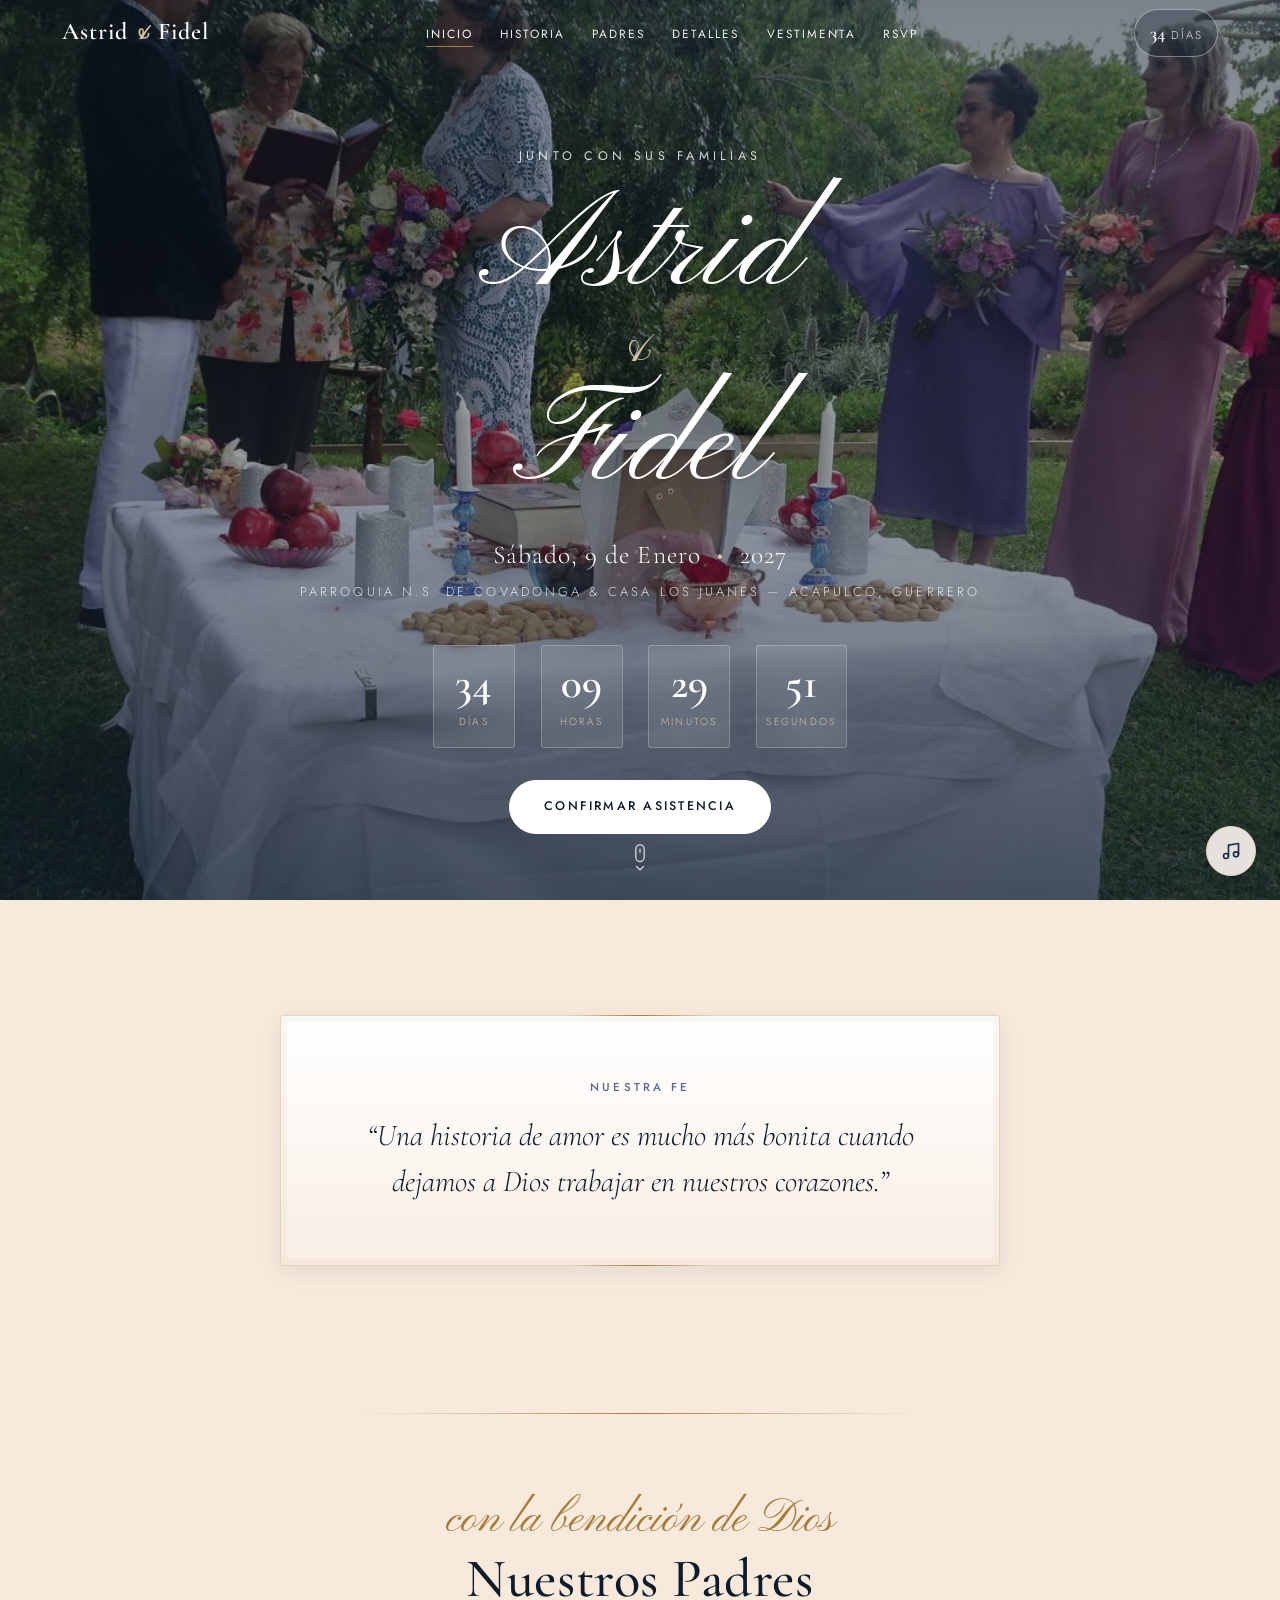
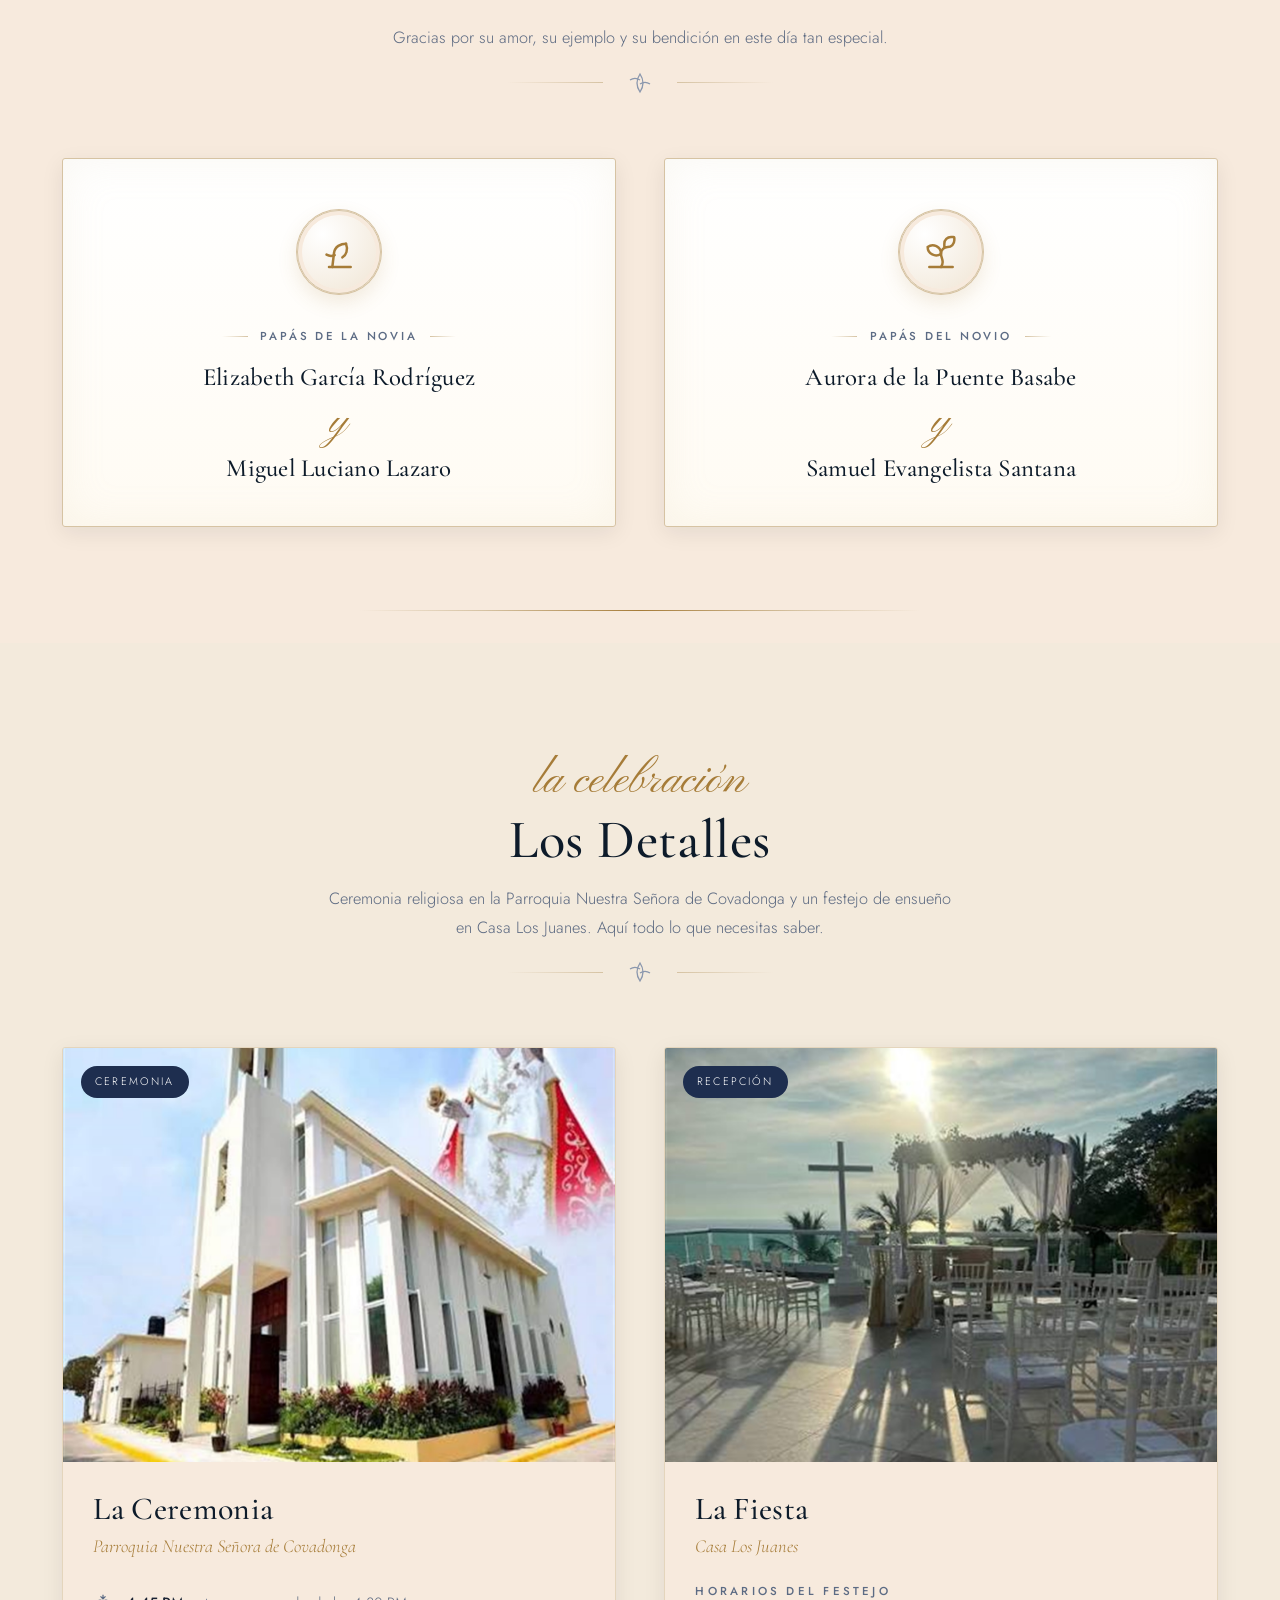
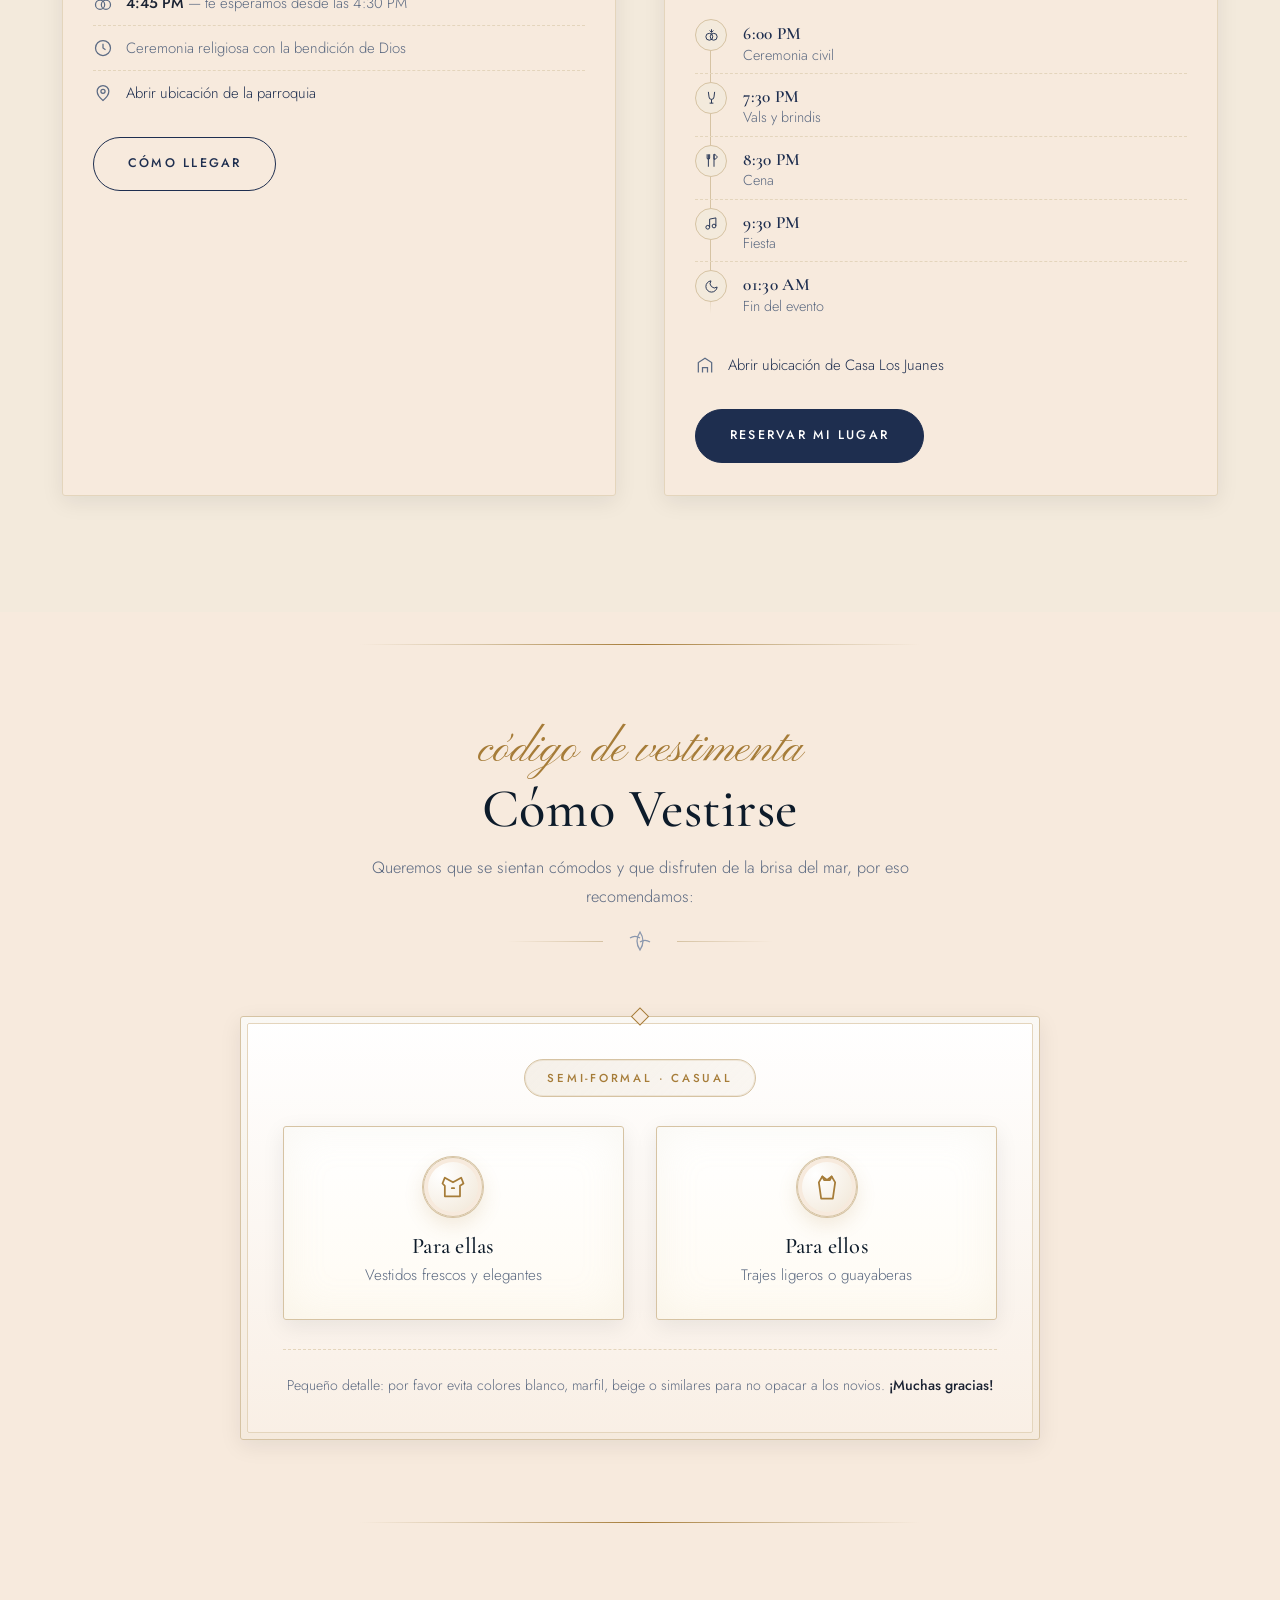
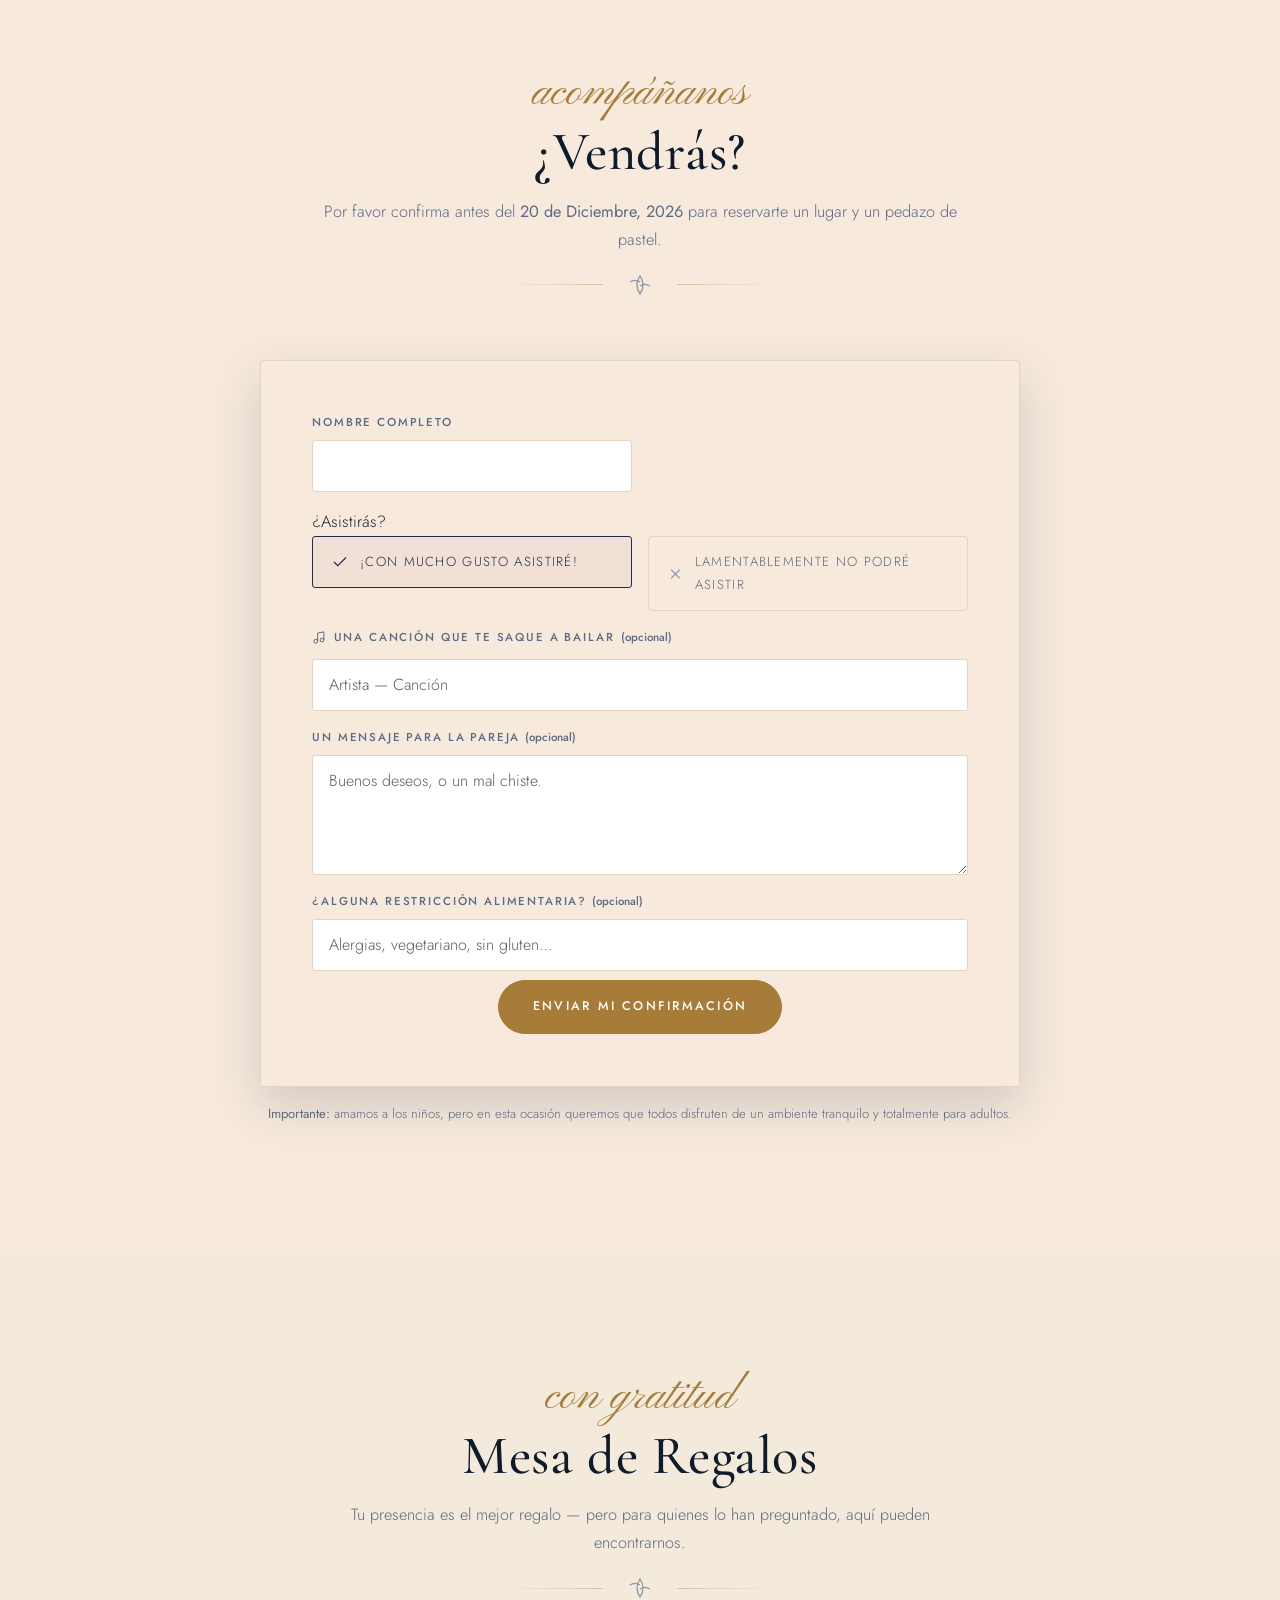
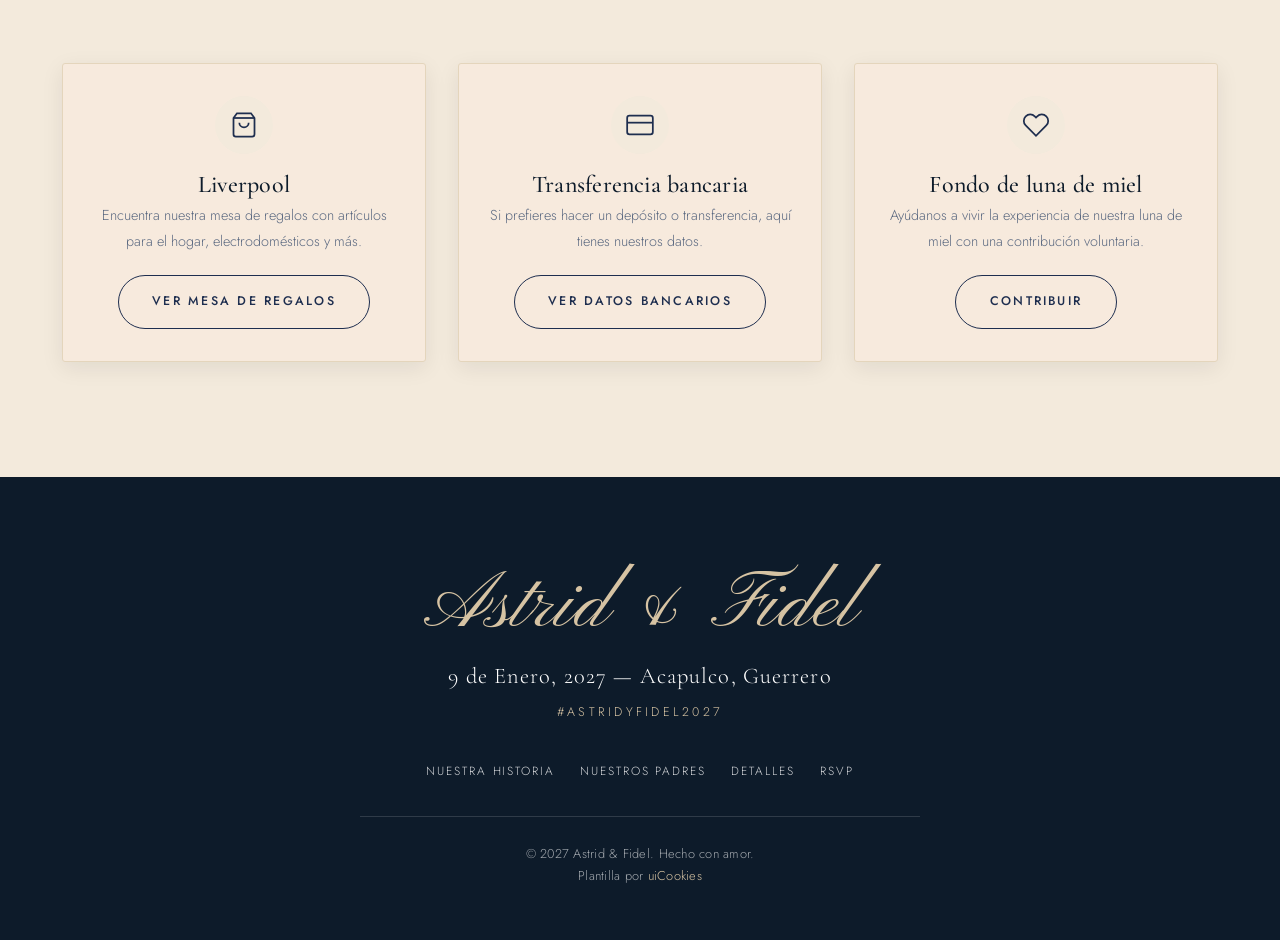
==== commit 800c814d: "feat(rsvp): separar restricciones alimentarias y aclarar la confirmacion - Restricciones alimentaria" ====
--- a/invitacion.html
+++ b/invitacion.html
@@ -667,7 +667,7 @@
                   <label class="fld-label" for="rsvp-song">
                     <span style="display:inline-flex;align-items:center;gap:.4rem">
                       <svg viewBox="0 0 24 24" width="15" height="15" fill="none" stroke="currentColor" stroke-width="1.6" aria-hidden="true"><path d="M9 18V5l10-2v13"/><circle cx="6" cy="18" r="3"/><circle cx="16" cy="16" r="3"/></svg>
-                      Una canción que te saque a bailar
+                      Una canción que te saque a bailar <span style="text-transform:none;letter-spacing:0;color:var(--muted)">(opcional)</span>
                     </span>
                   </label>
                   <input type="text" class="form-control" id="rsvp-song" name="song" placeholder="Artista — Canción">
@@ -675,7 +675,12 @@
 
                 <div class="col-12">
                   <label class="fld-label" for="rsvp-note">Un mensaje para la pareja <span style="text-transform:none;letter-spacing:0;color:var(--muted)">(opcional)</span></label>
-                  <textarea class="form-control" id="rsvp-note" name="note" rows="4" placeholder="Necesidades alimentarias, buenos deseos, o un mal chiste."></textarea>
+                  <textarea class="form-control" id="rsvp-note" name="note" rows="3" placeholder="Buenos deseos, o un mal chiste."></textarea>
+                </div>
+
+                <div class="col-12">
+                  <label class="fld-label" for="rsvp-food">¿Alguna restricción alimentaria? <span style="text-transform:none;letter-spacing:0;color:var(--muted)">(opcional)</span></label>
+                  <input type="text" class="form-control" id="rsvp-food" name="food" placeholder="Alergias, vegetariano, sin gluten…">
                 </div>
 
                 <div class="col-12 text-center" style="margin-top:.6rem">
@@ -685,7 +690,9 @@
             </form>
 
             <div class="rsvp-success" id="rsvpSuccess" role="status" aria-live="polite">
-              ¡Gracias por confirmar! No podemos esperar para celebrar contigo. 🌿
+              <p class="rsvp-success__title">¡Gracias por confirmar!</p>
+              <p>No podemos esperar para celebrar contigo. 🌿</p>
+              <p class="rsvp-success__fix">Si necesitás corregir algo, escribinos por WhatsApp y lo ajustamos.</p>
             </div>
           </div>
         </div>
--- a/css/style.css
+++ b/css/style.css
@@ -984,6 +984,10 @@
   font-size: 1.3rem;
 }
 .rsvp-success.show { display: block; }
+.rsvp-success p { margin: 0; }
+.rsvp-success__title { font-size: 1.3rem; }
+.rsvp-success p + p { margin-top: .35rem; font-family: var(--ff-body); font-size: .95rem; }
+.rsvp-success__fix { color: var(--muted); font-size: .86rem !important; }
 
 /* =====================================================================
    Registry
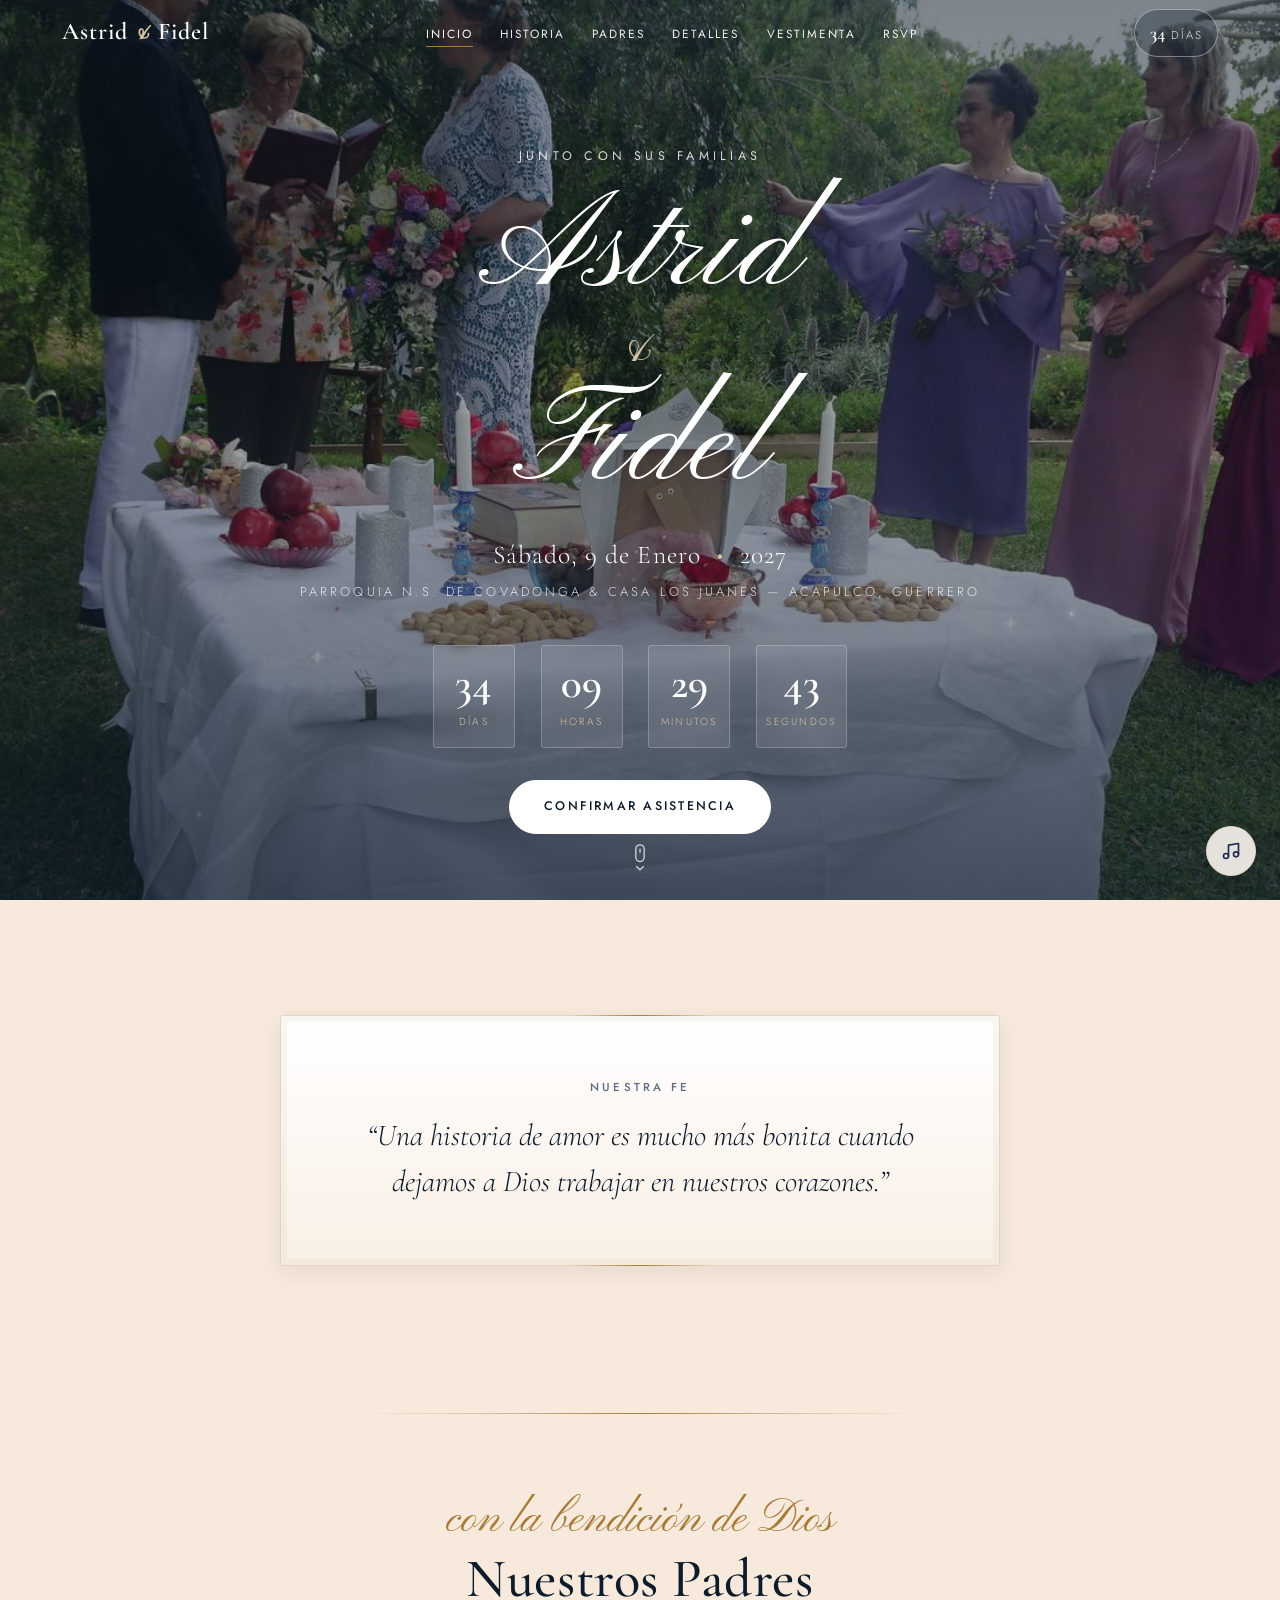
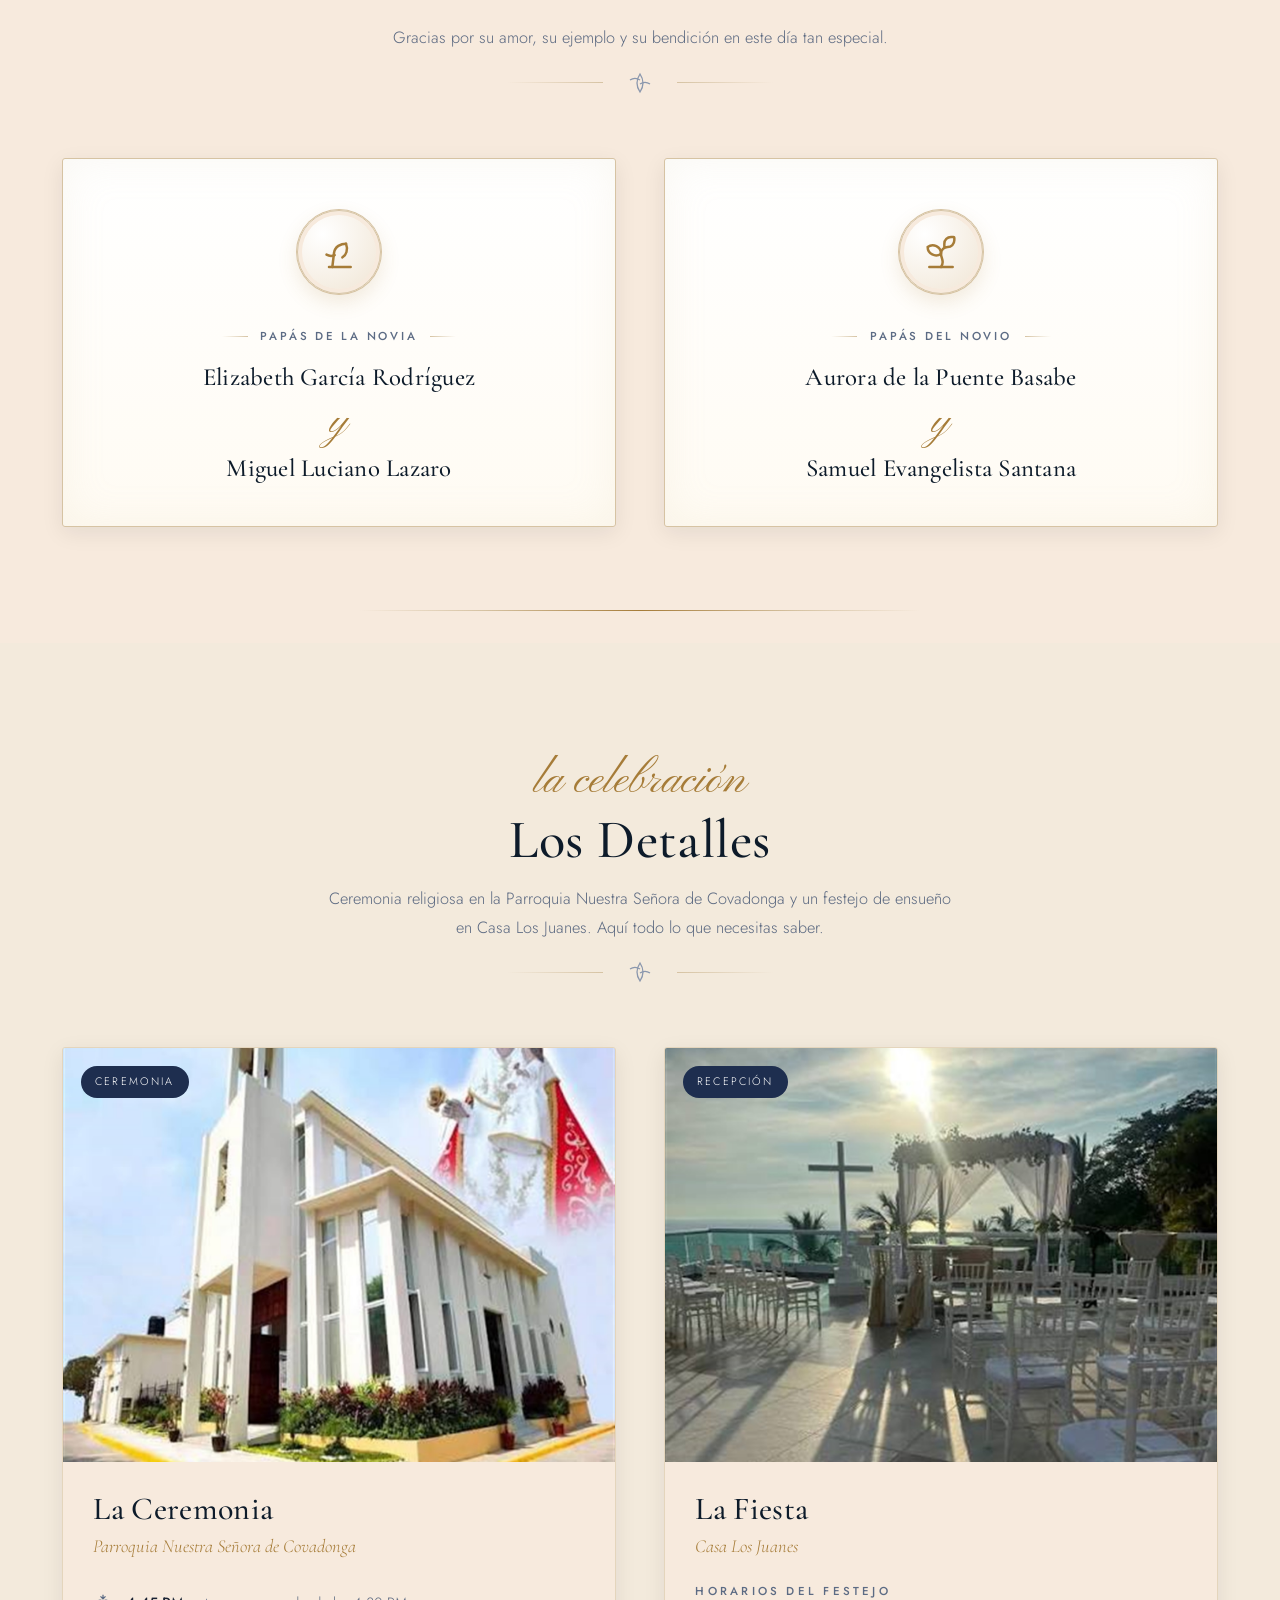
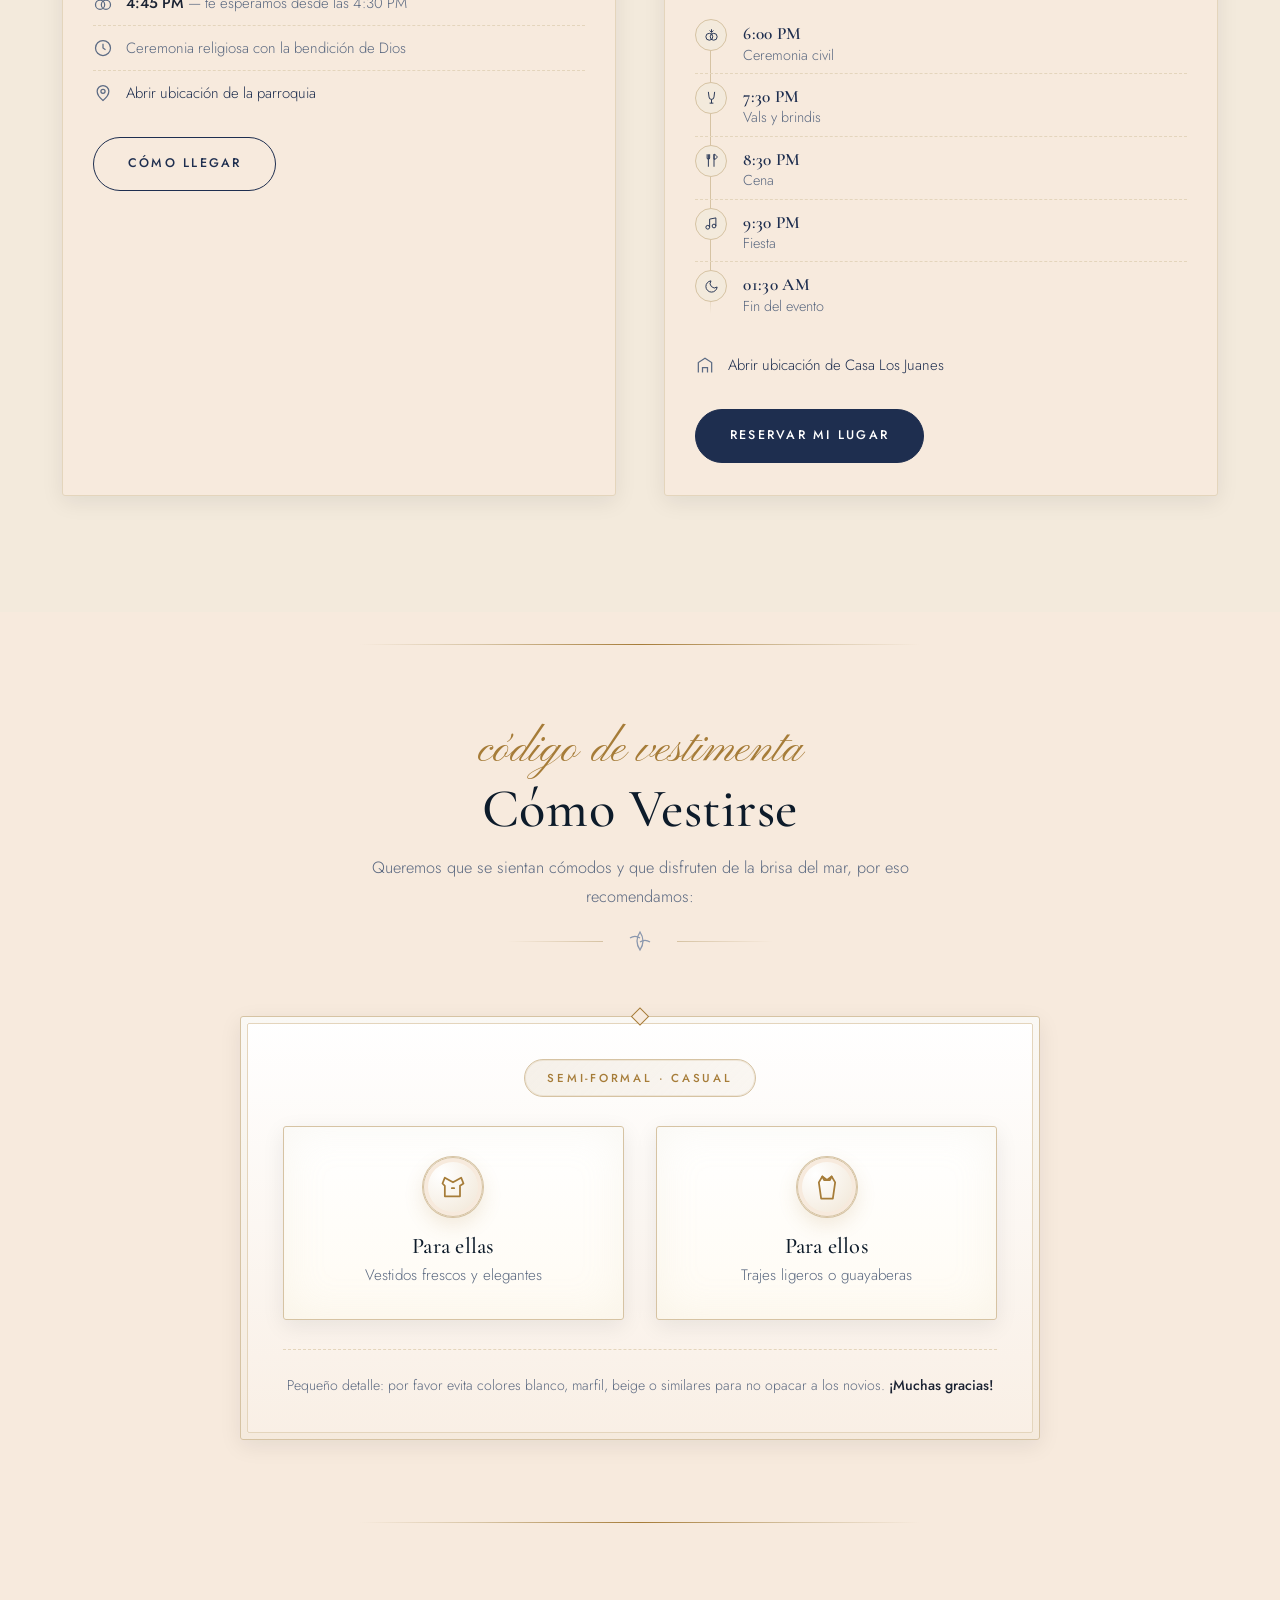
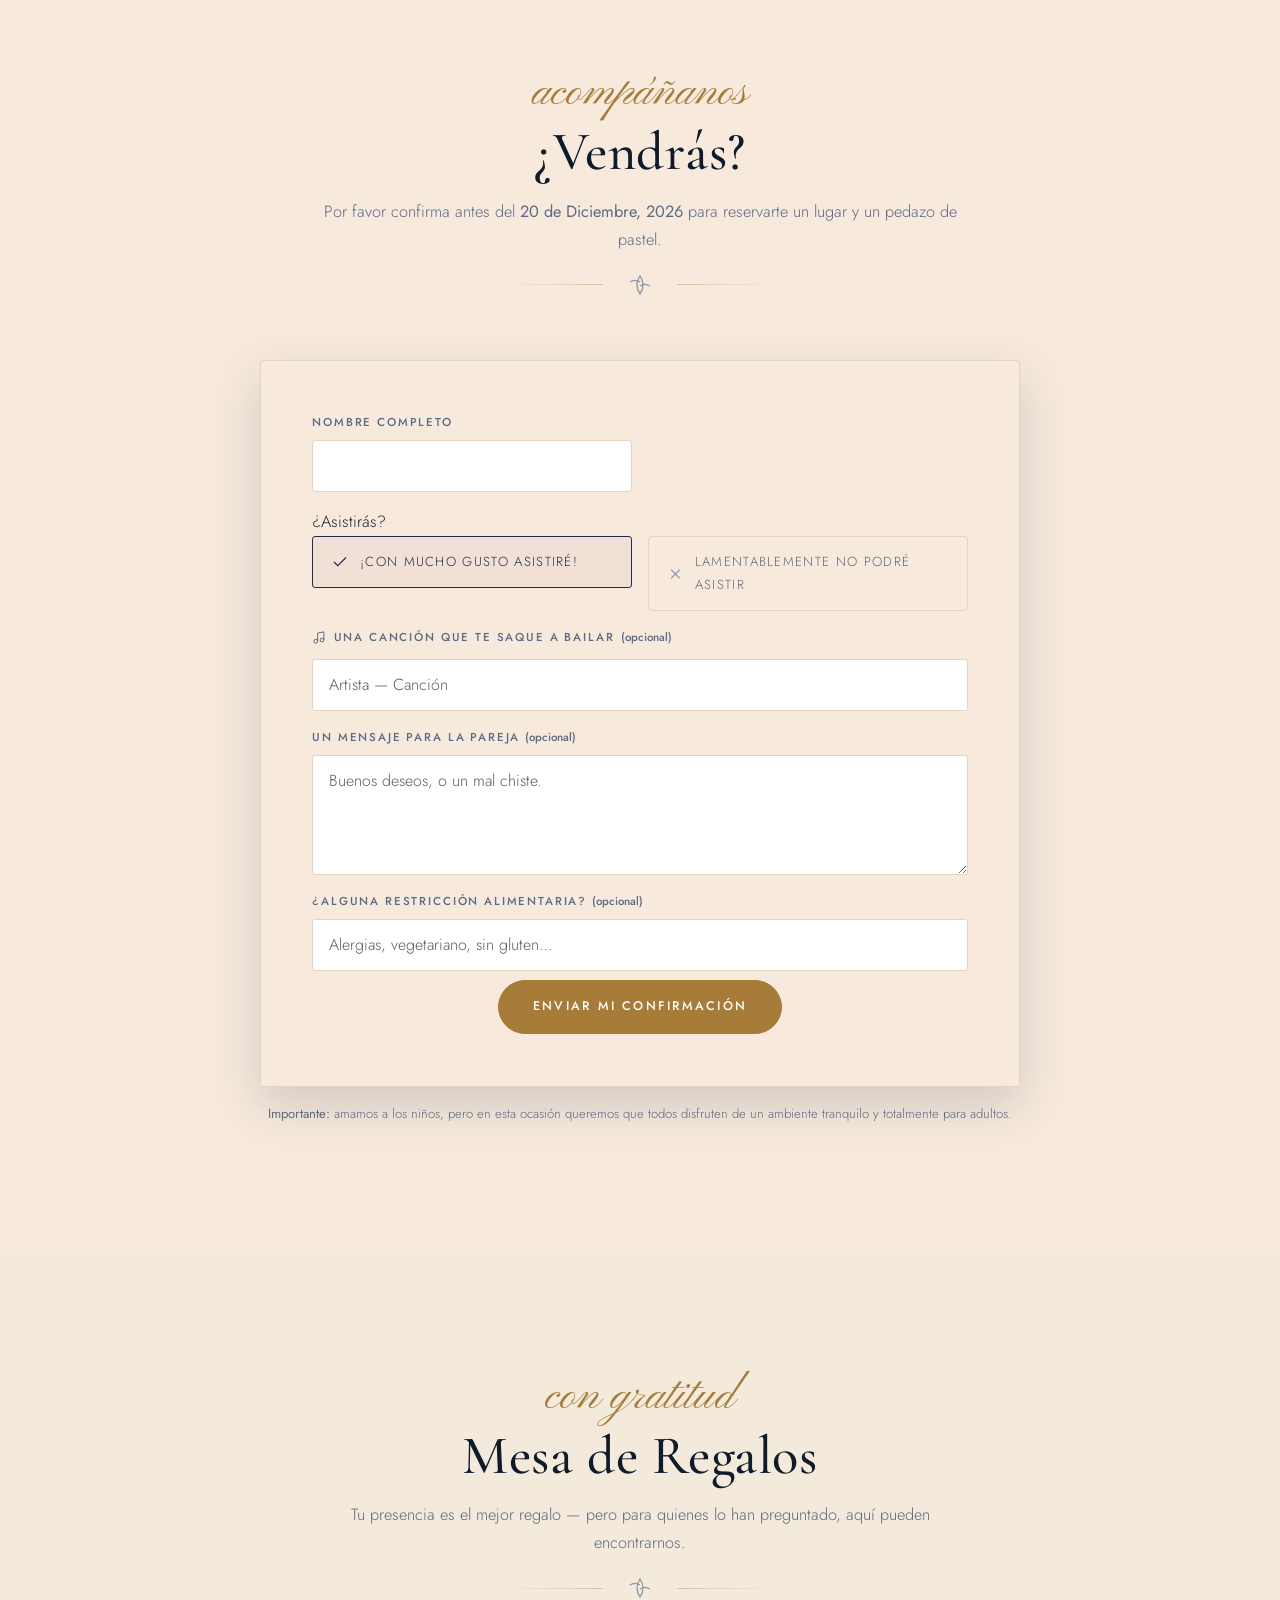
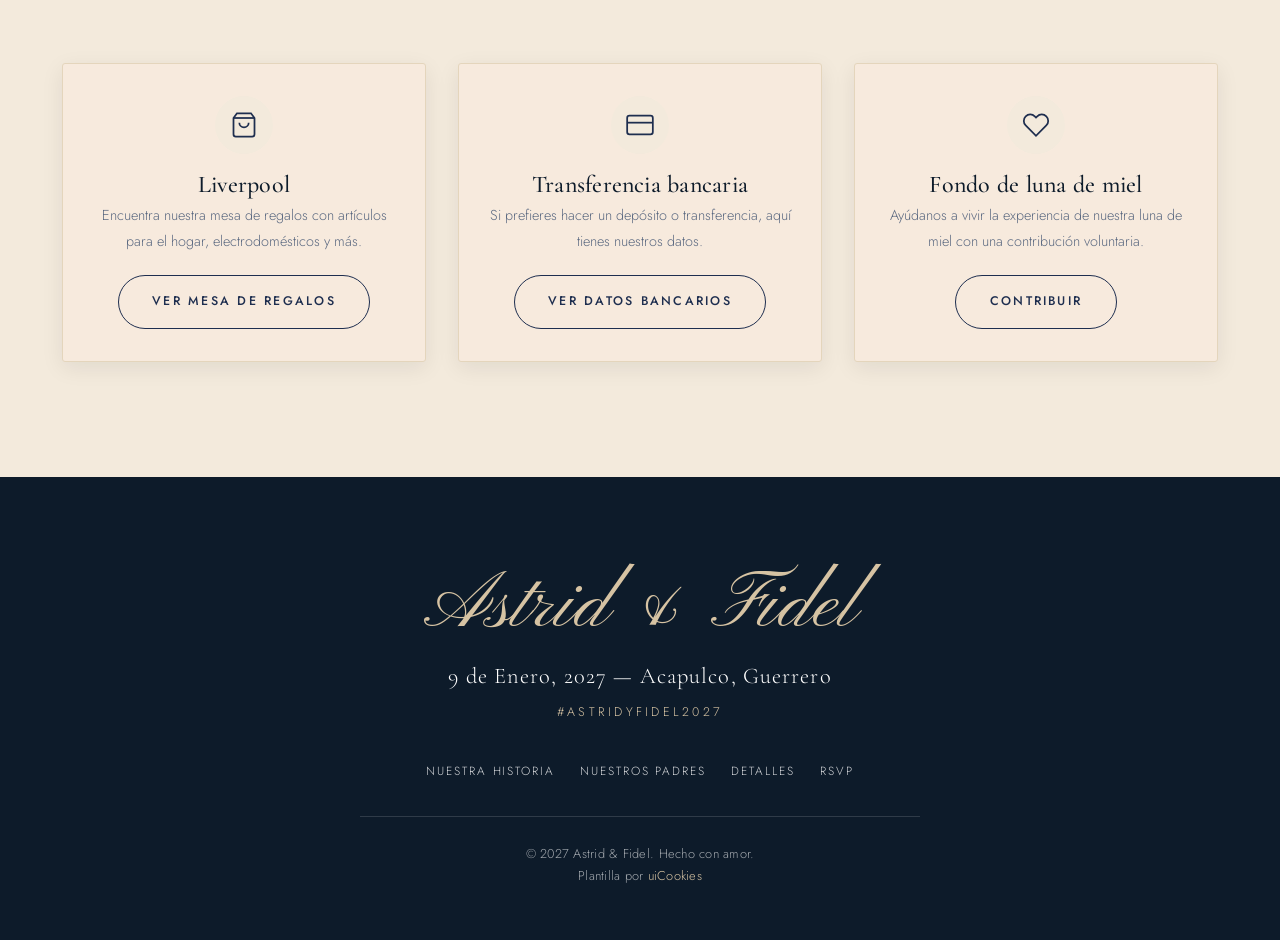
==== commit b1adc698: "fix(rsvp): la asistencia viaja como "Si" y "No" de forma consistente El radio habia quedado desparej" ====
--- a/invitacion.html
+++ b/invitacion.html
@@ -654,7 +654,7 @@
                       </label>
                     </div>
                     <div class="attend-opt">
-                      <input type="radio" id="attend-no" name="attending" value="no">
+                      <input type="radio" id="attend-no" name="attending" value="No">
                       <label for="attend-no">
                         <svg viewBox="0 0 24 24" fill="none" stroke="currentColor" stroke-width="1.6" aria-hidden="true"><path d="M18 6 6 18M6 6l12 12"/></svg>
                         Lamentablemente no podré asistir
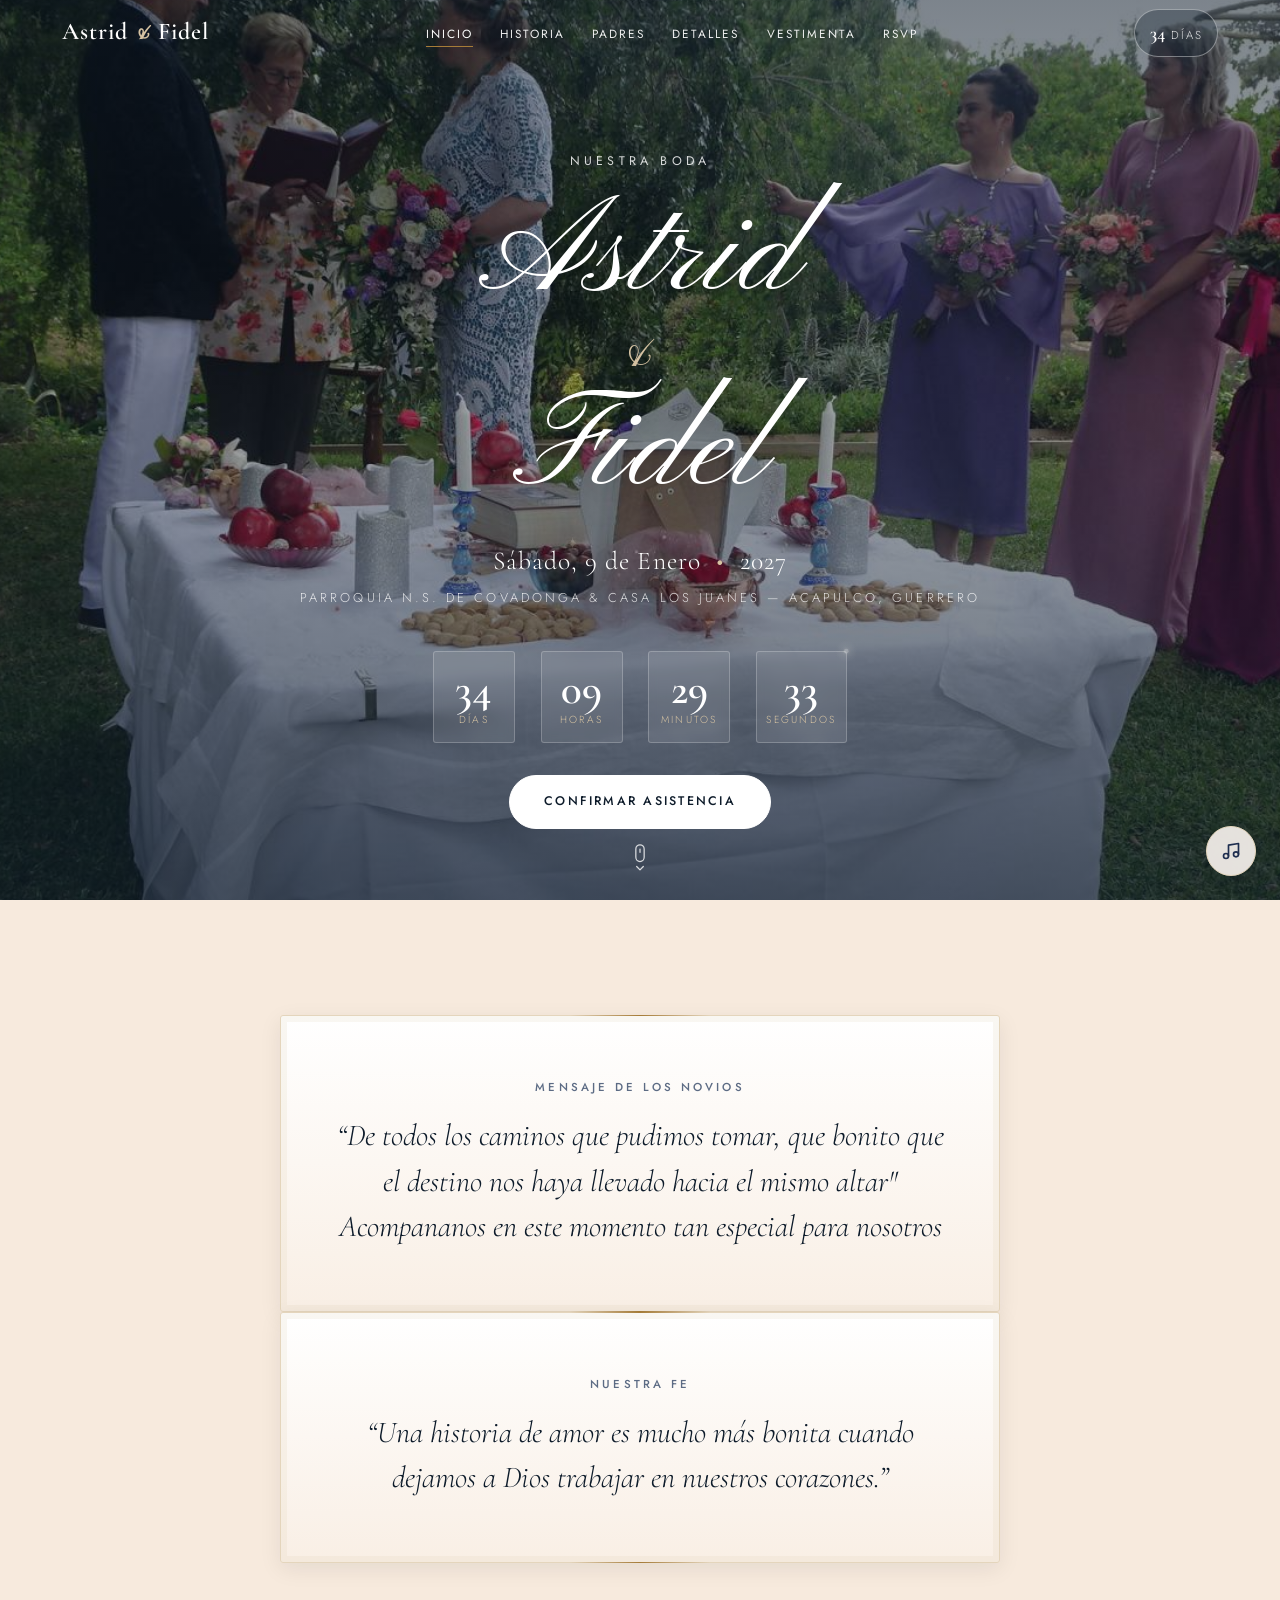
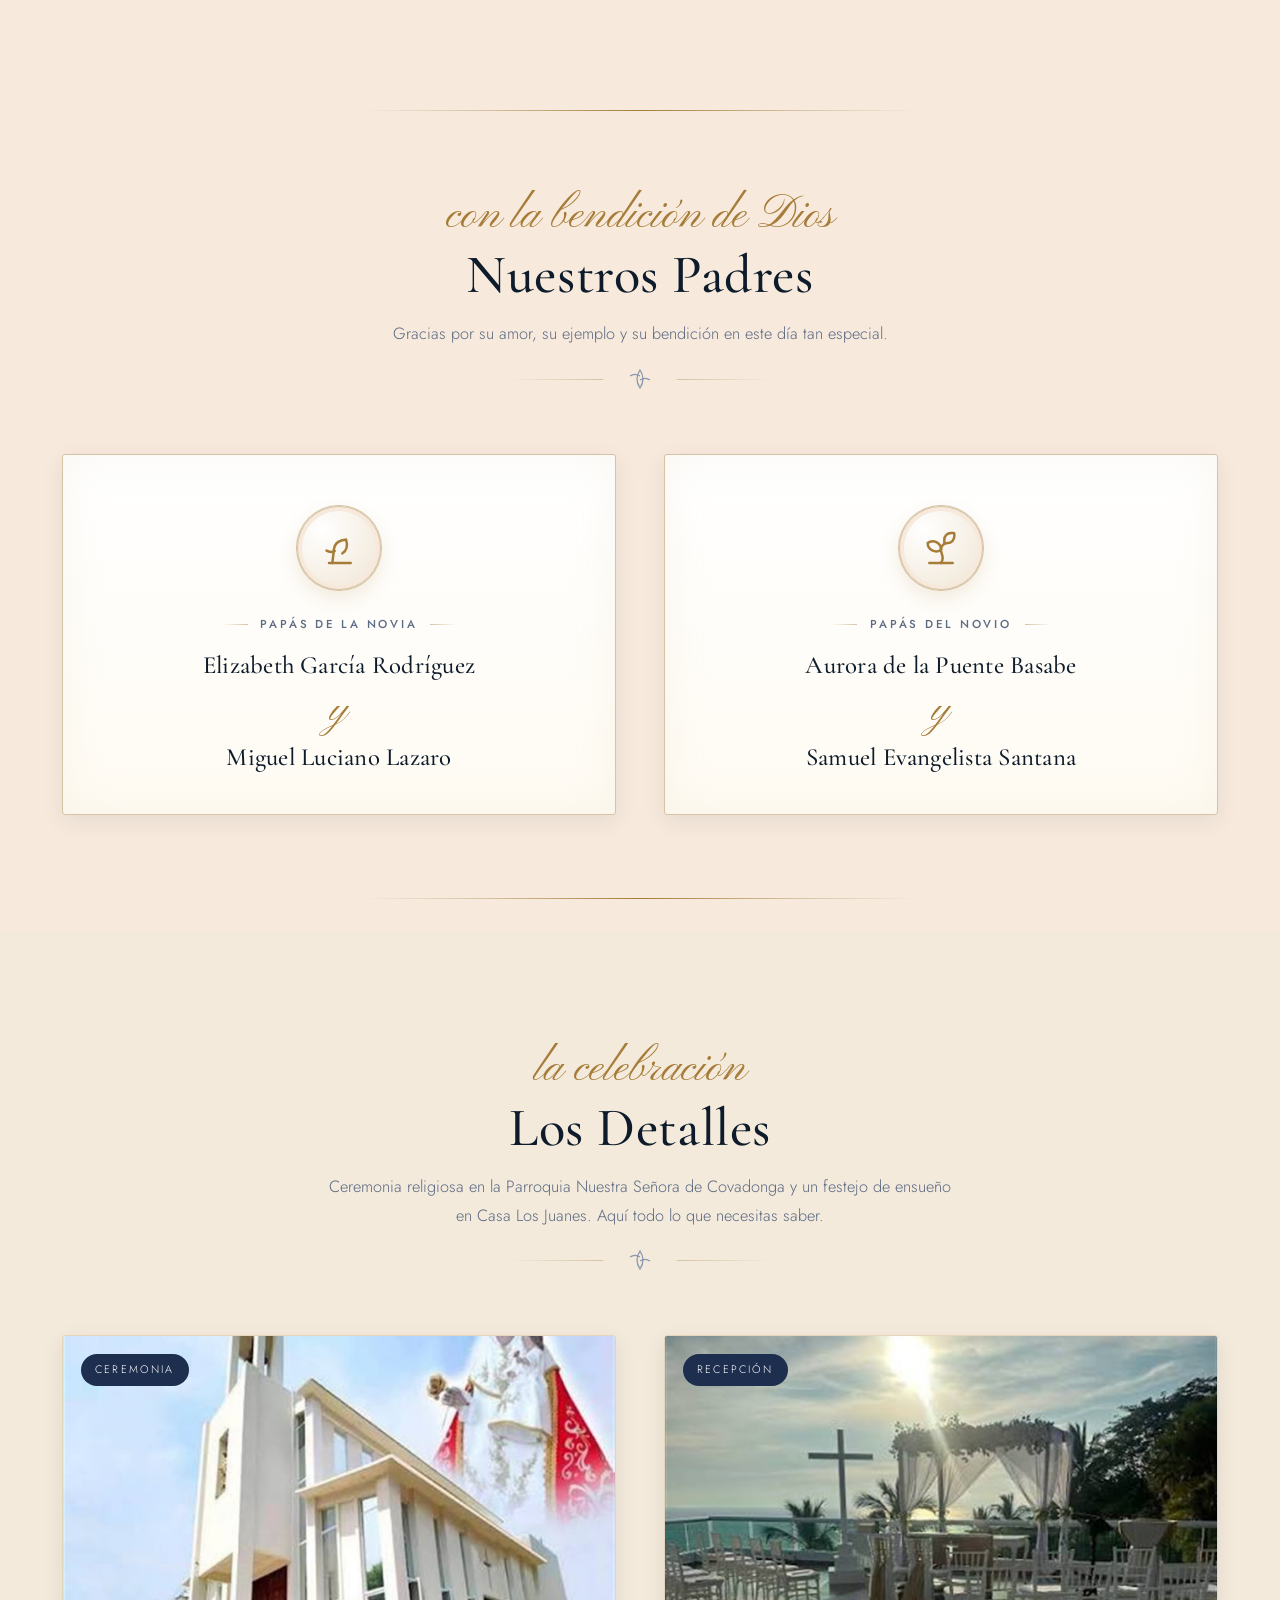
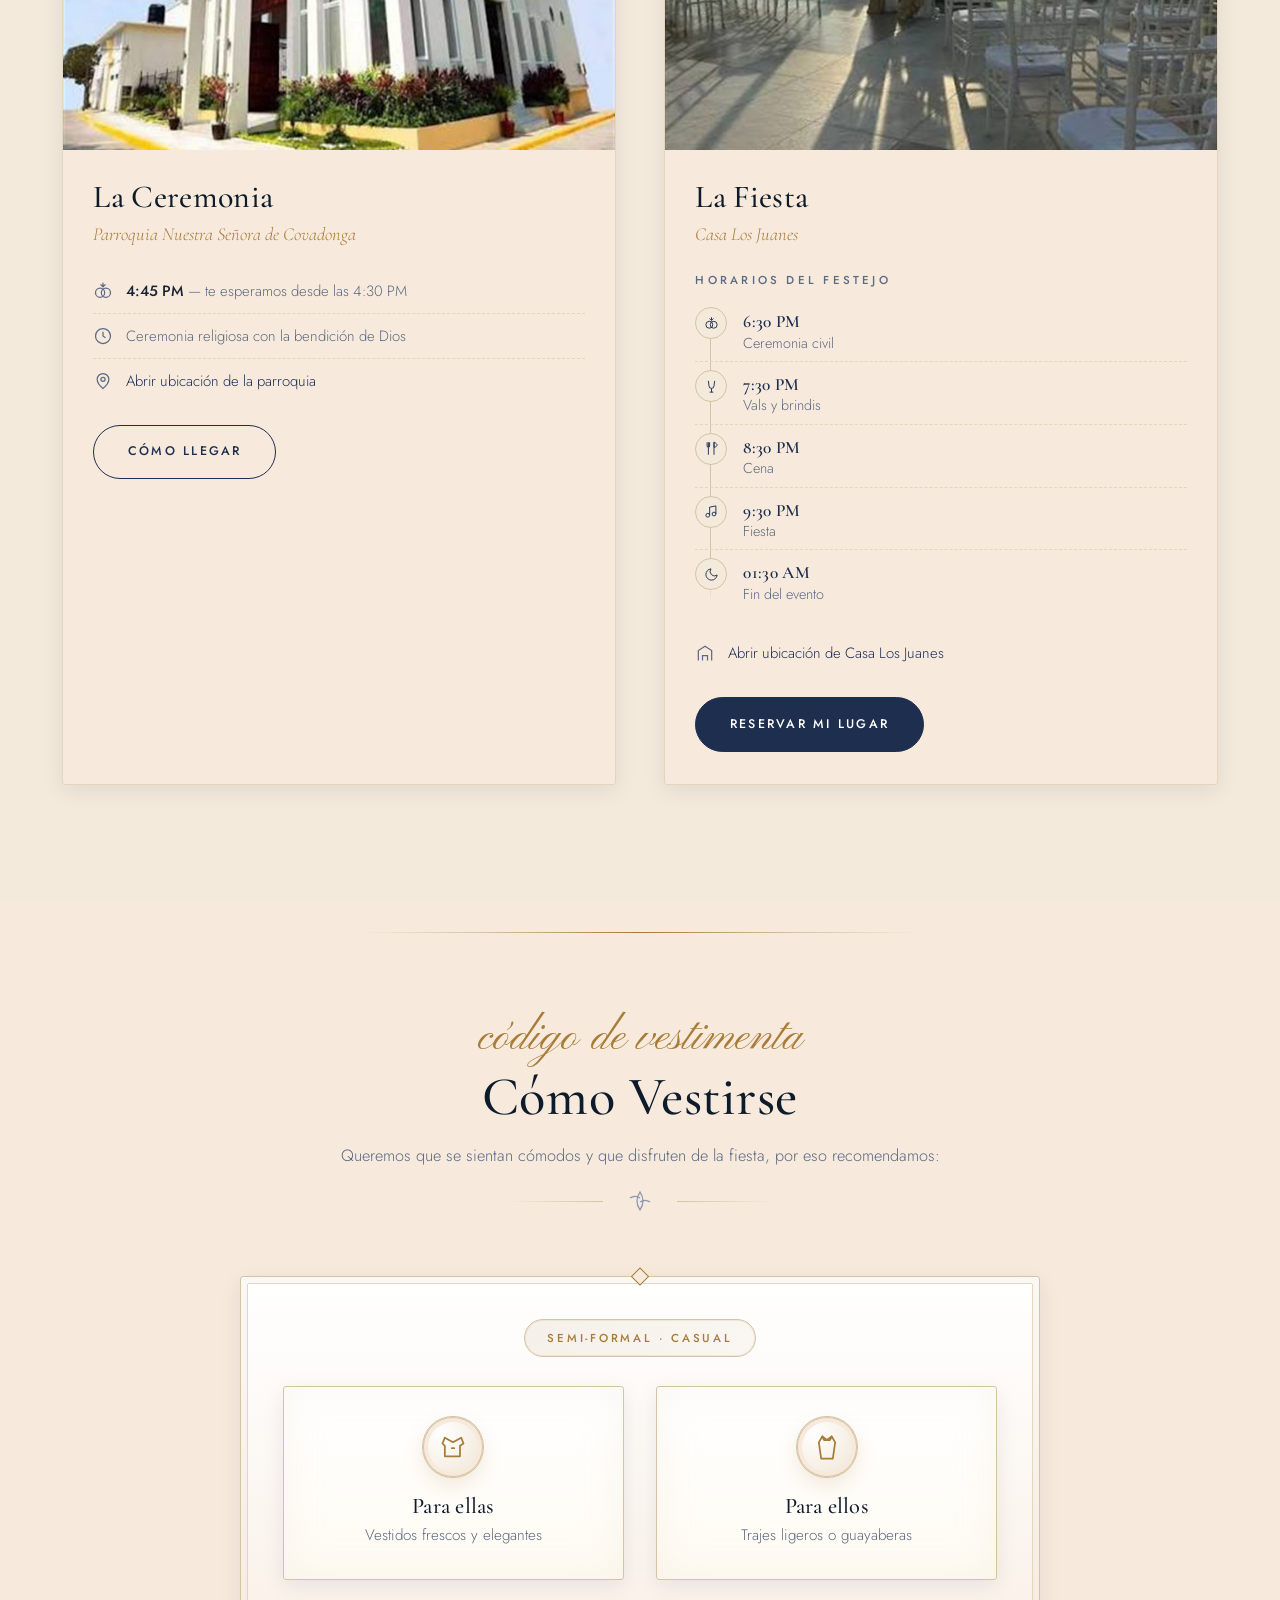
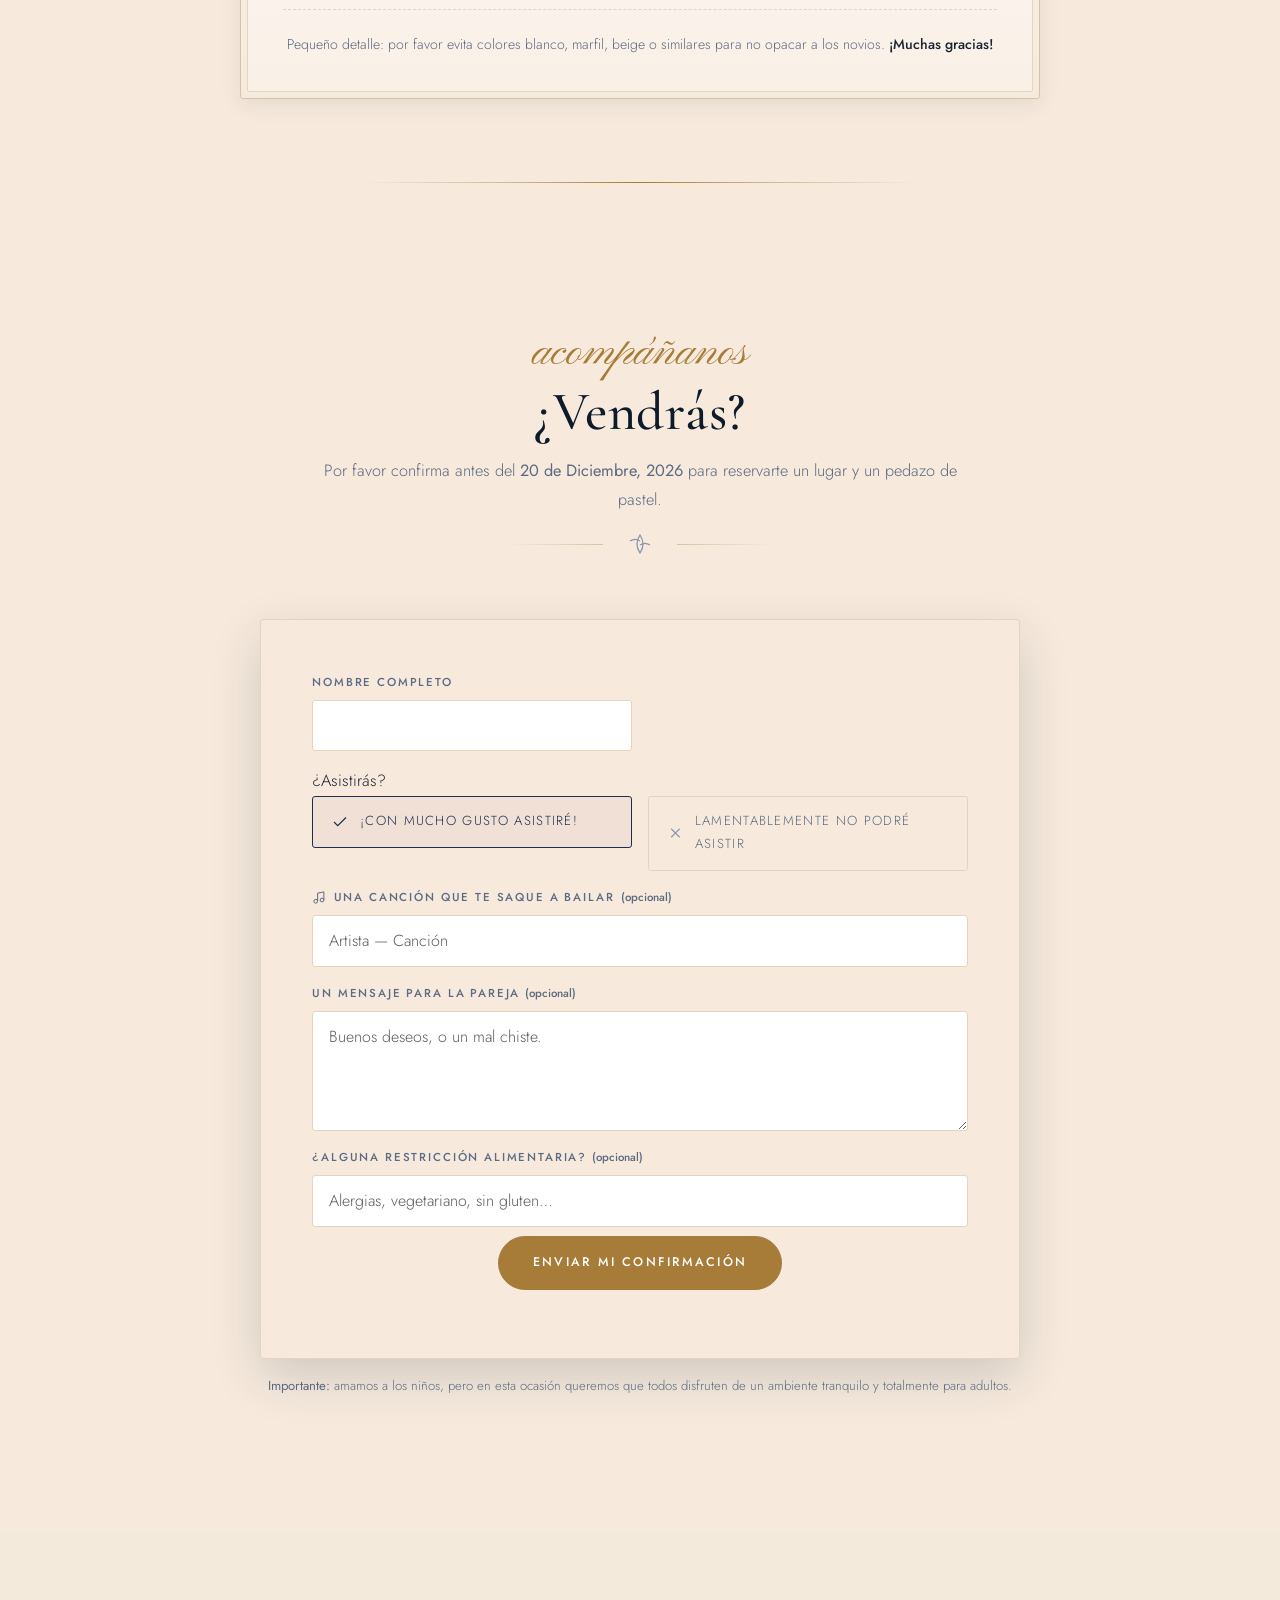
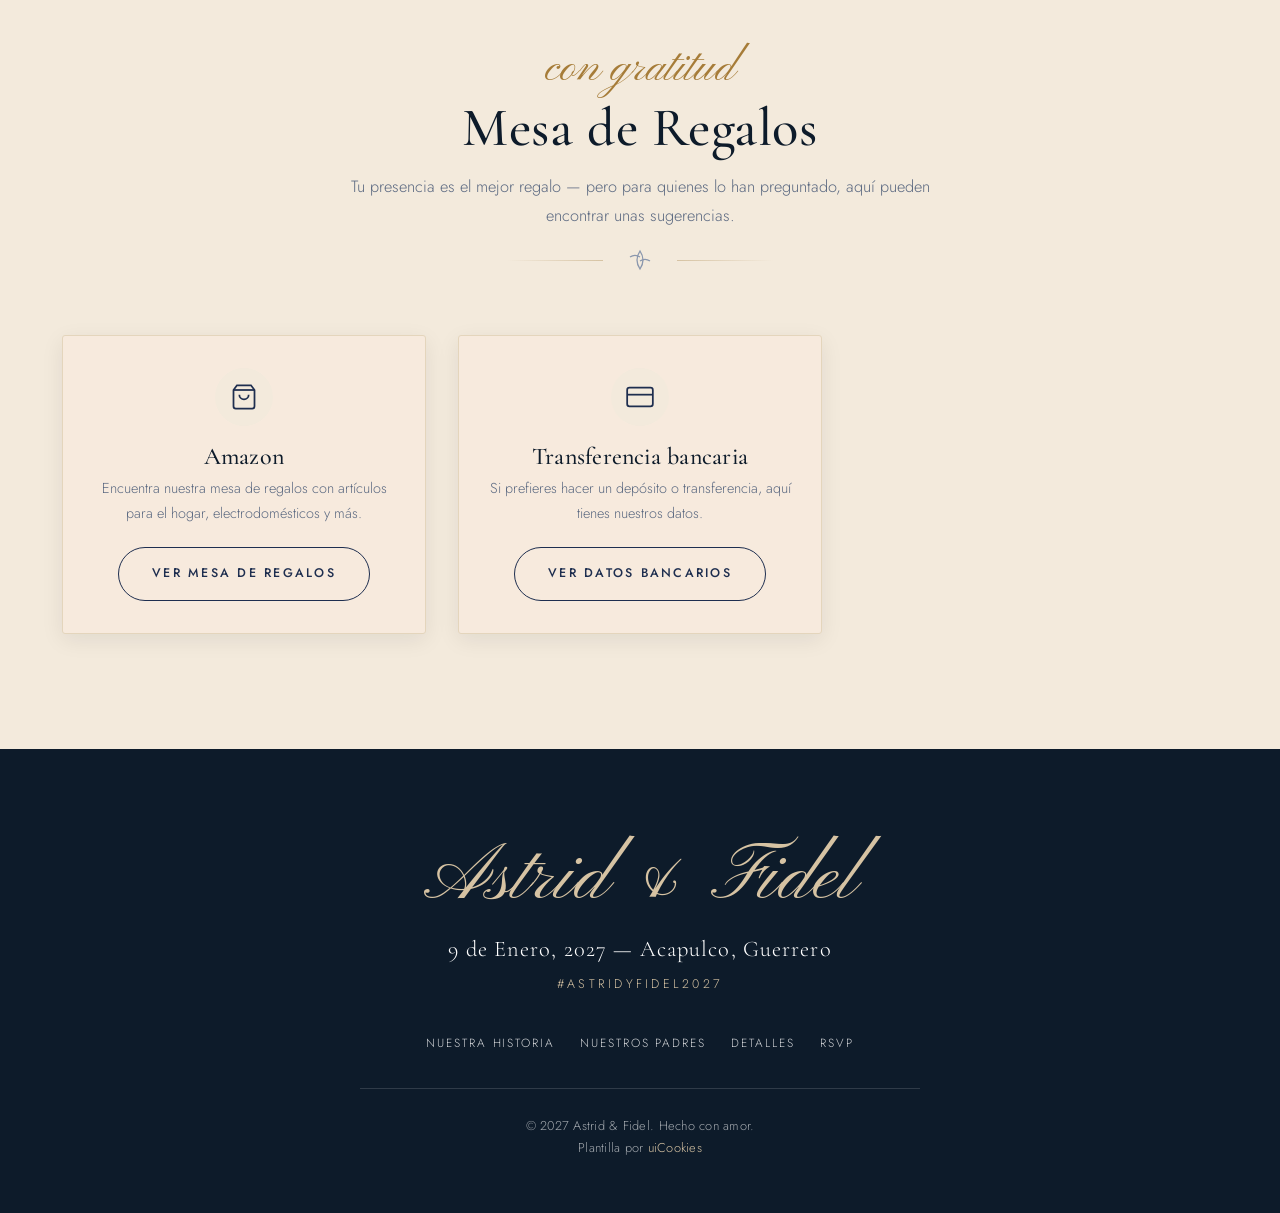
==== commit c113dc30: "fix: reordenar padres antes de mensajes y ajustar espaciado" ====
--- a/invitacion.html
+++ b/invitacion.html
@@ -1,6 +1,4 @@
-<!DOCTYPE html>
-<html lang="es">
-<head>
+﻿<html lang="es"><head>
   <meta charset="utf-8">
   <meta name="viewport" content="width=device-width, initial-scale=1">
   <title>Astrid &amp; Fidel — 9 de Enero, 2027 | Invitación de Boda</title>
@@ -13,8 +11,8 @@
   <meta property="og:image" content="img/hero.jpg">
 
   <link rel="preconnect" href="https://fonts.googleapis.com">
-  <link rel="preconnect" href="https://fonts.gstatic.com" crossorigin>
-  <link href="https://fonts.googleapis.com/css2?family=Cormorant+Garamond:ital,wght@0,400;0,500;0,600;1,400;1,500&family=Jost:wght@300;400;500&family=Pinyon+Script&display=swap" rel="stylesheet">
+  <link rel="preconnect" href="https://fonts.gstatic.com" crossorigin="">
+  <link href="https://fonts.googleapis.com/css2?family=Cormorant+Garamond:ital,wght@0,400;0,500;0,600;1,400;1,500&amp;family=Jost:wght@300;400;500&amp;family=Pinyon+Script&amp;display=swap" rel="stylesheet">
 
   <link rel="stylesheet" href="css/vendor/bootstrap.min.css">
   <!-- El ?v= cambia cuando cambia el archivo, para que el navegador no sirva una
@@ -74,7 +72,7 @@
 
   <!-- Polvo de hadas: se dispara a mitad del velo, cuando la invitación ya asoma
        (ver el script de abajo). Lienzo propio, por encima del velo. -->
-  <canvas id="fairyDustCanvas" aria-hidden="true"></canvas>
+  <canvas id="fairyDustCanvas" aria-hidden="true" width="1920" height="963"></canvas>
 
   <script>
     // Polvo de hadas de la entrada.
@@ -286,24 +284,24 @@
       <nav aria-label="Primary">
         <ul class="nav-menu" id="navMenu">
           <li><a href="#home" class="active">Inicio</a></li>
-          <li><a href="#story">Historia</a></li>
-          <li><a href="#padres">Padres</a></li>
-          <li><a href="#details">Detalles</a></li>
-          <li><a href="#dress-code">Vestimenta</a></li>
-          <li hidden><a href="#gallery">Galería</a></li>
-          <li hidden><a href="#party">Grupo</a></li>
-<li hidden><a href="#travel">Viaje</a></li>
-          <li><a href="#rsvp">RSVP</a></li>
+          <li><a href="#story" class="">Historia</a></li>
+          <li><a href="#padres" class="">Padres</a></li>
+          <li><a href="#details" class="">Detalles</a></li>
+          <li><a href="#dress-code" class="">Vestimenta</a></li>
+          <li hidden=""><a href="#gallery">Galería</a></li>
+          <li hidden=""><a href="#party">Grupo</a></li>
+<li hidden=""><a href="#travel">Viaje</a></li>
+          <li><a href="#rsvp" class="">RSVP</a></li>
         </ul>
       </nav>
 
       <div class="nav-actions">
-        <span class="count-chip" aria-hidden="true"><b id="chipDays">--</b> días</span>
+        <span class="count-chip" aria-hidden="true"><b id="chipDays">73</b> días</span>
         <button class="nav-toggle" id="navToggle" aria-label="Abrir menú" aria-expanded="false" aria-controls="navMenu"><span></span></button>
       </div>
     </div>
   </header>
-  <div class="nav-backdrop" id="navBackdrop" hidden></div>
+  <div class="nav-backdrop" id="navBackdrop" hidden=""></div>
 
   <main id="main">
 
@@ -311,63 +309,71 @@
     <section class="hero" id="home" aria-label="Astrid and Fidel are getting married">
       <div class="hero__bg" role="img" aria-label="Foto de portada de boda"></div>
       <div class="hero__inner">
-        <p class="hero__pre">Junto con sus familias</p>
+        <p class="hero__pre">Nuestra Boda</p>
         <h1 class="hero__names">Astrid<span class="amp">&amp;</span>Fidel</h1>
-        <p class="hero__meta">Sábado, 9 de Enero <span>&bull;</span> 2027</p>
-        <p class="hero__venue">Parroquia N.S. de Covadonga &amp; Casa Los Juanes &mdash; Acapulco, Guerrero</p>
+        <p class="hero__meta">Sábado, 9 de Enero <span>•</span> 2027</p>
+        <p class="hero__venue">Parroquia N.S. de Covadonga &amp; Casa Los Juanes — Acapulco, Guerrero</p>
 
         <div class="countdown" id="countdown" data-date="2027-01-09T16:45:00" aria-label="Countdown to the wedding">
-          <div class="count-cell"><b id="cd-days">--</b><span>Días</span></div>
-          <div class="count-cell"><b id="cd-hours">--</b><span>Horas</span></div>
-          <div class="count-cell"><b id="cd-mins">--</b><span>Minutos</span></div>
-          <div class="count-cell"><b id="cd-secs">--</b><span>Segundos</span></div>
+          <div class="count-cell"><b id="cd-days">73</b><span>Días</span></div>
+          <div class="count-cell"><b id="cd-hours">17</b><span>Horas</span></div>
+          <div class="count-cell"><b id="cd-mins">16</b><span>Minutos</span></div>
+          <div class="count-cell"><b id="cd-secs">16</b><span>Segundos</span></div>
         </div>
 
         <div class="hero__cta">
           <a href="#rsvp" class="btn-ec btn-ec--light btn-ec--pulse">Confirmar Asistencia</a>
           <!-- "Nuestra Historia" hidden on request: the story heading is gone from #story.
                Markup kept so it can be restored by removing the hidden attribute. -->
-          <a href="#story" class="btn-ec btn-ec--ghost" style="color:#fff;border-color:rgba(255,255,255,.6)" hidden>Nuestra Historia</a>
+          <a href="#story" class="btn-ec btn-ec--ghost" style="color:#fff;border-color:rgba(255,255,255,.6)" hidden="">Nuestra Historia</a>
         </div>
       </div>
       <a class="scroll-cue" href="#story" aria-label="Scroll to our story">
-        <svg viewBox="0 0 24 36" fill="none" stroke="currentColor" stroke-width="1.5" stroke-linecap="round" stroke-linejoin="round" aria-hidden="true"><rect x="7" y="1" width="10" height="20" rx="5"/><path d="M12 6v4"/><path d="M8 27l4 4 4-4"/></svg>
+        <svg viewBox="0 0 24 36" fill="none" stroke="currentColor" stroke-width="1.5" stroke-linecap="round" stroke-linejoin="round" aria-hidden="true"><rect x="7" y="1" width="10" height="20" rx="5"></rect><path d="M12 6v4"></path><path d="M8 27l4 4 4-4"></path></svg>
       </a>
     </section>
 
     <!-- ============================ OUR STORY ============================ -->
-    <section class="section" id="story">
-      <div class="container">
-
-        <div class="story-quote reveal">
+    
+
+<section class="section" id="story">
+      <div class="container">
+
+        <div class="story-quote reveal in">
+          <p class="overline story-quote-kicker">Mensaje de los novios</p>
+          <p class="story-quote-text">“De todos los caminos que pudimos tomar, que bonito que el destino nos haya llevado hacia el mismo altar" Acompananos en este momento tan especial para nosotros</p>
+        </div>
+      <div class="container">
+
+        <div class="story-quote reveal in">
           <p class="overline story-quote-kicker">Nuestra fe</p>
           <p class="story-quote-text">“Una historia de amor es mucho más bonita cuando dejamos a Dios trabajar en nuestros corazones.”</p>
         </div>
-      </div>
+      </div></div>
     </section>
 
     <!-- ============================ PARENTS ============================ -->
     <section class="section" id="padres" aria-labelledby="padres-title">
       <div class="container">
-        <div class="section-head reveal">
+        <div class="section-head reveal in">
           <span class="eyebrow">con la bendición de Dios</span>
           <h2 id="padres-title">Nuestros Padres</h2>
           <p>Gracias por su amor, su ejemplo y su bendición en este día tan especial.</p>
-          <div class="sprig" aria-hidden="true"><svg viewBox="0 0 46 22" fill="none" stroke="currentColor" stroke-width="1.3"><path d="M23 2c-4 6-4 12 0 18 4-6 4-12 0-18Z"/><path d="M23 8c-3-2-7-2-10 0M23 12c3-2 7-2 10 0"/></svg></div>
+          <div class="sprig" aria-hidden="true"><svg viewBox="0 0 46 22" fill="none" stroke="currentColor" stroke-width="1.3"><path d="M23 2c-4 6-4 12 0 18 4-6 4-12 0-18Z"></path><path d="M23 8c-3-2-7-2-10 0M23 12c3-2 7-2 10 0"></path></svg></div>
         </div>
 
         <div class="parents-grid">
-          <article class="parents-card reveal">
+          <article class="parents-card reveal in">
             <span class="parents-ico">
-              <svg viewBox="0 0 24 24" fill="none" stroke="currentColor" stroke-width="1.5" stroke-linecap="round" stroke-linejoin="round" aria-hidden="true"><path d="M6 21h13"/><path d="M8 21l1-8.4c.2-1.7.9-3.2 2.6-4.3 1.3-.8 3-1.3 4.6-1.3"/><path d="M16.2 7c.5 1.3.9 3 .3 5-.4 1.5-1.3 2.6-2.5 3.2"/><path d="M4.5 13.6c1.4.8 3.2 1 4.9.3"/></svg>
+              <svg viewBox="0 0 24 24" fill="none" stroke="currentColor" stroke-width="1.5" stroke-linecap="round" stroke-linejoin="round" aria-hidden="true"><path d="M6 21h13"></path><path d="M8 21l1-8.4c.2-1.7.9-3.2 2.6-4.3 1.3-.8 3-1.3 4.6-1.3"></path><path d="M16.2 7c.5 1.3.9 3 .3 5-.4 1.5-1.3 2.6-2.5 3.2"></path><path d="M4.5 13.6c1.4.8 3.2 1 4.9.3"></path></svg>
             </span>
             <p class="parents-role">Papás de la novia</p>
             <h3>Elizabeth García Rodríguez <span class="parents-and">y</span> Miguel Luciano Lazaro</h3>
           </article>
 
-          <article class="parents-card reveal">
+          <article class="parents-card reveal in">
             <span class="parents-ico">
-              <svg viewBox="0 0 24 24" fill="none" stroke="currentColor" stroke-width="1.5" stroke-linecap="round" stroke-linejoin="round" aria-hidden="true"><path d="M14 9.536V7a4 4 0 0 1 4-4h1.5a.5.5 0 0 1 .5.5V5a4 4 0 0 1-4 4 4 4 0 0 0-4 4c0 2 1 3 1 5a5 5 0 0 1-1 3"/><path d="M4 9a5 5 0 0 1 8 4 5 5 0 0 1-8-4"/><path d="M5 21h14"/></svg>
+              <svg viewBox="0 0 24 24" fill="none" stroke="currentColor" stroke-width="1.5" stroke-linecap="round" stroke-linejoin="round" aria-hidden="true"><path d="M14 9.536V7a4 4 0 0 1 4-4h1.5a.5.5 0 0 1 .5.5V5a4 4 0 0 1-4 4 4 4 0 0 0-4 4c0 2 1 3 1 5a5 5 0 0 1-1 3"></path><path d="M4 9a5 5 0 0 1 8 4 5 5 0 0 1-8-4"></path><path d="M5 21h14"></path></svg>
             </span>
             <p class="parents-role">Papás del novio</p>
             <h3>Aurora de la Puente Basabe <span class="parents-and">y</span> Samuel Evangelista Santana</h3>
@@ -379,15 +385,15 @@
     <!-- ============================ THE DETAILS ============================ -->
     <section class="section section--blush" id="details" aria-labelledby="details-title">
       <div class="container">
-        <div class="section-head reveal">
+        <div class="section-head reveal in">
           <span class="eyebrow">la celebración</span>
           <h2 id="details-title">Los Detalles</h2>
           <p>Ceremonia religiosa en la Parroquia Nuestra Señora de Covadonga y un festejo de ensueño en Casa Los Juanes. Aquí todo lo que necesitas saber.</p>
-          <div class="sprig" aria-hidden="true"><svg viewBox="0 0 46 22" fill="none" stroke="currentColor" stroke-width="1.3"><path d="M23 2c-4 6-4 12 0 18 4-6 4-12 0-18Z"/><path d="M23 8c-3-2-7-2-10 0M23 12c3-2 7-2 10 0"/></svg></div>
+          <div class="sprig" aria-hidden="true"><svg viewBox="0 0 46 22" fill="none" stroke="currentColor" stroke-width="1.3"><path d="M23 2c-4 6-4 12 0 18 4-6 4-12 0-18Z"></path><path d="M23 8c-3-2-7-2-10 0M23 12c3-2 7-2 10 0"></path></svg></div>
         </div>
 
         <div class="detail-grid">
-          <article class="detail-card reveal">
+          <article class="detail-card reveal in">
             <div class="detail-frame">
               <img src="img/lugarBoda/iglesia-img-hd.jpg" alt="Foto de la parroquia" loading="lazy">
               <span class="tag">Ceremonia</span>
@@ -397,15 +403,15 @@
               <p class="place">Parroquia Nuestra Señora de Covadonga</p>
               <ul class="detail-list">
                 <li>
-                  <svg viewBox="0 0 24 24" fill="none" stroke="currentColor" stroke-width="1.5" aria-hidden="true"><circle cx="8.5" cy="14" r="5.5"/><circle cx="15.5" cy="14" r="5.5"/><path d="M9 4l3 3 3-3M12 7V2"/></svg>
-                  <span><b>4:45 PM</b> &mdash; te esperamos desde las 4:30 PM</span>
+                  <svg viewBox="0 0 24 24" fill="none" stroke="currentColor" stroke-width="1.5" aria-hidden="true"><circle cx="8.5" cy="14" r="5.5"></circle><circle cx="15.5" cy="14" r="5.5"></circle><path d="M9 4l3 3 3-3M12 7V2"></path></svg>
+                  <span><b>4:45 PM</b> — te esperamos desde las 4:30 PM</span>
                 </li>
                 <li>
-                  <svg viewBox="0 0 24 24" fill="none" stroke="currentColor" stroke-width="1.5" aria-hidden="true"><circle cx="12" cy="12" r="9"/><path d="M12 7v5l3 2"/></svg>
+                  <svg viewBox="0 0 24 24" fill="none" stroke="currentColor" stroke-width="1.5" aria-hidden="true"><circle cx="12" cy="12" r="9"></circle><path d="M12 7v5l3 2"></path></svg>
                   <span>Ceremonia religiosa con la bendición de Dios</span>
                 </li>
                 <li>
-                  <svg viewBox="0 0 24 24" fill="none" stroke="currentColor" stroke-width="1.5" aria-hidden="true"><path d="M12 21s-7-5.6-7-11a7 7 0 0 1 14 0c0 5.4-7 11-7 11Z"/><circle cx="12" cy="10" r="2.5"/></svg>
+                  <svg viewBox="0 0 24 24" fill="none" stroke="currentColor" stroke-width="1.5" aria-hidden="true"><path d="M12 21s-7-5.6-7-11a7 7 0 0 1 14 0c0 5.4-7 11-7 11Z"></path><circle cx="12" cy="10" r="2.5"></circle></svg>
                   <span><a href="https://maps.app.goo.gl/dnGxC4YtKZa3KR3AA" target="_blank" rel="noopener">Abrir ubicación de la parroquia</a></span>
                 </li>
               </ul>
@@ -413,7 +419,7 @@
             </div>
           </article>
 
-          <article class="detail-card reveal">
+          <article class="detail-card reveal in">
             <div class="detail-frame">
               <img src="img/lugarBoda/fiesta-img-hd.jpg" alt="Foto de la recepción" loading="lazy">
               <span class="tag">Recepción</span>
@@ -425,39 +431,39 @@
               <ol class="itinerary">
                 <li class="it-item">
                   <span class="it-icon">
-                    <svg viewBox="0 0 24 24" fill="none" stroke="currentColor" stroke-width="1.5" aria-hidden="true"><circle cx="8.5" cy="14" r="5.5"/><circle cx="15.5" cy="14" r="5.5"/><path d="M9 4l3 3 3-3M12 7V2"/></svg>
+                    <svg viewBox="0 0 24 24" fill="none" stroke="currentColor" stroke-width="1.5" aria-hidden="true"><circle cx="8.5" cy="14" r="5.5"></circle><circle cx="15.5" cy="14" r="5.5"></circle><path d="M9 4l3 3 3-3M12 7V2"></path></svg>
                   </span>
-                  <span class="it-info"><b class="it-time">6:00 PM</b><span class="it-label">Ceremonia civil</span></span>
+                  <span class="it-info"><b class="it-time">6:30 PM</b><span class="it-label">Ceremonia civil</span></span>
                 </li>
                 <li class="it-item">
                   <span class="it-icon">
-                    <svg viewBox="0 0 24 24" fill="none" stroke="currentColor" stroke-width="1.5" aria-hidden="true"><path d="M7 3l1 8a4 4 0 0 0 8 0l1-8"/><path d="M12 15v6M9 21h6"/></svg>
+                    <svg viewBox="0 0 24 24" fill="none" stroke="currentColor" stroke-width="1.5" aria-hidden="true"><path d="M7 3l1 8a4 4 0 0 0 8 0l1-8"></path><path d="M12 15v6M9 21h6"></path></svg>
                   </span>
                   <span class="it-info"><b class="it-time">7:30 PM</b><span class="it-label">Vals y brindis</span></span>
                 </li>
                 <li class="it-item">
                   <span class="it-icon">
-                    <svg viewBox="0 0 24 24" fill="none" stroke="currentColor" stroke-width="1.5" aria-hidden="true"><path d="M7 2v8M5 2v6a2 2 0 0 0 4 0V2M7 10v12"/><path d="M16 2v20M16 10c3 0 5-2 5-4-2-3-4-4-5-4z"/></svg>
+                    <svg viewBox="0 0 24 24" fill="none" stroke="currentColor" stroke-width="1.5" aria-hidden="true"><path d="M7 2v8M5 2v6a2 2 0 0 0 4 0V2M7 10v12"></path><path d="M16 2v20M16 10c3 0 5-2 5-4-2-3-4-4-5-4z"></path></svg>
                   </span>
                   <span class="it-info"><b class="it-time">8:30 PM</b><span class="it-label">Cena</span></span>
                 </li>
                 <li class="it-item">
                   <span class="it-icon">
-                    <svg viewBox="0 0 24 24" fill="none" stroke="currentColor" stroke-width="1.5" aria-hidden="true"><path d="M9 18V5l10-2v13"/><circle cx="6" cy="18" r="3"/><circle cx="16" cy="16" r="3"/></svg>
+                    <svg viewBox="0 0 24 24" fill="none" stroke="currentColor" stroke-width="1.5" aria-hidden="true"><path d="M9 18V5l10-2v13"></path><circle cx="6" cy="18" r="3"></circle><circle cx="16" cy="16" r="3"></circle></svg>
                   </span>
                   <span class="it-info"><b class="it-time">9:30 PM</b><span class="it-label">Fiesta</span></span>
                 </li>
                 <li class="it-item">
                   <span class="it-icon">
-                    <svg viewBox="0 0 24 24" fill="none" stroke="currentColor" stroke-width="1.5" aria-hidden="true"><path d="M21 12.8A9 9 0 1 1 11.2 3a7 7 0 0 0 9.8 9.8z"/></svg>
+                    <svg viewBox="0 0 24 24" fill="none" stroke="currentColor" stroke-width="1.5" aria-hidden="true"><path d="M21 12.8A9 9 0 1 1 11.2 3a7 7 0 0 0 9.8 9.8z"></path></svg>
                   </span>
                   <span class="it-info"><b class="it-time">01:30 AM</b><span class="it-label">Fin del evento</span></span>
                 </li>
               </ol>
               <ul class="detail-list">
                 <li>
-                  <svg viewBox="0 0 24 24" fill="none" stroke="currentColor" stroke-width="1.5" aria-hidden="true"><path d="M4 21V9l8-5 8 5v12"/><path d="M9 21v-6h6v6"/></svg>
-                  <span><a href="https://maps.google.com/maps?q=16.830873489379883%2C-99.912841796875&z=17&hl=es" target="_blank" rel="noopener">Abrir ubicación de Casa Los Juanes</a></span>
+                  <svg viewBox="0 0 24 24" fill="none" stroke="currentColor" stroke-width="1.5" aria-hidden="true"><path d="M4 21V9l8-5 8 5v12"></path><path d="M9 21v-6h6v6"></path></svg>
+                  <span><a href="https://maps.google.com/maps?q=16.830873489379883%2C-99.912841796875&amp;z=17&amp;hl=es" target="_blank" rel="noopener">Abrir ubicación de Casa Los Juanes</a></span>
                 </li>
               </ul>
               <a href="#rsvp" class="btn-ec">Reservar mi lugar</a>
@@ -471,26 +477,26 @@
     <!-- ============================ DRESS CODE ============================ -->
     <section class="section" id="dress-code" aria-labelledby="dress-title">
       <div class="container">
-        <div class="section-head reveal">
+        <div class="section-head reveal in">
           <span class="eyebrow">código de vestimenta</span>
           <h2 id="dress-title">Cómo Vestirse</h2>
-          <p>Queremos que se sientan cómodos y que disfruten de la brisa del mar, por eso recomendamos:</p>
-          <div class="sprig" aria-hidden="true"><svg viewBox="0 0 46 22" fill="none" stroke="currentColor" stroke-width="1.3"><path d="M23 2c-4 6-4 12 0 18 4-6 4-12 0-18Z"/><path d="M23 8c-3-2-7-2-10 0M23 12c3-2 7-2 10 0"/></svg></div>
-        </div>
-
-        <div class="dress-wrap reveal">
+          <p>Queremos que se sientan cómodos y que disfruten de la fiesta, por eso recomendamos:</p>
+          <div class="sprig" aria-hidden="true"><svg viewBox="0 0 46 22" fill="none" stroke="currentColor" stroke-width="1.3"><path d="M23 2c-4 6-4 12 0 18 4-6 4-12 0-18Z"></path><path d="M23 8c-3-2-7-2-10 0M23 12c3-2 7-2 10 0"></path></svg></div>
+        </div>
+
+        <div class="dress-wrap reveal in">
           <span class="dress-badge">Semi-formal · Casual</span>
           <div class="dress-grid">
             <article class="dress-col">
               <span class="dress-ico">
-                <svg viewBox="0 0 24 24" fill="none" stroke="currentColor" stroke-width="1.5" stroke-linecap="round" stroke-linejoin="round" aria-hidden="true"><path d="M5 4l7 4 7-4 2 5-3 2v9H5v-9L3 9z"/><path d="M11 13h2"/></svg>
+                <svg viewBox="0 0 24 24" fill="none" stroke="currentColor" stroke-width="1.5" stroke-linecap="round" stroke-linejoin="round" aria-hidden="true"><path d="M5 4l7 4 7-4 2 5-3 2v9H5v-9L3 9z"></path><path d="M11 13h2"></path></svg>
               </span>
               <h3>Para ellas</h3>
               <p>Vestidos frescos y elegantes</p>
             </article>
             <article class="dress-col">
               <span class="dress-ico">
-                <svg viewBox="0 0 24 24" fill="none" stroke="currentColor" stroke-width="1.5" stroke-linecap="round" stroke-linejoin="round" aria-hidden="true"><path d="M8 3l4 3 4-3 3 5-2 14H7L5 8z"/><path d="M8 3l1.5 3h5L16 3"/></svg>
+                <svg viewBox="0 0 24 24" fill="none" stroke="currentColor" stroke-width="1.5" stroke-linecap="round" stroke-linejoin="round" aria-hidden="true"><path d="M8 3l4 3 4-3 3 5-2 14H7L5 8z"></path><path d="M8 3l1.5 3h5L16 3"></path></svg>
               </span>
               <h3>Para ellos</h3>
               <p>Trajes ligeros o guayaberas</p>
@@ -502,13 +508,13 @@
     </section>
 
     <!-- ============================ GALLERY ============================ -->
-    <section class="section" id="gallery" aria-labelledby="gallery-title" hidden>
+    <section class="section" id="gallery" aria-labelledby="gallery-title" hidden="">
       <div class="container">
         <div class="section-head reveal">
           <span class="eyebrow">momentos</span>
           <h2 id="gallery-title">Nuestros Momentos</h2>
           <p>Unas cuantas imágenes de nuestra historia juntos — y una pequeña preview de lo que será el gran día.</p>
-          <div class="sprig" aria-hidden="true"><svg viewBox="0 0 46 22" fill="none" stroke="currentColor" stroke-width="1.3"><path d="M23 2c-4 6-4 12 0 18 4-6 4-12 0-18Z"/><path d="M23 8c-3-2-7-2-10 0M23 12c3-2 7-2 10 0"/></svg></div>
+          <div class="sprig" aria-hidden="true"><svg viewBox="0 0 46 22" fill="none" stroke="currentColor" stroke-width="1.3"><path d="M23 2c-4 6-4 12 0 18 4-6 4-12 0-18Z"></path><path d="M23 8c-3-2-7-2-10 0M23 12c3-2 7-2 10 0"></path></svg></div>
         </div>
 
         <div class="gallery-grid reveal">
@@ -524,13 +530,13 @@
     </section>
 
     <!-- ============================ WEDDING PARTY ============================ -->
-    <section class="section section--blush" id="party" aria-labelledby="party-title" hidden>
+    <section class="section section--blush" id="party" aria-labelledby="party-title" hidden="">
       <div class="container">
         <div class="section-head reveal">
           <span class="eyebrow">a nuestro lado</span>
           <h2 id="party-title">Nuestro Grupo</h2>
           <p>Los amigos y familiares más queridos que nos acompañan en este día tan especial.</p>
-          <div class="sprig" aria-hidden="true"><svg viewBox="0 0 46 22" fill="none" stroke="currentColor" stroke-width="1.3"><path d="M23 2c-4 6-4 12 0 18 4-6 4-12 0-18Z"/><path d="M23 8c-3-2-7-2-10 0M23 12c3-2 7-2 10 0"/></svg></div>
+          <div class="sprig" aria-hidden="true"><svg viewBox="0 0 46 22" fill="none" stroke="currentColor" stroke-width="1.3"><path d="M23 2c-4 6-4 12 0 18 4-6 4-12 0-18Z"></path><path d="M23 8c-3-2-7-2-10 0M23 12c3-2 7-2 10 0"></path></svg></div>
         </div>
 
         <div class="party-grid">
@@ -583,7 +589,7 @@
          Acá NO se usa la clase .reveal a propósito: el observador de scroll
          corre cuando esta sección todavía está oculta, y el contenido podría
          quedarse con opacity:0. -->
-    <section class="section section--blush section-boletos" id="boletos" aria-labelledby="boletos-title" hidden>
+    <section class="section section--blush section-boletos" id="boletos" aria-labelledby="boletos-title" hidden="">
       <div class="container">
         <div class="section-head">
           <h2 id="boletos-title">Boletos Asignados</h2>
@@ -593,17 +599,16 @@
           <div class="boleto-icono" aria-hidden="true">
             <svg viewBox="0 0 128 72" fill="none" stroke="currentColor" stroke-width="1.2" stroke-linejoin="round">
               <!-- Cuerpo del boleto con los dos recortes del troquelado -->
-              <path d="M12 12 H85 Q90 22 95 12 H116 A6 6 0 0 1 122 18 V54 A6 6 0 0 1 116 60 H95 Q90 50 85 60 H12 A6 6 0 0 1 6 54 V18 A6 6 0 0 1 12 12 Z"/>
+              <path d="M12 12 H85 Q90 22 95 12 H116 A6 6 0 0 1 122 18 V54 A6 6 0 0 1 116 60 H95 Q90 50 85 60 H12 A6 6 0 0 1 6 54 V18 A6 6 0 0 1 12 12 Z"></path>
               <!-- Línea de corte del talón -->
-              <path d="M90 19 V53" stroke-dasharray="3 4" opacity=".55"/>
+              <path d="M90 19 V53" stroke-dasharray="3 4" opacity=".55"></path>
               <!-- Ramita -->
               <g transform="translate(17.4 22.8) scale(1.2)" opacity=".9">
-                <path d="M23 2c-4 6-4 12 0 18 4-6 4-12 0-18Z"/>
-                <path d="M23 8c-3-2-7-2-10 0M23 12c3-2 7-2 10 0"/>
+                <path d="M23 2c-4 6-4 12 0 18 4-6 4-12 0-18Z"></path>
+                <path d="M23 8c-3-2-7-2-10 0M23 12c3-2 7-2 10 0"></path>
               </g>
               <!-- Monograma en el talón -->
-              <text x="108.5" y="39" text-anchor="middle" fill="currentColor" stroke="none"
-                    font-family="Jost, Helvetica, Arial, sans-serif" font-size="8" letter-spacing=".5">A&amp;F</text>
+              <text x="108.5" y="39" text-anchor="middle" fill="currentColor" stroke="none" font-family="Jost, Helvetica, Arial, sans-serif" font-size="8" letter-spacing=".5">A&amp;F</text>
             </svg>
           </div>
 
@@ -611,7 +616,7 @@
           <p class="boleto-numero" id="boletosNumero"></p>
 
           <!-- Divisor del template (el mismo que usan las demás secciones). -->
-          <div class="sprig" aria-hidden="true"><svg viewBox="0 0 46 22" fill="none" stroke="currentColor" stroke-width="1.3"><path d="M23 2c-4 6-4 12 0 18 4-6 4-12 0-18Z"/><path d="M23 8c-3-2-7-2-10 0M23 12c3-2 7-2 10 0"/></svg></div>
+          <div class="sprig" aria-hidden="true"><svg viewBox="0 0 46 22" fill="none" stroke="currentColor" stroke-width="1.3"><path d="M23 2c-4 6-4 12 0 18 4-6 4-12 0-18Z"></path><path d="M23 8c-3-2-7-2-10 0M23 12c3-2 7-2 10 0"></path></svg></div>
         </div>
       </div>
     </section>
@@ -619,26 +624,26 @@
     <!-- ============================ RSVP ============================ -->
     <section class="section" id="rsvp" aria-labelledby="rsvp-title">
       <div class="container">
-        <div class="section-head reveal">
+        <div class="section-head reveal in">
           <span class="eyebrow">acompáñanos</span>
           <h2 id="rsvp-title">¿Vendrás?</h2>
           <p>Por favor confirma antes del <strong>20 de Diciembre, 2026</strong> para reservarte un lugar y un pedazo de pastel.</p>
-          <div class="sprig" aria-hidden="true"><svg viewBox="0 0 46 22" fill="none" stroke="currentColor" stroke-width="1.3"><path d="M23 2c-4 6-4 12 0 18 4-6 4-12 0-18Z"/><path d="M23 8c-3-2-7-2-10 0M23 12c3-2 7-2 10 0"/></svg></div>
-        </div>
-
-        <div class="rsvp-wrap reveal">
+          <div class="sprig" aria-hidden="true"><svg viewBox="0 0 46 22" fill="none" stroke="currentColor" stroke-width="1.3"><path d="M23 2c-4 6-4 12 0 18 4-6 4-12 0-18Z"></path><path d="M23 8c-3-2-7-2-10 0M23 12c3-2 7-2 10 0"></path></svg></div>
+        </div>
+
+        <div class="rsvp-wrap reveal in">
           <div class="rsvp-card">
             <!-- Línea de cupo: quedó OCULTA porque la sección "Boletos Asignados"
                  ya lo dice. Sigue en el HTML por si se quiere volver atrás
                  (ver initRsvp en js/main.js). -->
-            <p class="rsvp-cupo" id="rsvpCupo" hidden></p>
-            <form class="rsvp-form" id="rsvpForm" novalidate>
+            <p class="rsvp-cupo" id="rsvpCupo" hidden=""></p>
+            <form class="rsvp-form" id="rsvpForm" novalidate="">
               <div class="row g-3">
                 <div class="col-md-6">
                   <label class="fld-label" for="rsvp-name">Nombre completo</label>
-                  <input type="text" class="form-control" id="rsvp-name" name="name" autocomplete="name" required>
+                  <input type="text" class="form-control" id="rsvp-name" name="name" autocomplete="name" required="">
                 </div>
-                <div class="col-md-6" hidden>
+                <div class="col-md-6" hidden="">
                   <label class="fld-label" for="rsvp-email">Correo electrónico</label>
                   <input type="email" class="form-control" id="rsvp-email" name="email" autocomplete="email">
                 </div>
@@ -647,16 +652,16 @@
                   <span class="fld-label" id="attend-label">¿Asistirás?</span>
                   <div class="attend-group" role="radiogroup" aria-labelledby="attend-label">
                     <div class="attend-opt">
-                      <input type="radio" id="attend-yes" name="attending" value="Si" checked>
+                      <input type="radio" id="attend-yes" name="attending" value="Si" checked="">
                       <label for="attend-yes">
-                        <svg viewBox="0 0 24 24" fill="none" stroke="currentColor" stroke-width="1.6" aria-hidden="true"><path d="M20 6 9 17l-5-5"/></svg>
+                        <svg viewBox="0 0 24 24" fill="none" stroke="currentColor" stroke-width="1.6" aria-hidden="true"><path d="M20 6 9 17l-5-5"></path></svg>
                         ¡Con mucho gusto asistiré!
                       </label>
                     </div>
                     <div class="attend-opt">
                       <input type="radio" id="attend-no" name="attending" value="No">
                       <label for="attend-no">
-                        <svg viewBox="0 0 24 24" fill="none" stroke="currentColor" stroke-width="1.6" aria-hidden="true"><path d="M18 6 6 18M6 6l12 12"/></svg>
+                        <svg viewBox="0 0 24 24" fill="none" stroke="currentColor" stroke-width="1.6" aria-hidden="true"><path d="M18 6 6 18M6 6l12 12"></path></svg>
                         Lamentablemente no podré asistir
                       </label>
                     </div>
@@ -666,7 +671,7 @@
                 <div class="col-12">
                   <label class="fld-label" for="rsvp-song">
                     <span style="display:inline-flex;align-items:center;gap:.4rem">
-                      <svg viewBox="0 0 24 24" width="15" height="15" fill="none" stroke="currentColor" stroke-width="1.6" aria-hidden="true"><path d="M9 18V5l10-2v13"/><circle cx="6" cy="18" r="3"/><circle cx="16" cy="16" r="3"/></svg>
+                      <svg viewBox="0 0 24 24" width="15" height="15" fill="none" stroke="currentColor" stroke-width="1.6" aria-hidden="true"><path d="M9 18V5l10-2v13"></path><circle cx="6" cy="18" r="3"></circle><circle cx="16" cy="16" r="3"></circle></svg>
                       Una canción que te saque a bailar <span style="text-transform:none;letter-spacing:0;color:var(--muted)">(opcional)</span>
                     </span>
                   </label>
@@ -697,39 +702,34 @@
           </div>
         </div>
 
-        <p class="rsvp-note reveal"><strong>Importante:</strong> amamos a los niños, pero en esta ocasión queremos que todos disfruten de un ambiente tranquilo y totalmente para adultos.</p>
+        <p class="rsvp-note reveal in"><strong>Importante:</strong> amamos a los niños, pero en esta ocasión queremos que todos disfruten de un ambiente tranquilo y totalmente para adultos.</p>
       </div>
     </section>
 
     <!-- ============================ REGISTRY ============================ -->
     <section class="section section--blush" id="registry" aria-labelledby="registry-title">
       <div class="container">
-        <div class="section-head reveal">
+        <div class="section-head reveal in">
           <span class="eyebrow">con gratitud</span>
           <h2 id="registry-title">Mesa de Regalos</h2>
-          <p>Tu presencia es el mejor regalo — pero para quienes lo han preguntado, aquí pueden encontrarnos.</p>
-          <div class="sprig" aria-hidden="true"><svg viewBox="0 0 46 22" fill="none" stroke="currentColor" stroke-width="1.3"><path d="M23 2c-4 6-4 12 0 18 4-6 4-12 0-18Z"/><path d="M23 8c-3-2-7-2-10 0M23 12c3-2 7-2 10 0"/></svg></div>
+          <p>Tu presencia es el mejor regalo — pero para quienes lo han preguntado, aquí pueden encontrar unas sugerencias.</p>
+          <div class="sprig" aria-hidden="true"><svg viewBox="0 0 46 22" fill="none" stroke="currentColor" stroke-width="1.3"><path d="M23 2c-4 6-4 12 0 18 4-6 4-12 0-18Z"></path><path d="M23 8c-3-2-7-2-10 0M23 12c3-2 7-2 10 0"></path></svg></div>
         </div>
 
         <div class="registry-grid">
-          <article class="reg-card reveal">
-            <div class="reg-ico"><svg viewBox="0 0 24 24" fill="none" stroke="currentColor" stroke-width="1.5" aria-hidden="true"><path d="M6 2L3 6v14a2 2 0 002 2h14a2 2 0 002-2V6l-3-4z"/><line x1="3" y1="6" x2="21" y2="6"/><path d="M16 10a4 4 0 01-8 0"/></svg></div>
-            <h3>Liverpool</h3>
+          <article class="reg-card reveal in">
+            <div class="reg-ico"><svg viewBox="0 0 24 24" fill="none" stroke="currentColor" stroke-width="1.5" aria-hidden="true"><path d="M6 2L3 6v14a2 2 0 002 2h14a2 2 0 002-2V6l-3-4z"></path><line x1="3" y1="6" x2="21" y2="6"></line><path d="M16 10a4 4 0 01-8 0"></path></svg></div>
+            <h3>Amazon</h3>
             <p>Encuentra nuestra mesa de regalos con artículos para el hogar, electrodomésticos y más.</p>
-            <a href="https://www.liverpool.com.mx/mesa-de-regalos" class="btn-ec btn-ec--ghost" target="_blank" rel="noopener">Ver mesa de regalos</a>
-          </article>
-          <article class="reg-card reveal">
-            <div class="reg-ico"><svg viewBox="0 0 24 24" fill="none" stroke="currentColor" stroke-width="1.5" aria-hidden="true"><rect x="1" y="4" width="22" height="16" rx="2" ry="2"/><line x1="1" y1="10" x2="23" y2="10"/></svg></div>
+            <a href="https://www.amazon.com.mx/wedding/guest-view/3OA4F14CPG5AD" class="btn-ec btn-ec--ghost" target="_blank" rel="noopener">Ver mesa de regalos</a>
+          </article>
+          <article class="reg-card reveal in">
+            <div class="reg-ico"><svg viewBox="0 0 24 24" fill="none" stroke="currentColor" stroke-width="1.5" aria-hidden="true"><rect x="1" y="4" width="22" height="16" rx="2" ry="2"></rect><line x1="1" y1="10" x2="23" y2="10"></line></svg></div>
             <h3>Transferencia bancaria</h3>
             <p>Si prefieres hacer un depósito o transferencia, aquí tienes nuestros datos.</p>
             <button class="btn-ec btn-ec--ghost registry-bank-btn" data-bank="banco" data-account="1234567890" data-clabe="012345678901234567" data-name="Astrid López / Fidel Evangelista">Ver datos bancarios</button>
           </article>
-          <article class="reg-card reveal">
-            <div class="reg-ico"><svg viewBox="0 0 24 24" fill="none" stroke="currentColor" stroke-width="1.5" aria-hidden="true"><path d="M20.84 4.61a5.5 5.5 0 00-7.78 0L12 5.67l-1.06-1.06a5.5 5.5 0 00-7.78 7.78l1.06 1.06L12 21.23l7.78-7.78 1.06-1.06a5.5 5.5 0 000-7.78z"/></svg></div>
-            <h3>Fondo de luna de miel</h3>
-            <p>Ayúdanos a vivir la experiencia de nuestra luna de miel con una contribución voluntaria.</p>
-            <a href="https://www.paypal.com/paypalme/tu-usuario" class="btn-ec btn-ec--ghost" target="_blank" rel="noopener">Contribuir</a>
-          </article>
+          <!-- HIDDEN honeymoon 
         </div>
       </div>
     </section>
@@ -737,7 +737,7 @@
     <!-- ============================ BANK MODAL ============================ -->
     <div class="bank-modal" id="bankModal">
       <div class="bank-modal__card">
-        <button class="bank-modal__close" id="bankModalClose" aria-label="Cerrar">&times;</button>
+        <button class="bank-modal__close" id="bankModalClose" aria-label="Cerrar">×</button>
         <h3>Datos bancarios</h3>
         <div class="bank-modal__row">
           <span class="bank-modal__label">Titular</span>
@@ -760,13 +760,13 @@
     </div>
 
     <!-- ============================ TRAVEL & STAY ============================ -->
-    <section class="section" id="travel" aria-labelledby="travel-title" hidden>
+    <section class="section" id="travel" aria-labelledby="travel-title" hidden="">
       <div class="container">
         <div class="section-head reveal">
           <span class="eyebrow">cómo llegar</span>
           <h2 id="travel-title">Viaje y Hospedaje</h2>
           <p>Nuestra celebración se llevará a cabo en Acapulco, Guerrero. La ceremonia religiosa será en la Parroquia Nuestra Señora de Covadonga y el festejo en Casa Los Juanes.</p>
-          <div class="sprig" aria-hidden="true"><svg viewBox="0 0 46 22" fill="none" stroke="currentColor" stroke-width="1.3"><path d="M23 2c-4 6-4 12 0 18 4-6 4-12 0-18Z"/><path d="M23 8c-3-2-7-2-10 0M23 12c3-2 7-2 10 0"/></svg></div>
+          <div class="sprig" aria-hidden="true"><svg viewBox="0 0 46 22" fill="none" stroke="currentColor" stroke-width="1.3"><path d="M23 2c-4 6-4 12 0 18 4-6 4-12 0-18Z"></path><path d="M23 8c-3-2-7-2-10 0M23 12c3-2 7-2 10 0"></path></svg></div>
         </div>
 
         <div class="travel-grid">
@@ -776,7 +776,7 @@
               <p class="overline" style="color:var(--gold-soft)">El Lugar</p>
               <h3>Casa Los Juanes</h3>
               <p>La fiesta se llevará a cabo en Casa Los Juanes. Te compartimos la ubicación exacta del festejo.</p>
-              <a href="https://maps.google.com/maps?q=16.830873489379883%2C-99.912841796875&z=17&hl=es" class="btn-ec btn-ec--light" target="_blank" rel="noopener">Abrir en Maps</a>
+              <a href="https://maps.google.com/maps?q=16.830873489379883%2C-99.912841796875&amp;z=17&amp;hl=es" class="btn-ec btn-ec--light" target="_blank" rel="noopener">Abrir en Maps</a>
             </div>
           </div>
 
@@ -806,28 +806,28 @@
       </div>
     </section>
 
-  </main>
+  </div></div></section></main>
 
   <!-- ============================ FOOTER ============================ -->
   <footer class="site-footer">
     <div class="container">
       <p class="footer-monogram">Astrid &amp; Fidel</p>
-      <p class="footer-date">9 de Enero, 2027 &mdash; Acapulco, Guerrero</p>
+      <p class="footer-date">9 de Enero, 2027 — Acapulco, Guerrero</p>
       <p class="footer-hash">#AstridyFidel2027</p>
 
       <ul class="footer-nav">
         <li><a href="#story">Nuestra Historia</a></li>
         <li><a href="#padres">Nuestros Padres</a></li>
         <li><a href="#details">Detalles</a></li>
-        <li hidden><a href="#gallery">Galería</a></li>
-        <li hidden><a href="#party">Nuestro Grupo</a></li>
+        <li hidden=""><a href="#gallery">Galería</a></li>
+        <li hidden=""><a href="#party">Nuestro Grupo</a></li>
         <li><a href="#rsvp">RSVP</a></li>
-        <li hidden><a href="#travel">Viaje</a></li>
+        <li hidden=""><a href="#travel">Viaje</a></li>
       </ul>
 
       <div class="footer-rule"></div>
       <p class="footer-fine">
-        &copy; 2027 Astrid &amp; Fidel. Hecho con amor.<br>
+        © 2027 Astrid &amp; Fidel. Hecho con amor.<br>
         Plantilla por <a href="https://uicookies.com/">uiCookies</a>
       </p>
     </div>
@@ -836,21 +836,22 @@
   <!-- ============================ MUSIC ============================ -->
   <button class="music-toggle" id="musicToggle" aria-label="Activar música" aria-pressed="false">
     <svg class="music-ico" viewBox="0 0 24 24" fill="none" stroke="currentColor" stroke-width="2" stroke-linecap="round" stroke-linejoin="round">
-      <path d="M9 18V5l12-2v13"/>
-      <circle cx="6" cy="18" r="3"/>
-      <circle cx="18" cy="16" r="3"/>
+      <path d="M9 18V5l12-2v13"></path>
+      <circle cx="6" cy="18" r="3"></circle>
+      <circle cx="18" cy="16" r="3"></circle>
     </svg>
     <svg class="music-pause" viewBox="0 0 24 24" fill="currentColor" style="display:none">
-      <rect x="6" y="4" width="4" height="16" rx="1"/>
-      <rect x="14" y="4" width="4" height="16" rx="1"/>
+      <rect x="6" y="4" width="4" height="16" rx="1"></rect>
+      <rect x="14" y="4" width="4" height="16" rx="1"></rect>
     </svg>
   </button>
 
-  <audio id="weddingMusic" loop preload="auto">
+  <audio id="weddingMusic" loop="" preload="auto">
     <source src="audio/jonasblakewood-indie-rock-557623.mp3" type="audio/mpeg">
   </audio>
 
   <script src="js/vendor/bootstrap.bundle.min.js"></script>
   <script src="js/main.js?v=20261018"></script>
-</body>
-</html>
+
+
+<div aria-hidden="true"></div></body></html>
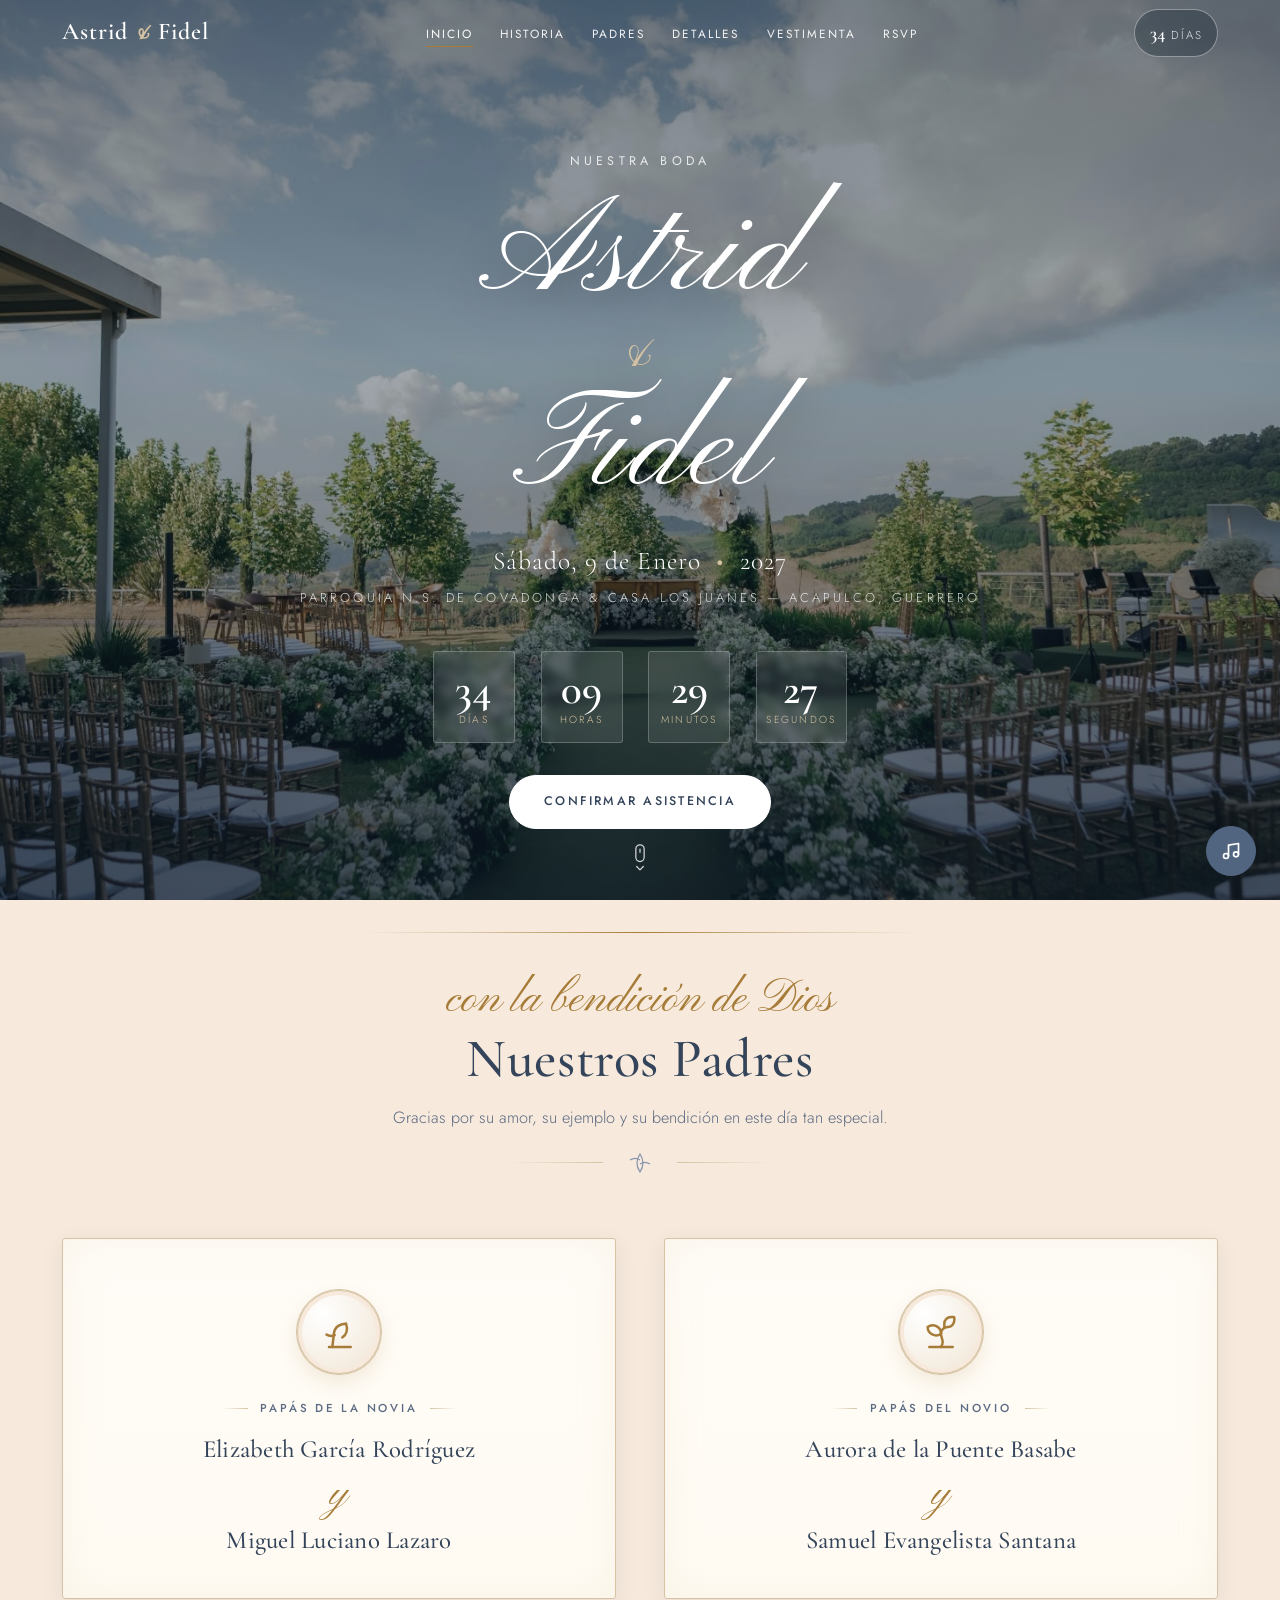
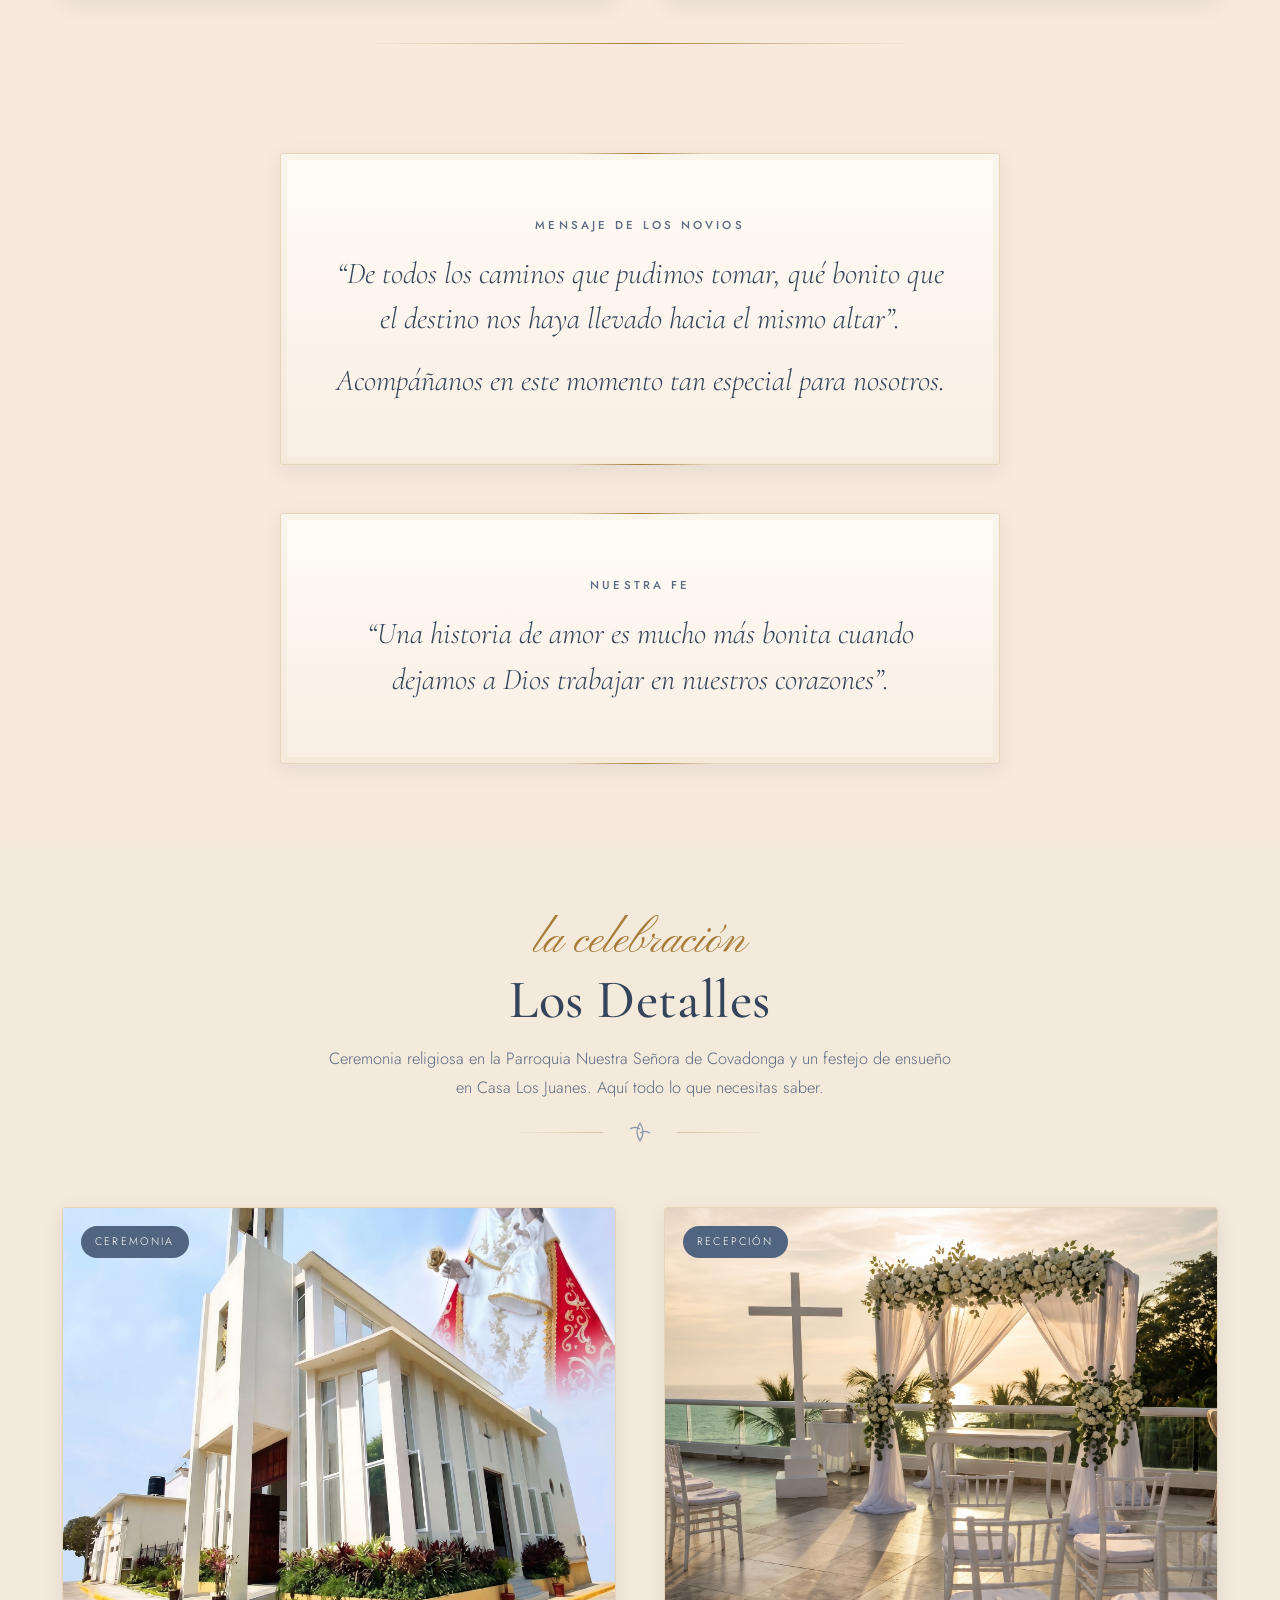
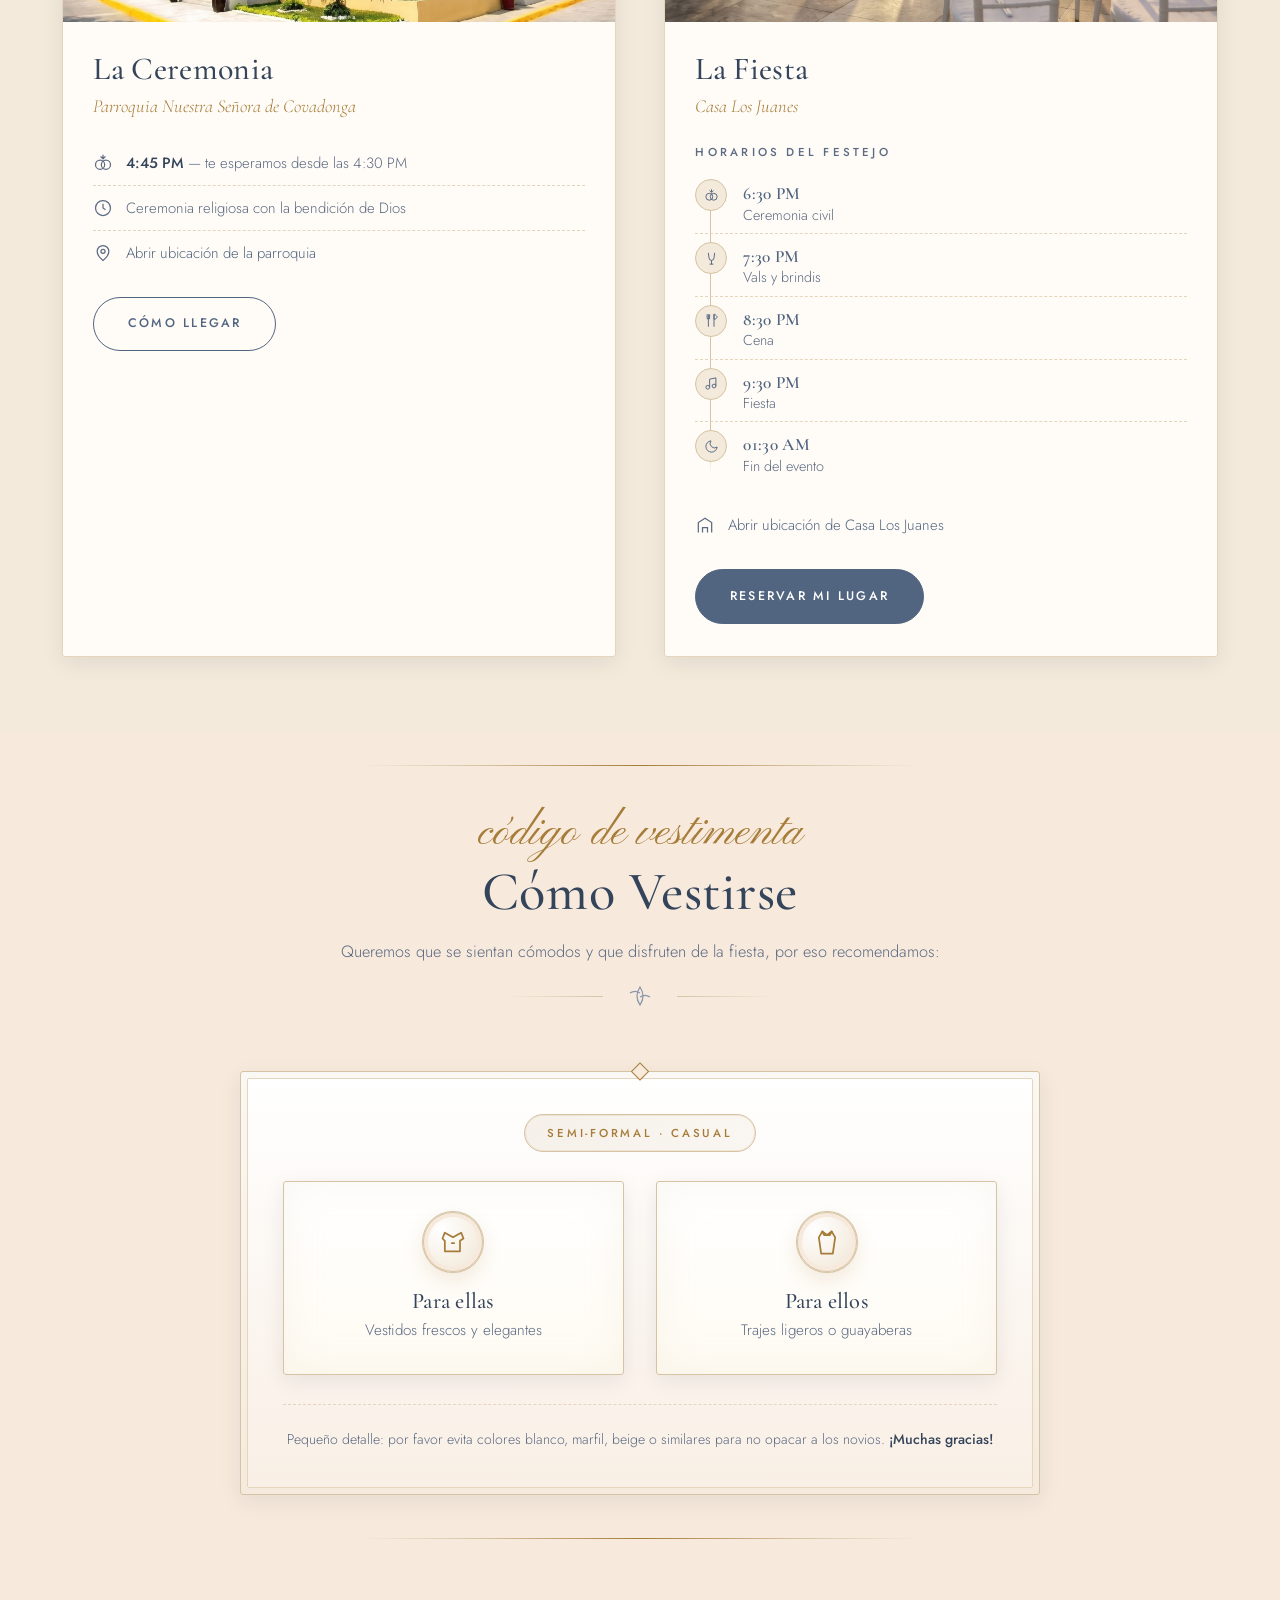
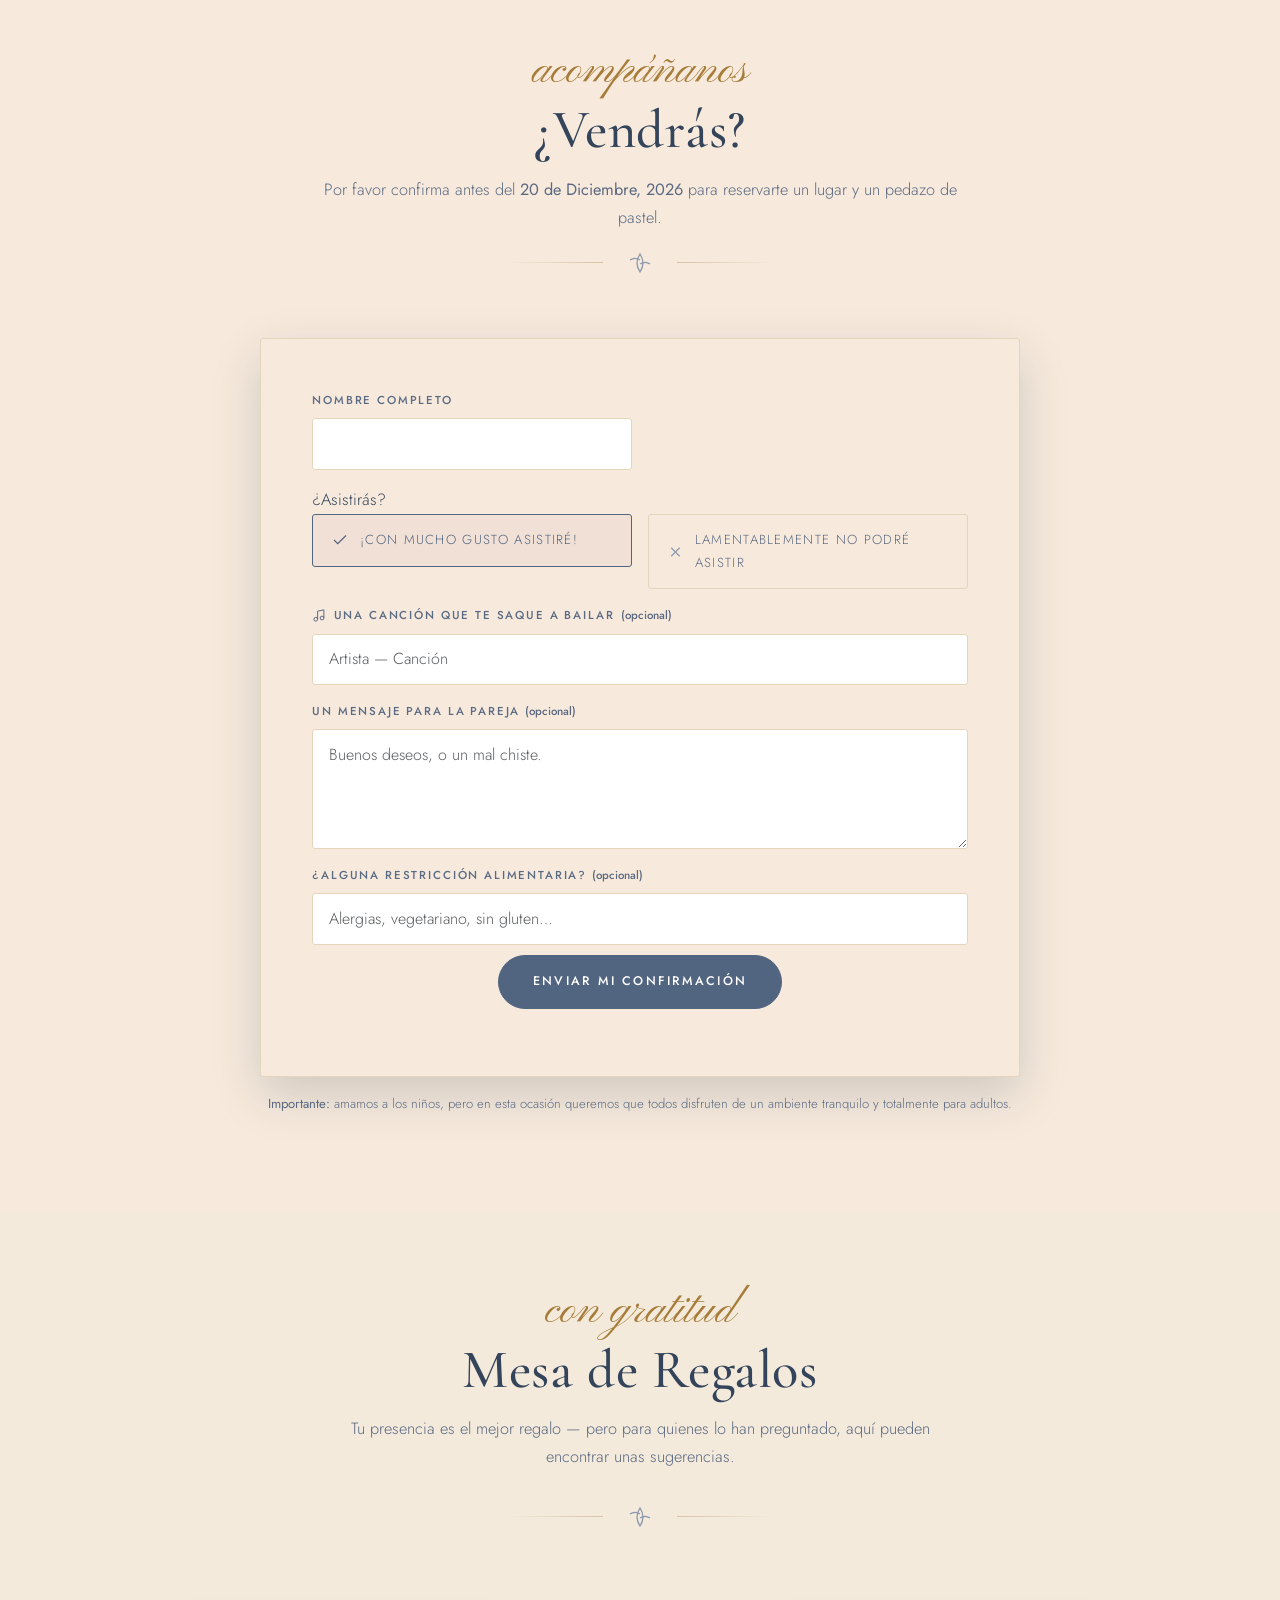
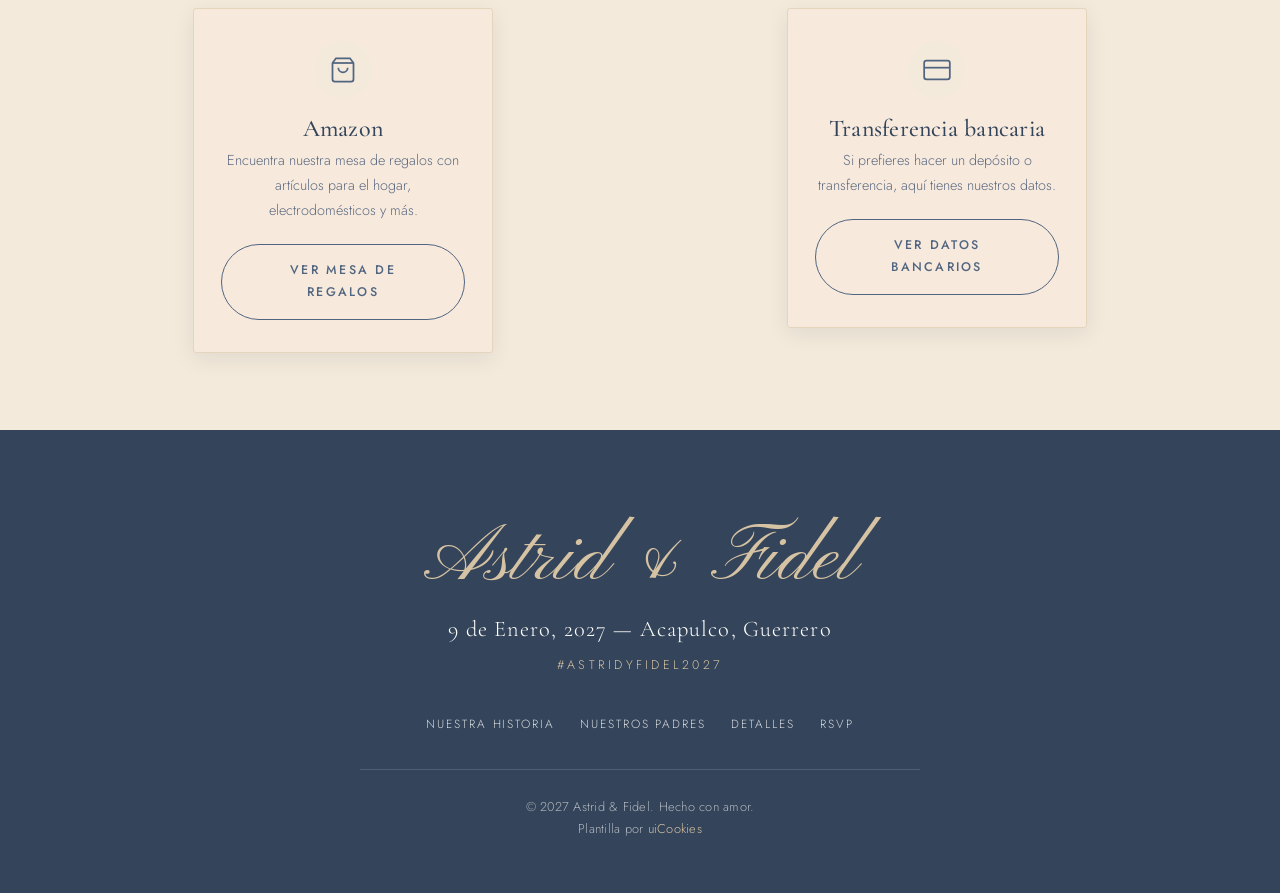
==== commit 2e5eba89: "fix: actualizar paleta, música, secciones y ajustes" ====
--- a/invitacion.html
+++ b/invitacion.html
@@ -17,7 +17,7 @@
   <link rel="stylesheet" href="css/vendor/bootstrap.min.css">
   <!-- El ?v= cambia cuando cambia el archivo, para que el navegador no sirva una
        versión vieja del caché (le pasaba al probar en local con file://). -->
-  <link rel="stylesheet" href="css/style.css?v=20261018">
+  <link rel="stylesheet" href="css/style.css?v=20261026-blue-b">
 
   <style>
     /* Velo de entrada: cubre la página con el MISMO color papel del sobre
@@ -333,25 +333,6 @@
       </a>
     </section>
 
-    <!-- ============================ OUR STORY ============================ -->
-    
-
-<section class="section" id="story">
-      <div class="container">
-
-        <div class="story-quote reveal in">
-          <p class="overline story-quote-kicker">Mensaje de los novios</p>
-          <p class="story-quote-text">“De todos los caminos que pudimos tomar, que bonito que el destino nos haya llevado hacia el mismo altar" Acompananos en este momento tan especial para nosotros</p>
-        </div>
-      <div class="container">
-
-        <div class="story-quote reveal in">
-          <p class="overline story-quote-kicker">Nuestra fe</p>
-          <p class="story-quote-text">“Una historia de amor es mucho más bonita cuando dejamos a Dios trabajar en nuestros corazones.”</p>
-        </div>
-      </div></div>
-    </section>
-
     <!-- ============================ PARENTS ============================ -->
     <section class="section" id="padres" aria-labelledby="padres-title">
       <div class="container">
@@ -378,6 +359,22 @@
             <p class="parents-role">Papás del novio</p>
             <h3>Aurora de la Puente Basabe <span class="parents-and">y</span> Samuel Evangelista Santana</h3>
           </article>
+        </div>
+      </div>
+    </section>
+
+    <!-- ============================ OUR STORY ============================ -->
+    <section class="section" id="story">
+      <div class="container story-quotes">
+        <div class="story-quote reveal in">
+          <p class="overline story-quote-kicker">Mensaje de los novios</p>
+          <p class="story-quote-text">“De todos los caminos que pudimos tomar, qué bonito que el destino nos haya llevado hacia el mismo altar”.</p>
+          <p class="story-quote-text mt-3">Acompáñanos en este momento tan especial para nosotros.</p>
+        </div>
+
+        <div class="story-quote reveal in">
+          <p class="overline story-quote-kicker">Nuestra fe</p>
+          <p class="story-quote-text">“Una historia de amor es mucho más bonita cuando dejamos a Dios trabajar en nuestros corazones”.</p>
         </div>
       </div>
     </section>
@@ -689,7 +686,7 @@
                 </div>
 
                 <div class="col-12 text-center" style="margin-top:.6rem">
-                  <button type="submit" class="btn-ec btn-ec--gold">Enviar mi confirmación</button>
+                  <button type="submit" class="btn-ec">Enviar mi confirmación</button>
                 </div>
               </div>
             </form>
@@ -727,7 +724,7 @@
             <div class="reg-ico"><svg viewBox="0 0 24 24" fill="none" stroke="currentColor" stroke-width="1.5" aria-hidden="true"><rect x="1" y="4" width="22" height="16" rx="2" ry="2"></rect><line x1="1" y1="10" x2="23" y2="10"></line></svg></div>
             <h3>Transferencia bancaria</h3>
             <p>Si prefieres hacer un depósito o transferencia, aquí tienes nuestros datos.</p>
-            <button class="btn-ec btn-ec--ghost registry-bank-btn" data-bank="banco" data-account="1234567890" data-clabe="012345678901234567" data-name="Astrid López / Fidel Evangelista">Ver datos bancarios</button>
+            <button class="btn-ec btn-ec--ghost registry-bank-btn" data-bank="BBVA" data-account="4152 3141 9455 4732" data-clabe="012180015019006943" data-name="Astrid Luciano">Ver datos bancarios</button>
           </article>
           <!-- HIDDEN honeymoon 
         </div>
@@ -748,7 +745,7 @@
           <span class="bank-modal__value" id="bankBank">—</span>
         </div>
         <div class="bank-modal__row">
-          <span class="bank-modal__label">Cuenta</span>
+          <span class="bank-modal__label">Num Tarjeta</span>
           <span class="bank-modal__value bank-modal__copy" id="bankAccount" data-copy="true">—</span>
         </div>
         <div class="bank-modal__row">
@@ -847,7 +844,7 @@
   </button>
 
   <audio id="weddingMusic" loop="" preload="auto">
-    <source src="audio/jonasblakewood-indie-rock-557623.mp3" type="audio/mpeg">
+    <source src="audio/Strangers In the Night.mp3" type="audio/mpeg">
   </audio>
 
   <script src="js/vendor/bootstrap.bundle.min.js"></script>
--- a/css/style.css
+++ b/css/style.css
@@ -1,6 +1,6 @@
 /* =====================================================================
    Everly — Free Wedding Website Template by uiCookies
-   Palette : bordeaux wine · champagne gold · eucalyptus sage · blush ivory
+   Palette : slate blue · champagne gold · warm ivory
    Type    : Cormorant Garamond (display) · Pinyon Script (accent) · Jost (body)
    ===================================================================== */
 
@@ -8,13 +8,15 @@
   --ivory:      #F7EADD;   /* Ivory — page background            */
   --blush:      #F3EADC;   /* soft champagne section             */
   --blush-deep: #E4D5BC;   /* champagne borders / rules          */
-  --wine:       #1E2E4F;   /* Navy Blue — signature               */
-  --wine-deep:  #0D1B2A;   /* Midnight — dark sections / footer   */
+  --surface:    #FFFCF7;   /* Warm white — cards                  */
+  --wine:       #526580;   /* Slate blue — signature              */
+  --wine-hover: #40516A;   /* Deeper slate — primary interactions */
+  --wine-deep:  #34445A;   /* Soft dark blue — headings / footer  */
   --gold:       #A67C38;   /* Antique Gold accent                */
   --gold-soft:  #D6C3A3;   /* Champagne                           */
   --sage:       #8A97AD;   /* dusty blue-grey (companion)         */
   --sage-deep:  #5C6B84;
-  --ink:        #1B2333;   /* deep navy-charcoal text             */
+  --ink:        #34445A;   /* Soft dark blue — body text          */
   --muted:      #5B6981;   /* muted navy-grey                     */
 
   --ff-display: "Cormorant Garamond", Georgia, "Times New Roman", serif;
@@ -87,7 +89,7 @@
 /* ---- Layout helpers ------------------------------------------------- */
 .container { max-width: var(--maxw); }
 
-.section { padding: clamp(4rem, 9vw, 8rem) 0; position: relative; }
+.section { padding: clamp(3rem, 6vw, 5rem) 0; position: relative; }
 .section--blush { background: var(--blush); }
 .section--tight { padding-top: clamp(3rem, 6vw, 5rem); }
 
@@ -161,6 +163,11 @@
 .btn-ec--gold:hover { color: var(--gold); }
 .btn-ec--light { --b: #fff; color: var(--wine-deep); }
 .btn-ec--light:hover { background: transparent; color: #fff; border-color: #fff; }
+.btn-ec:not(.btn-ec--ghost):not(.btn-ec--gold):not(.btn-ec--light):is(:hover, :focus-visible) {
+  background: var(--wine-hover);
+  border-color: var(--wine-hover);
+  color: #fff;
+}
 
 /* ---- Highlighted CTA: a soft halo that pulses so the eye finds the main
    action fast.
@@ -475,12 +482,20 @@
 .tl-body p { color: var(--muted); font-size: .95rem; margin: 0; }
 
 /* Story — featured quote */
+#story .story-quotes {
+  display: grid;
+  gap: clamp(2rem, 4vw, 3rem);
+}
+#story .story-quotes > .story-quote {
+  width: 100%;
+  min-width: 0;
+}
 .story-quote {
   position: relative;
   max-width: 720px;
   margin: 0 auto;
   text-align: center;
-  background: linear-gradient(180deg, #fff 0%, var(--ivory) 130%);
+  background: linear-gradient(180deg, var(--surface) 0%, var(--ivory) 130%);
   border: 1px solid var(--blush-deep);
   border-radius: var(--radius);
   box-shadow: var(--shadow-sm), inset 0 0 0 6px rgba(214,195,163,.14);
@@ -556,7 +571,7 @@
 .parents-card {
   position: relative;
   text-align: center;
-  background: linear-gradient(180deg, #fff 0%, #FFFBF3 100%);
+  background: linear-gradient(180deg, var(--surface) 0%, #FFFBF3 100%);
   border: 1px solid var(--gold-soft);
   border-radius: var(--radius);
   box-shadow: var(--shadow-sm), inset 0 0 44px rgba(214,195,163,.14);
@@ -630,7 +645,7 @@
    ===================================================================== */
 .detail-grid { display: grid; grid-template-columns: repeat(2, 1fr); gap: clamp(1.5rem, 4vw, 3rem); }
 .detail-card {
-  background: #fff;
+  background: var(--surface);
   border: 1px solid var(--blush-deep);
   border-radius: var(--radius);
   overflow: hidden;
@@ -638,7 +653,7 @@
   display: flex;
   flex-direction: column;
 }
-.section--blush .detail-card { background: var(--ivory); }
+.section--blush .detail-card { background: var(--surface); }
 .detail-frame { position: relative; aspect-ratio: 4 / 3; background: var(--blush-deep); }
 .detail-frame img { position: absolute; inset: 0; width: 100%; height: 100%; object-fit: cover; }
 .detail-frame .tag {
@@ -992,9 +1007,9 @@
 /* =====================================================================
    Registry
    ===================================================================== */
-.registry-grid { display: grid; grid-template-columns: repeat(3, 1fr); gap: clamp(1.2rem, 3vw, 2rem); }
+.registry-grid{display:flex!important;flex-wrap:wrap!important;justify-content:center!important;align-items:flex-start!important;gap:2rem!important}
 .reg-card {
-  background: #fff;
+  background: var(--surface);
   border: 1px solid var(--blush-deep);
   border-radius: var(--radius);
   padding: 2rem 1.7rem;
@@ -1265,7 +1280,7 @@
   .tl-dot, .tl-item:nth-child(even) .tl-dot { left: 3px; right: auto; }
 
   .detail-grid { grid-template-columns: 1fr; }
-  .registry-grid { grid-template-columns: 1fr; }
+  .registry-grid{display:flex!important;flex-wrap:wrap!important;justify-content:center!important;align-items:flex-start!important;gap:2rem!important}
   .gallery-grid { grid-template-columns: repeat(2, 1fr); grid-auto-rows: 150px; }
   .party-grid { grid-template-columns: 1fr; }
 }
@@ -1426,3 +1441,25 @@
   15%  { opacity: 1; }
   100% { opacity: 0; transform: translate(var(--drift, 0px), -72px) scale(.1) rotate(160deg); }
 }
+
+
+/* Centrado extra */
+
+
+
+
+
+/* Forzar centrado registro */
+#registry .section-head{display:flex;flex-direction:column;align-items:center;text-align:center}
+#registry .sprig{margin:1rem auto}
+#registry .registry-grid{display:flex!important;flex-wrap:wrap!important;justify-content:center!important;align-items:flex-start!important;gap:2rem!important}
+#registry .reg-card{flex:0 1 300px !important;width:300px !important;max-width:300px !important;margin:0 !important;text-align:center !important;align-items:center !important}
+#registry .reg-card > *{text-align:center !important;align-self:center !important}
+
+
+/* ULTRA CENTRADO */
+section#registry .container,section#registry .section-head,section#registry .registry-grid{text-align:center !important;justify-content:center !important}
+section#registry .registry-grid{display:flex !important;flex-direction:row !important;flex-wrap:wrap !important;gap:2rem !important}
+section#registry .reg-card{float:none !important;margin-left:auto !important;margin-right:auto !important}
+
+.center-grid{display:flex!important;justify-content:center!important;flex-wrap:wrap!important;gap:2rem!important;margin:0 auto!important}
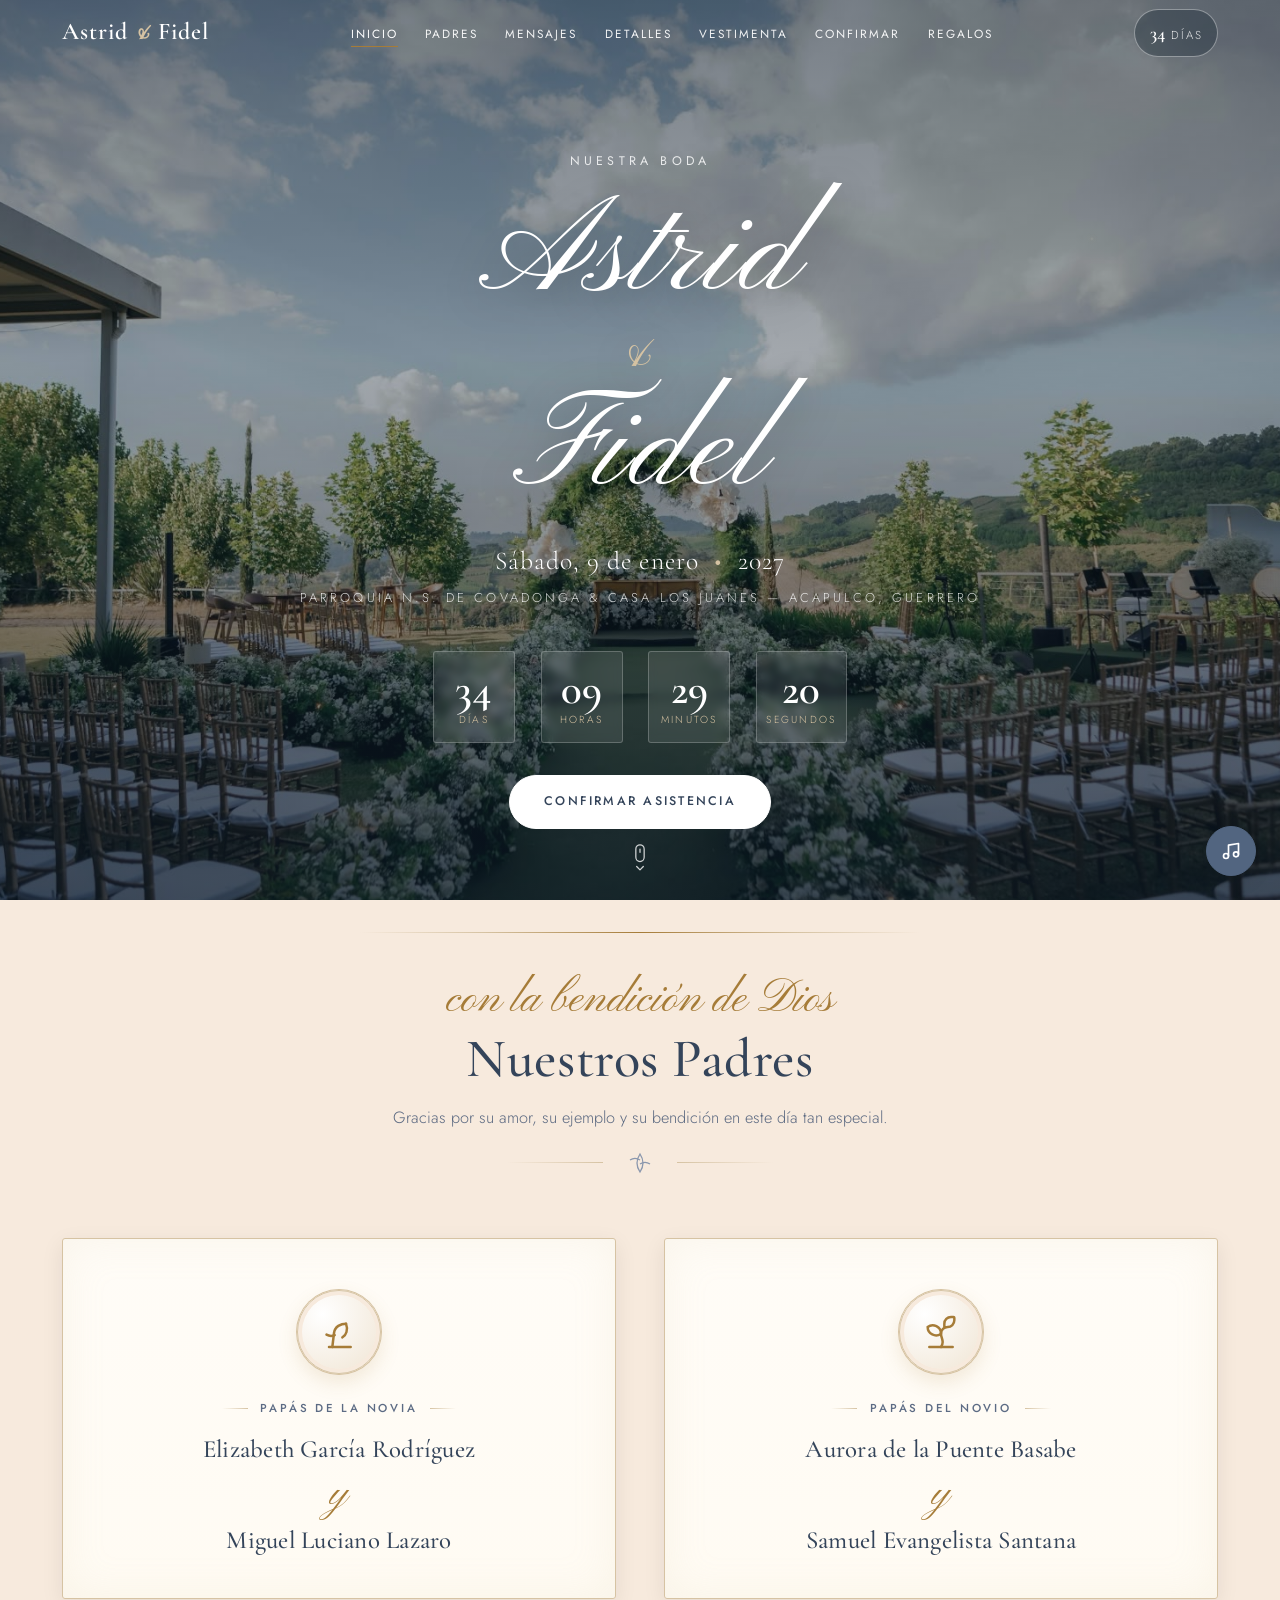
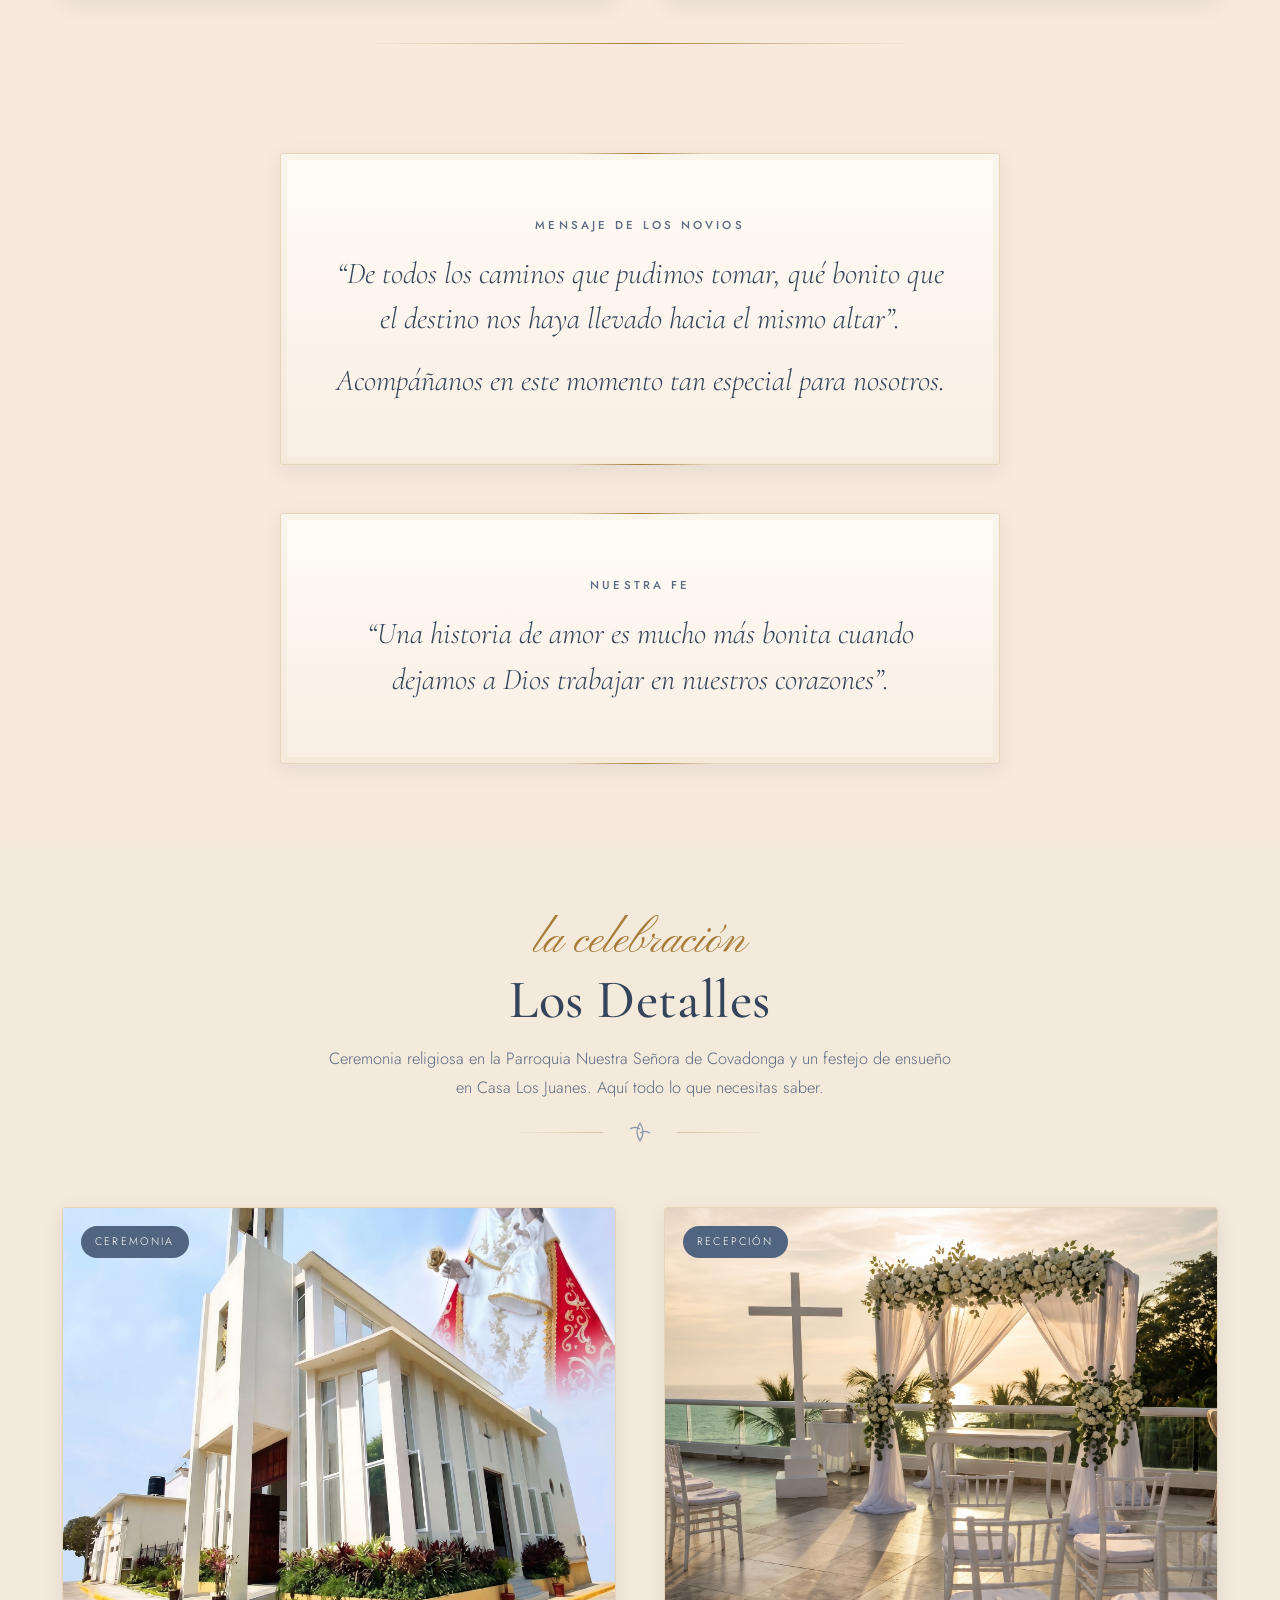
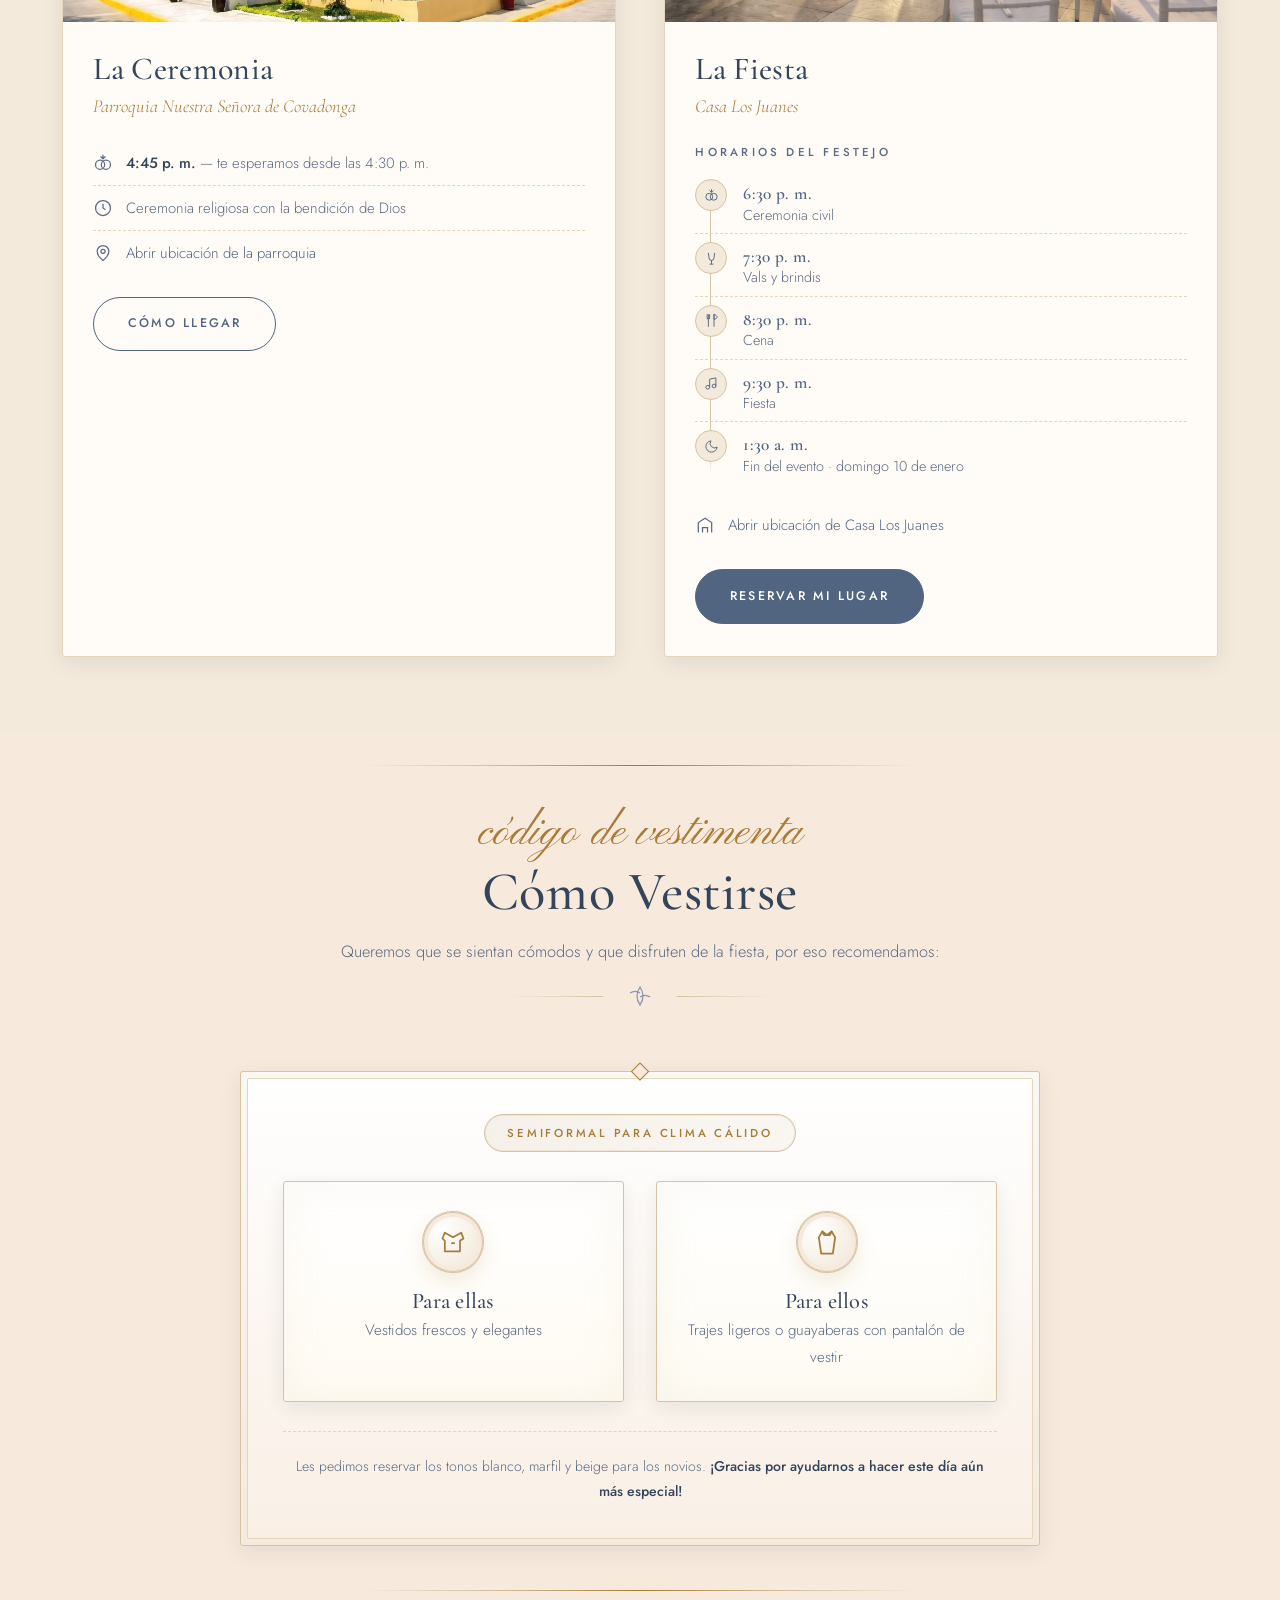
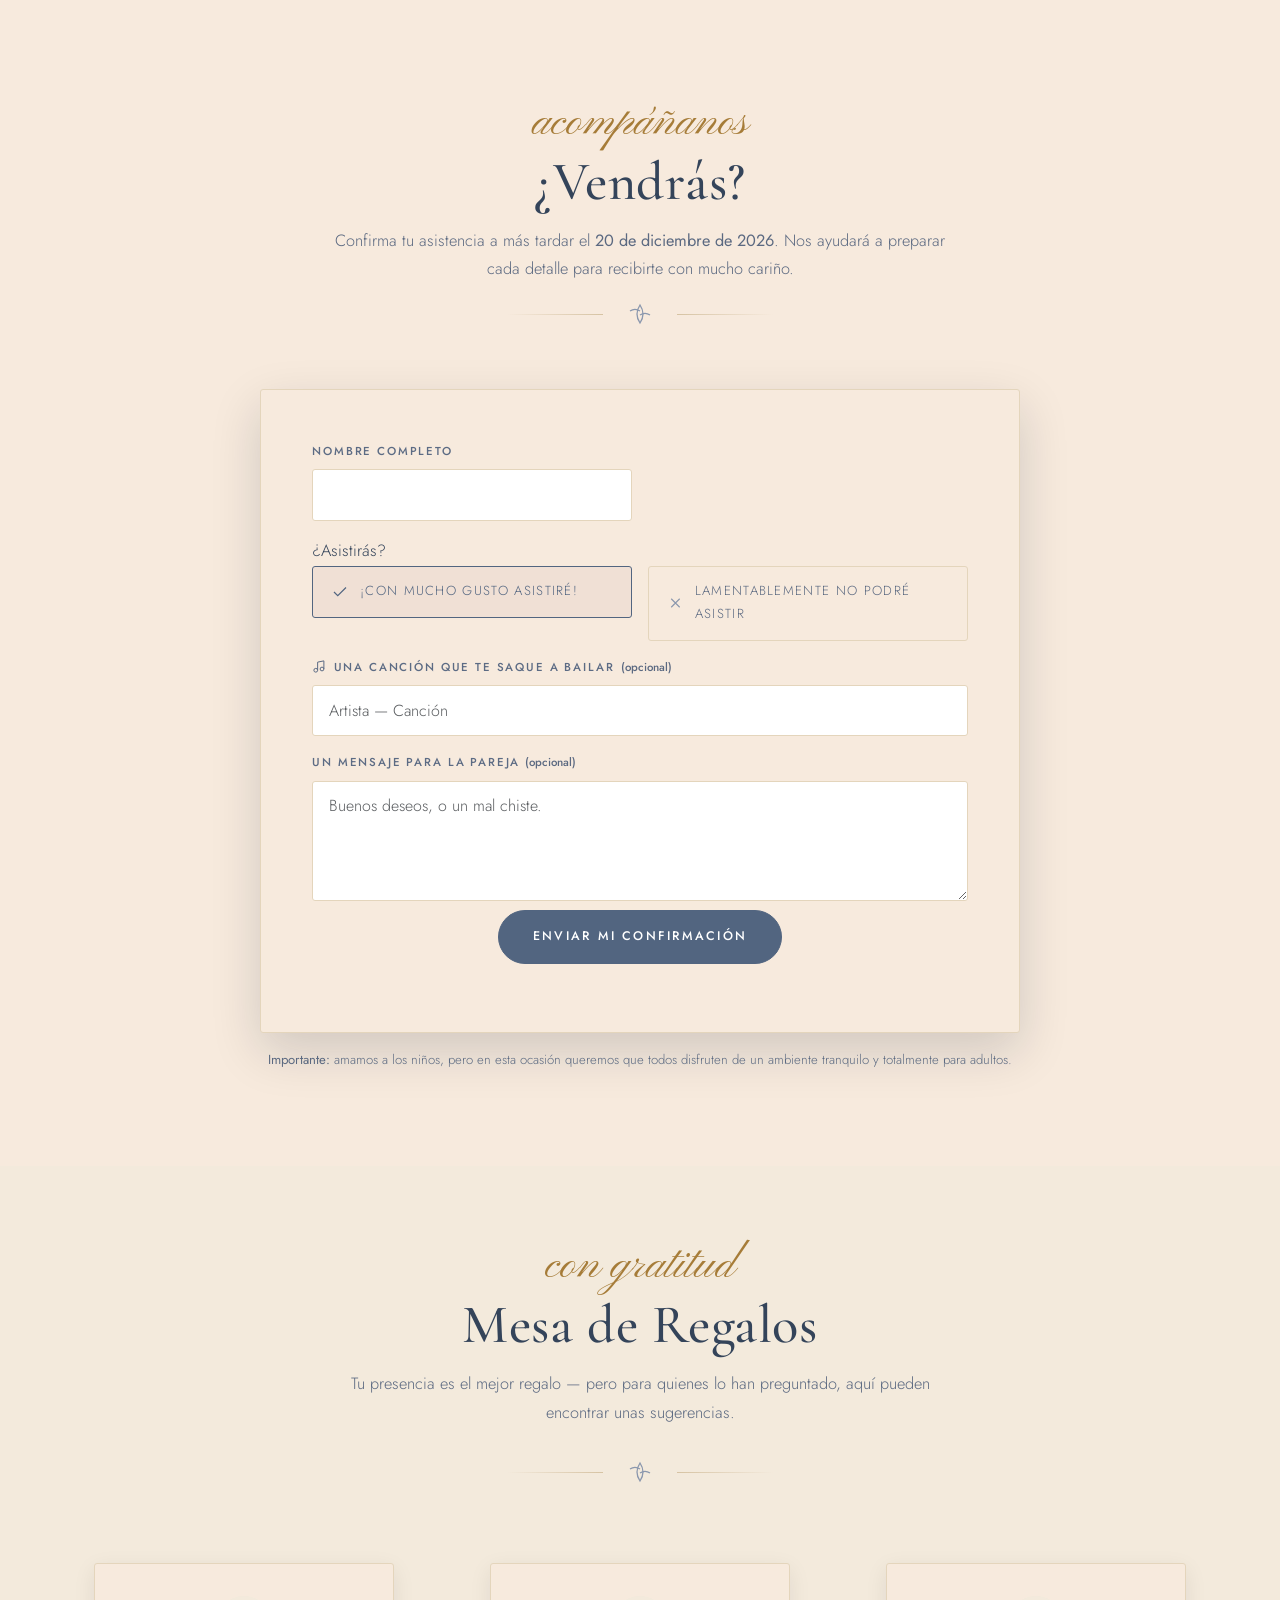
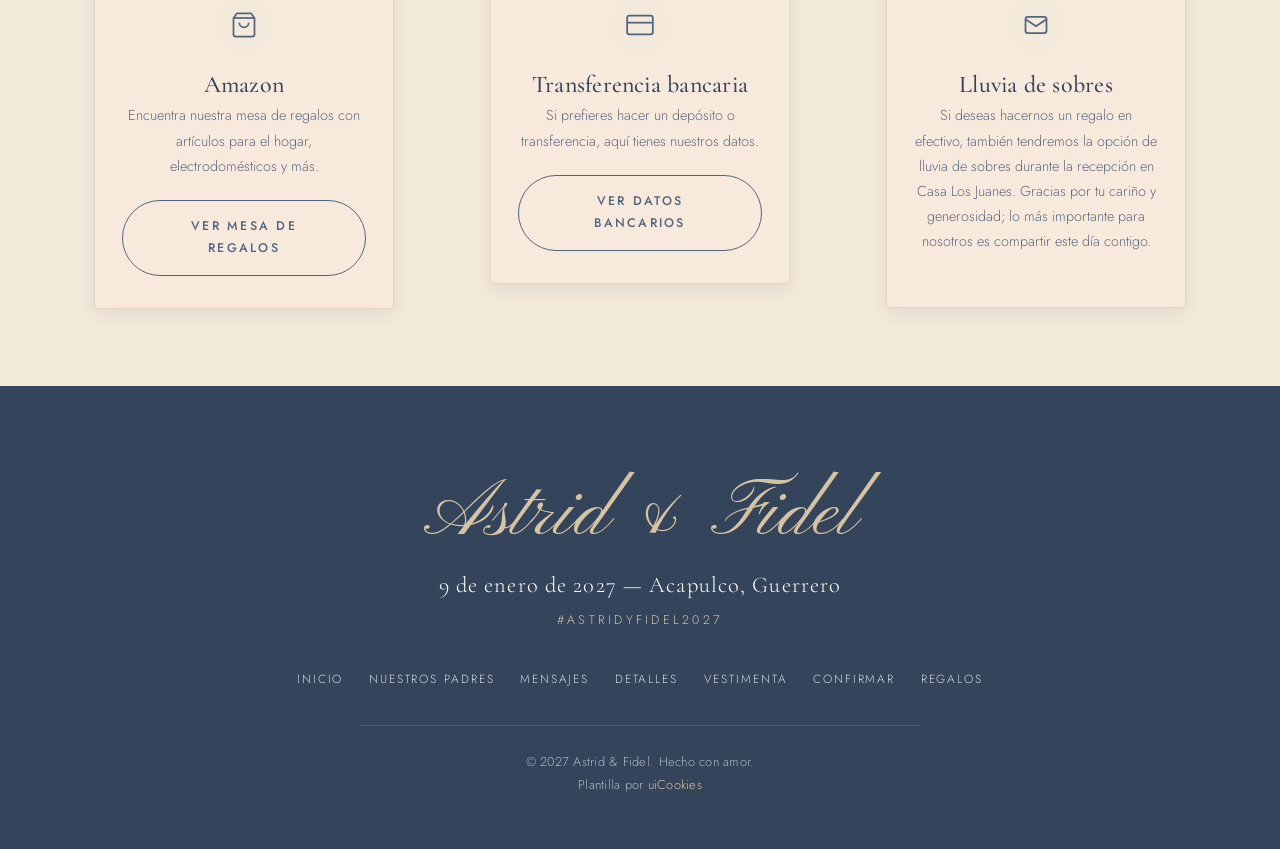
==== commit feee3914: "fix: refine invitation copy and gift options" ====
--- a/invitacion.html
+++ b/invitacion.html
@@ -1,7 +1,7 @@
 ﻿<html lang="es"><head>
   <meta charset="utf-8">
   <meta name="viewport" content="width=device-width, initial-scale=1">
-  <title>Astrid &amp; Fidel — 9 de Enero, 2027 | Invitación de Boda</title>
+  <title>Astrid &amp; Fidel — 9 de enero de 2027 | Invitación de Boda</title>
   <meta name="description" content="Astrid &amp; Fidel se casan el 9 de enero de 2027 en Acapulco, Guerrero. Confirmación, detalles del evento, registro y más.">
   <meta name="keywords" content="invitación de boda, Astrid y Fidel, RSVP, boda 2027">
 
@@ -284,14 +284,15 @@
       <nav aria-label="Primary">
         <ul class="nav-menu" id="navMenu">
           <li><a href="#home" class="active">Inicio</a></li>
-          <li><a href="#story" class="">Historia</a></li>
           <li><a href="#padres" class="">Padres</a></li>
+          <li><a href="#story" class="">Mensajes</a></li>
           <li><a href="#details" class="">Detalles</a></li>
           <li><a href="#dress-code" class="">Vestimenta</a></li>
           <li hidden=""><a href="#gallery">Galería</a></li>
           <li hidden=""><a href="#party">Grupo</a></li>
 <li hidden=""><a href="#travel">Viaje</a></li>
-          <li><a href="#rsvp" class="">RSVP</a></li>
+          <li><a href="#rsvp" class="">Confirmar</a></li>
+          <li><a href="#registry">Regalos</a></li>
         </ul>
       </nav>
 
@@ -311,7 +312,7 @@
       <div class="hero__inner">
         <p class="hero__pre">Nuestra Boda</p>
         <h1 class="hero__names">Astrid<span class="amp">&amp;</span>Fidel</h1>
-        <p class="hero__meta">Sábado, 9 de Enero <span>•</span> 2027</p>
+        <p class="hero__meta">Sábado, 9 de enero <span>•</span> 2027</p>
         <p class="hero__venue">Parroquia N.S. de Covadonga &amp; Casa Los Juanes — Acapulco, Guerrero</p>
 
         <div class="countdown" id="countdown" data-date="2027-01-09T16:45:00" aria-label="Countdown to the wedding">
@@ -325,10 +326,10 @@
           <a href="#rsvp" class="btn-ec btn-ec--light btn-ec--pulse">Confirmar Asistencia</a>
           <!-- "Nuestra Historia" hidden on request: the story heading is gone from #story.
                Markup kept so it can be restored by removing the hidden attribute. -->
-          <a href="#story" class="btn-ec btn-ec--ghost" style="color:#fff;border-color:rgba(255,255,255,.6)" hidden="">Nuestra Historia</a>
-        </div>
-      </div>
-      <a class="scroll-cue" href="#story" aria-label="Scroll to our story">
+          <a href="#story" class="btn-ec btn-ec--ghost" style="color:#fff;border-color:rgba(255,255,255,.6)" hidden="">Mensajes</a>
+        </div>
+      </div>
+      <a class="scroll-cue" href="#padres" aria-label="Ir a la sección de nuestros padres">
         <svg viewBox="0 0 24 36" fill="none" stroke="currentColor" stroke-width="1.5" stroke-linecap="round" stroke-linejoin="round" aria-hidden="true"><rect x="7" y="1" width="10" height="20" rx="5"></rect><path d="M12 6v4"></path><path d="M8 27l4 4 4-4"></path></svg>
       </a>
     </section>
@@ -401,7 +402,7 @@
               <ul class="detail-list">
                 <li>
                   <svg viewBox="0 0 24 24" fill="none" stroke="currentColor" stroke-width="1.5" aria-hidden="true"><circle cx="8.5" cy="14" r="5.5"></circle><circle cx="15.5" cy="14" r="5.5"></circle><path d="M9 4l3 3 3-3M12 7V2"></path></svg>
-                  <span><b>4:45 PM</b> — te esperamos desde las 4:30 PM</span>
+                  <span><b>4:45 p. m.</b> — te esperamos desde las 4:30 p. m.</span>
                 </li>
                 <li>
                   <svg viewBox="0 0 24 24" fill="none" stroke="currentColor" stroke-width="1.5" aria-hidden="true"><circle cx="12" cy="12" r="9"></circle><path d="M12 7v5l3 2"></path></svg>
@@ -430,31 +431,31 @@
                   <span class="it-icon">
                     <svg viewBox="0 0 24 24" fill="none" stroke="currentColor" stroke-width="1.5" aria-hidden="true"><circle cx="8.5" cy="14" r="5.5"></circle><circle cx="15.5" cy="14" r="5.5"></circle><path d="M9 4l3 3 3-3M12 7V2"></path></svg>
                   </span>
-                  <span class="it-info"><b class="it-time">6:30 PM</b><span class="it-label">Ceremonia civil</span></span>
+                  <span class="it-info"><b class="it-time">6:30 p. m.</b><span class="it-label">Ceremonia civil</span></span>
                 </li>
                 <li class="it-item">
                   <span class="it-icon">
                     <svg viewBox="0 0 24 24" fill="none" stroke="currentColor" stroke-width="1.5" aria-hidden="true"><path d="M7 3l1 8a4 4 0 0 0 8 0l1-8"></path><path d="M12 15v6M9 21h6"></path></svg>
                   </span>
-                  <span class="it-info"><b class="it-time">7:30 PM</b><span class="it-label">Vals y brindis</span></span>
+                  <span class="it-info"><b class="it-time">7:30 p. m.</b><span class="it-label">Vals y brindis</span></span>
                 </li>
                 <li class="it-item">
                   <span class="it-icon">
                     <svg viewBox="0 0 24 24" fill="none" stroke="currentColor" stroke-width="1.5" aria-hidden="true"><path d="M7 2v8M5 2v6a2 2 0 0 0 4 0V2M7 10v12"></path><path d="M16 2v20M16 10c3 0 5-2 5-4-2-3-4-4-5-4z"></path></svg>
                   </span>
-                  <span class="it-info"><b class="it-time">8:30 PM</b><span class="it-label">Cena</span></span>
+                  <span class="it-info"><b class="it-time">8:30 p. m.</b><span class="it-label">Cena</span></span>
                 </li>
                 <li class="it-item">
                   <span class="it-icon">
                     <svg viewBox="0 0 24 24" fill="none" stroke="currentColor" stroke-width="1.5" aria-hidden="true"><path d="M9 18V5l10-2v13"></path><circle cx="6" cy="18" r="3"></circle><circle cx="16" cy="16" r="3"></circle></svg>
                   </span>
-                  <span class="it-info"><b class="it-time">9:30 PM</b><span class="it-label">Fiesta</span></span>
+                  <span class="it-info"><b class="it-time">9:30 p. m.</b><span class="it-label">Fiesta</span></span>
                 </li>
                 <li class="it-item">
                   <span class="it-icon">
                     <svg viewBox="0 0 24 24" fill="none" stroke="currentColor" stroke-width="1.5" aria-hidden="true"><path d="M21 12.8A9 9 0 1 1 11.2 3a7 7 0 0 0 9.8 9.8z"></path></svg>
                   </span>
-                  <span class="it-info"><b class="it-time">01:30 AM</b><span class="it-label">Fin del evento</span></span>
+                  <span class="it-info"><b class="it-time">1:30 a. m.</b><span class="it-label">Fin del evento · domingo 10 de enero</span></span>
                 </li>
               </ol>
               <ul class="detail-list">
@@ -482,7 +483,7 @@
         </div>
 
         <div class="dress-wrap reveal in">
-          <span class="dress-badge">Semi-formal · Casual</span>
+          <span class="dress-badge">Semiformal para clima cálido</span>
           <div class="dress-grid">
             <article class="dress-col">
               <span class="dress-ico">
@@ -496,10 +497,10 @@
                 <svg viewBox="0 0 24 24" fill="none" stroke="currentColor" stroke-width="1.5" stroke-linecap="round" stroke-linejoin="round" aria-hidden="true"><path d="M8 3l4 3 4-3 3 5-2 14H7L5 8z"></path><path d="M8 3l1.5 3h5L16 3"></path></svg>
               </span>
               <h3>Para ellos</h3>
-              <p>Trajes ligeros o guayaberas</p>
+              <p>Trajes ligeros o guayaberas con pantalón de vestir</p>
             </article>
           </div>
-          <p class="dress-note">Pequeño detalle: por favor evita colores blanco, marfil, beige o similares para no opacar a los novios. <strong>¡Muchas gracias!</strong></p>
+          <p class="dress-note">Les pedimos reservar los tonos blanco, marfil y beige para los novios. <strong>¡Gracias por ayudarnos a hacer este día aún más especial!</strong></p>
         </div>
       </div>
     </section>
@@ -624,7 +625,7 @@
         <div class="section-head reveal in">
           <span class="eyebrow">acompáñanos</span>
           <h2 id="rsvp-title">¿Vendrás?</h2>
-          <p>Por favor confirma antes del <strong>20 de Diciembre, 2026</strong> para reservarte un lugar y un pedazo de pastel.</p>
+          <p>Confirma tu asistencia a más tardar el <strong>20 de diciembre de 2026</strong>. Nos ayudará a preparar cada detalle para recibirte con mucho cariño.</p>
           <div class="sprig" aria-hidden="true"><svg viewBox="0 0 46 22" fill="none" stroke="currentColor" stroke-width="1.3"><path d="M23 2c-4 6-4 12 0 18 4-6 4-12 0-18Z"></path><path d="M23 8c-3-2-7-2-10 0M23 12c3-2 7-2 10 0"></path></svg></div>
         </div>
 
@@ -680,11 +681,6 @@
                   <textarea class="form-control" id="rsvp-note" name="note" rows="3" placeholder="Buenos deseos, o un mal chiste."></textarea>
                 </div>
 
-                <div class="col-12">
-                  <label class="fld-label" for="rsvp-food">¿Alguna restricción alimentaria? <span style="text-transform:none;letter-spacing:0;color:var(--muted)">(opcional)</span></label>
-                  <input type="text" class="form-control" id="rsvp-food" name="food" placeholder="Alergias, vegetariano, sin gluten…">
-                </div>
-
                 <div class="col-12 text-center" style="margin-top:.6rem">
                   <button type="submit" class="btn-ec">Enviar mi confirmación</button>
                 </div>
@@ -693,8 +689,8 @@
 
             <div class="rsvp-success" id="rsvpSuccess" role="status" aria-live="polite">
               <p class="rsvp-success__title">¡Gracias por confirmar!</p>
-              <p>No podemos esperar para celebrar contigo. 🌿</p>
-              <p class="rsvp-success__fix">Si necesitás corregir algo, escribinos por WhatsApp y lo ajustamos.</p>
+              <p>¡Nos dará mucha alegría celebrar contigo!</p>
+              <p class="rsvp-success__fix">Si necesitas actualizar tu respuesta, escríbenos por WhatsApp y con gusto te ayudaremos.</p>
             </div>
           </div>
         </div>
@@ -726,7 +722,11 @@
             <p>Si prefieres hacer un depósito o transferencia, aquí tienes nuestros datos.</p>
             <button class="btn-ec btn-ec--ghost registry-bank-btn" data-bank="BBVA" data-account="4152 3141 9455 4732" data-clabe="012180015019006943" data-name="Astrid Luciano">Ver datos bancarios</button>
           </article>
-          <!-- HIDDEN honeymoon 
+          <article class="reg-card reveal in">
+            <div class="reg-ico"><svg viewBox="0 0 24 24" fill="none" stroke="currentColor" stroke-width="1.5" aria-hidden="true"><rect x="3" y="5" width="18" height="14" rx="2"></rect><path d="m3 7 9 6 9-6"></path></svg></div>
+            <h3>Lluvia de sobres</h3>
+            <p>Si deseas hacernos un regalo en efectivo, también tendremos la opción de lluvia de sobres durante la recepción en Casa Los Juanes. Gracias por tu cariño y generosidad; lo más importante para nosotros es compartir este día contigo.</p>
+          </article>
         </div>
       </div>
     </section>
@@ -803,22 +803,25 @@
       </div>
     </section>
 
-  </div></div></section></main>
+  </main>
 
   <!-- ============================ FOOTER ============================ -->
   <footer class="site-footer">
     <div class="container">
       <p class="footer-monogram">Astrid &amp; Fidel</p>
-      <p class="footer-date">9 de Enero, 2027 — Acapulco, Guerrero</p>
+      <p class="footer-date">9 de enero de 2027 — Acapulco, Guerrero</p>
       <p class="footer-hash">#AstridyFidel2027</p>
 
       <ul class="footer-nav">
-        <li><a href="#story">Nuestra Historia</a></li>
+        <li><a href="#home">Inicio</a></li>
         <li><a href="#padres">Nuestros Padres</a></li>
+        <li><a href="#story">Mensajes</a></li>
         <li><a href="#details">Detalles</a></li>
         <li hidden=""><a href="#gallery">Galería</a></li>
         <li hidden=""><a href="#party">Nuestro Grupo</a></li>
-        <li><a href="#rsvp">RSVP</a></li>
+        <li><a href="#dress-code">Vestimenta</a></li>
+        <li><a href="#rsvp">Confirmar</a></li>
+        <li><a href="#registry">Regalos</a></li>
         <li hidden=""><a href="#travel">Viaje</a></li>
       </ul>
 
@@ -848,7 +851,7 @@
   </audio>
 
   <script src="js/vendor/bootstrap.bundle.min.js"></script>
-  <script src="js/main.js?v=20261018"></script>
+  <script src="js/main.js?v=rsvp-envelope-gift"></script>
 
 
 <div aria-hidden="true"></div></body></html>
